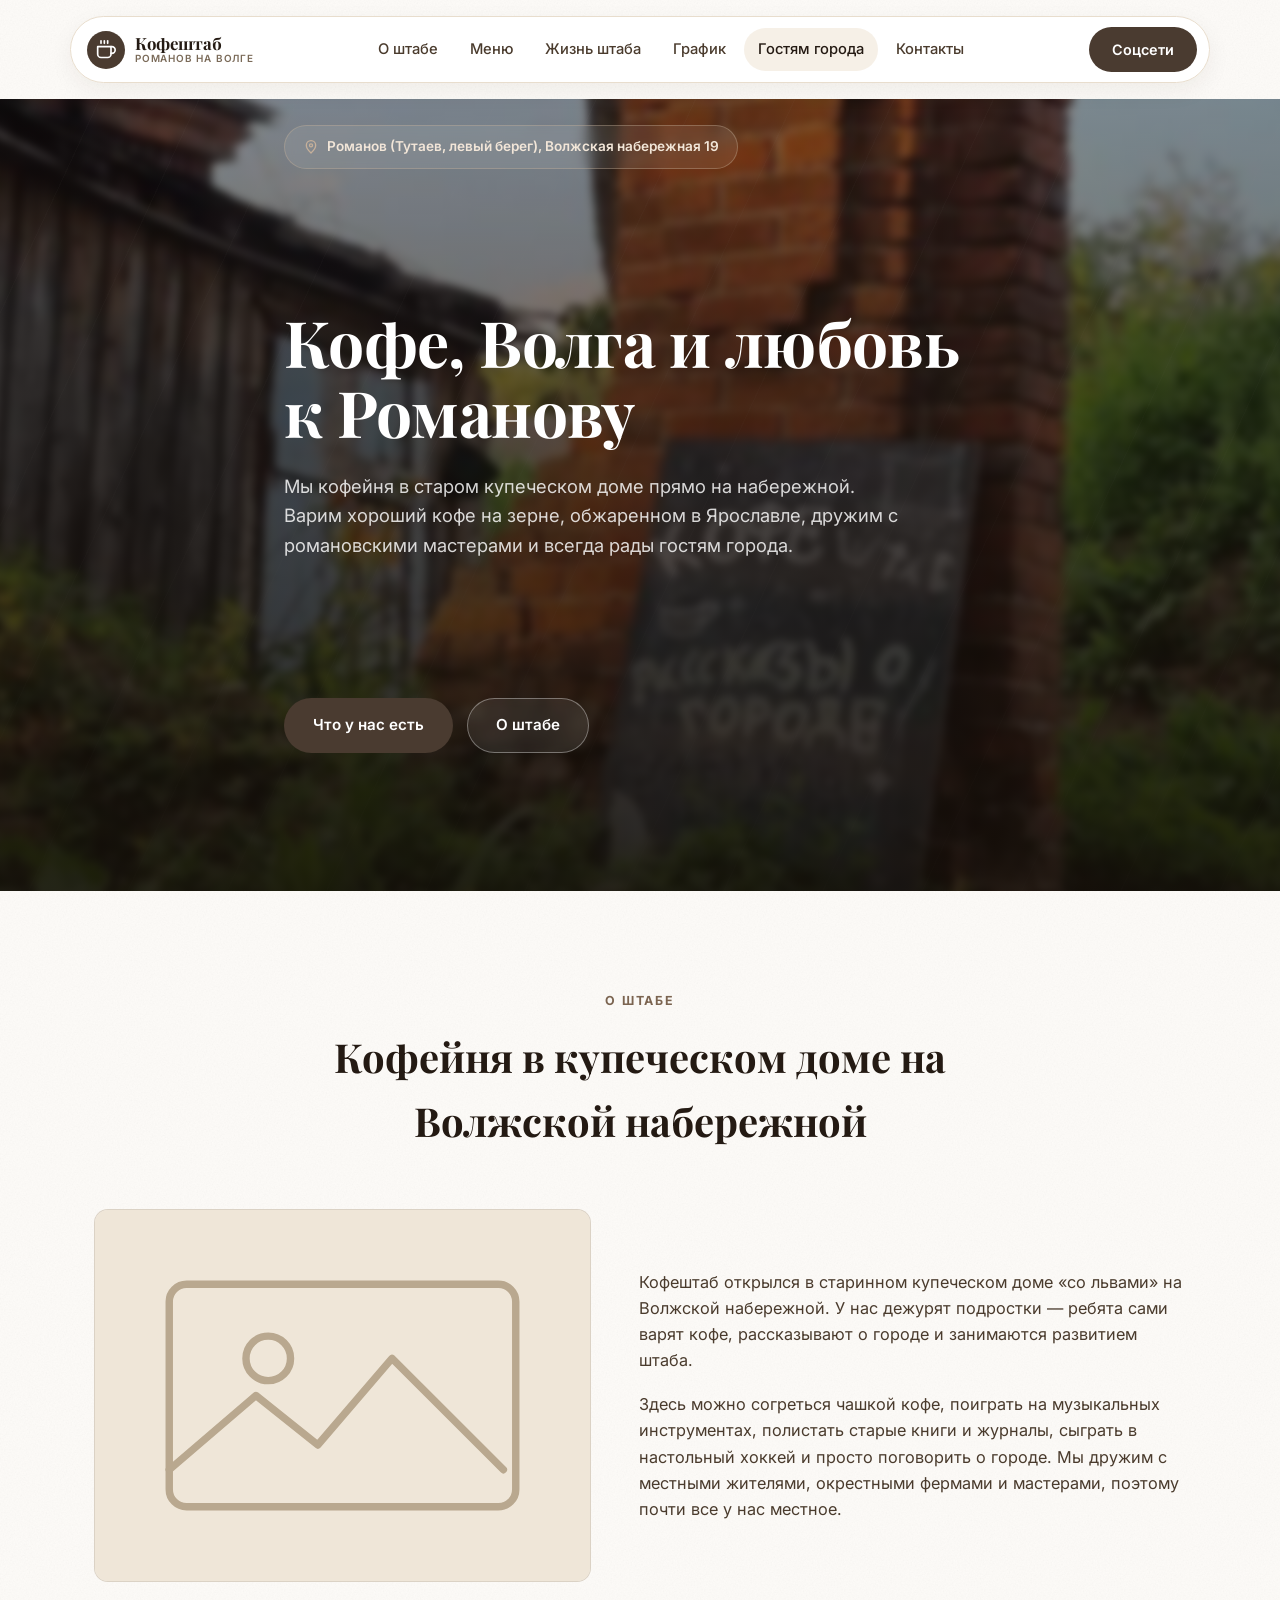
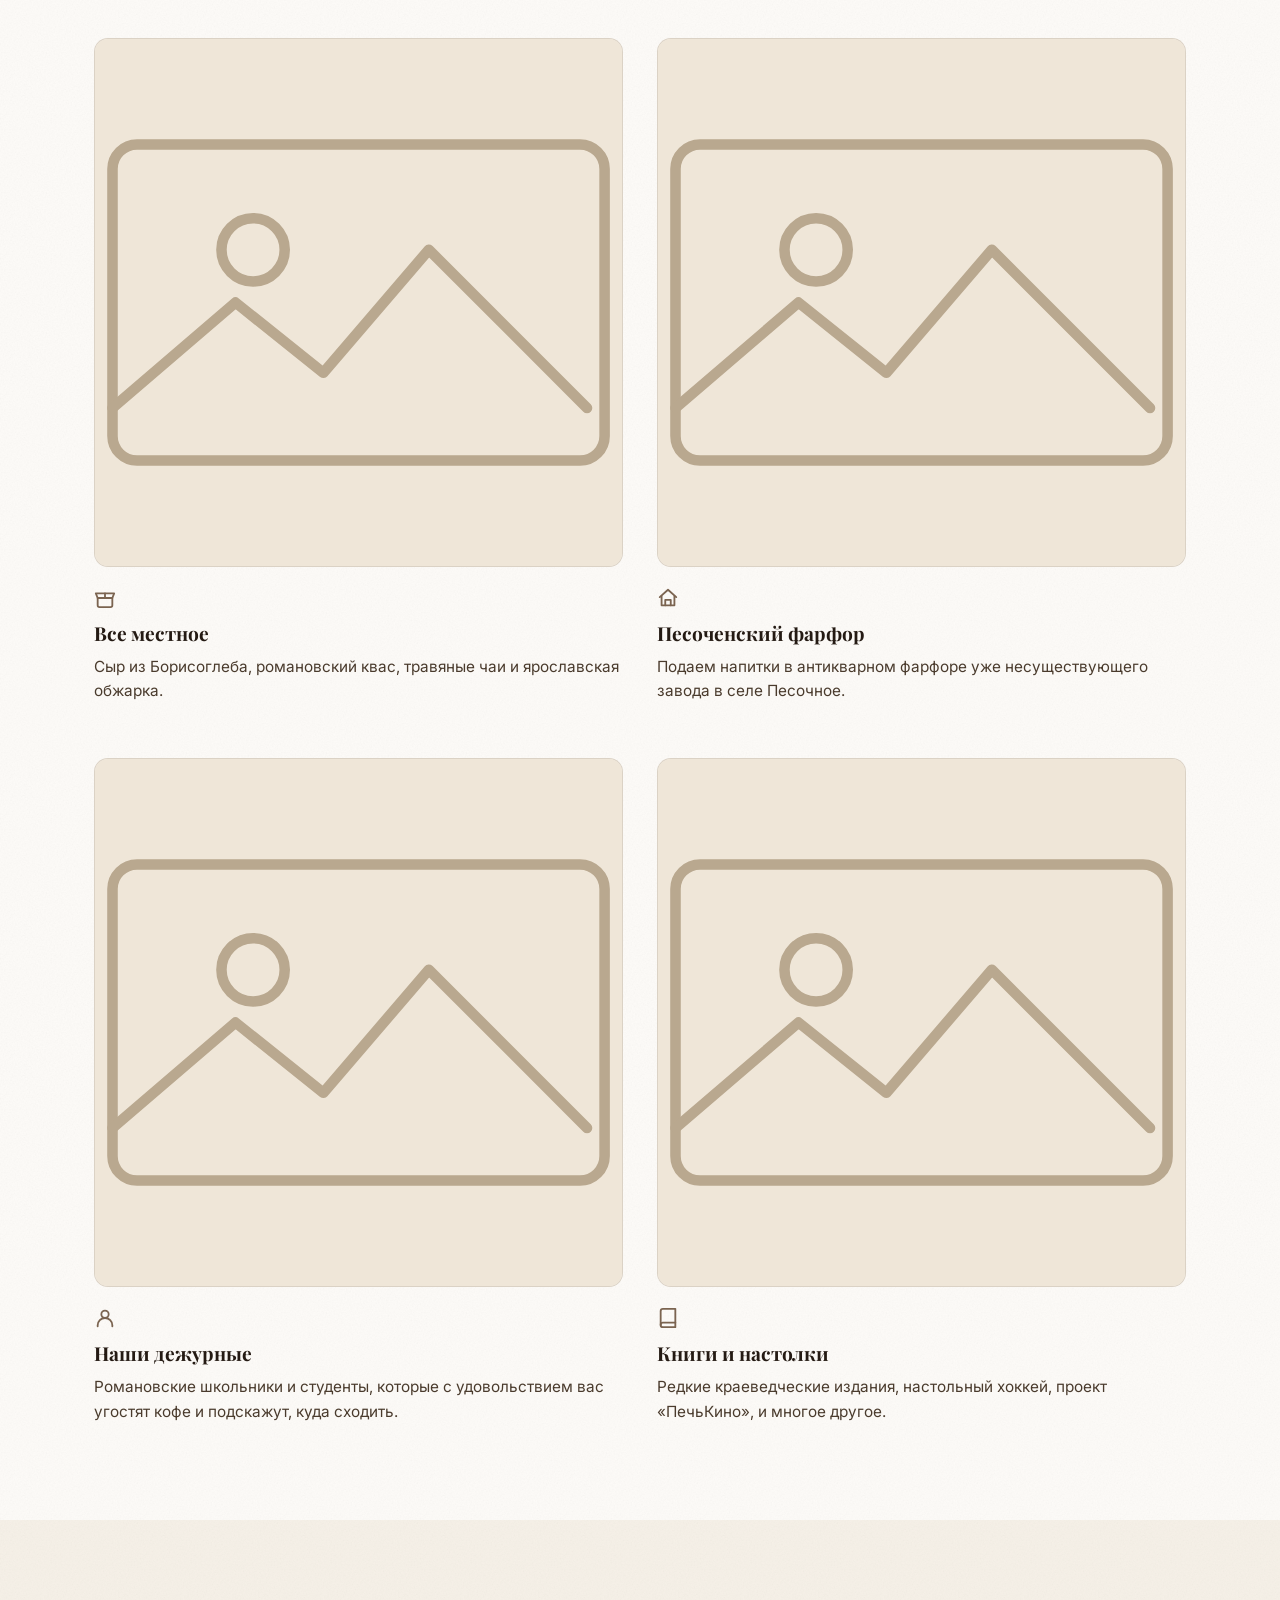
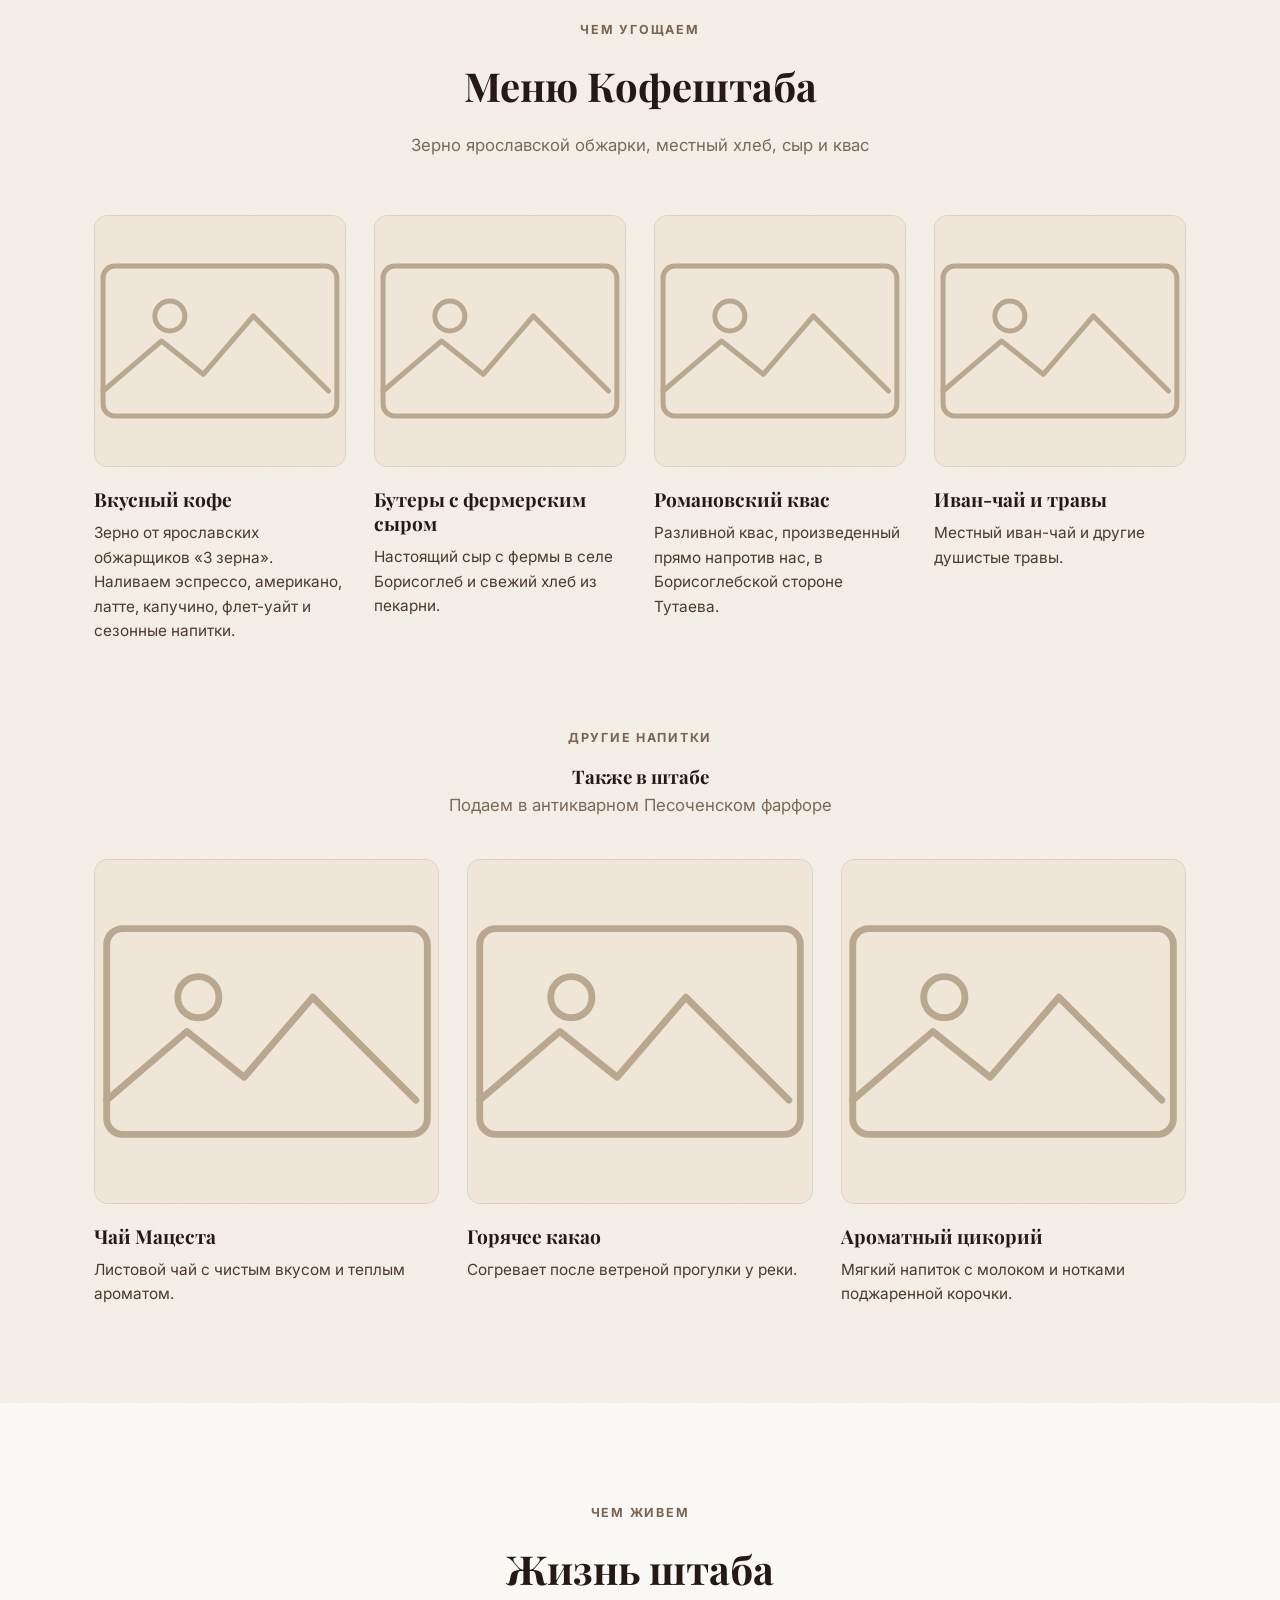
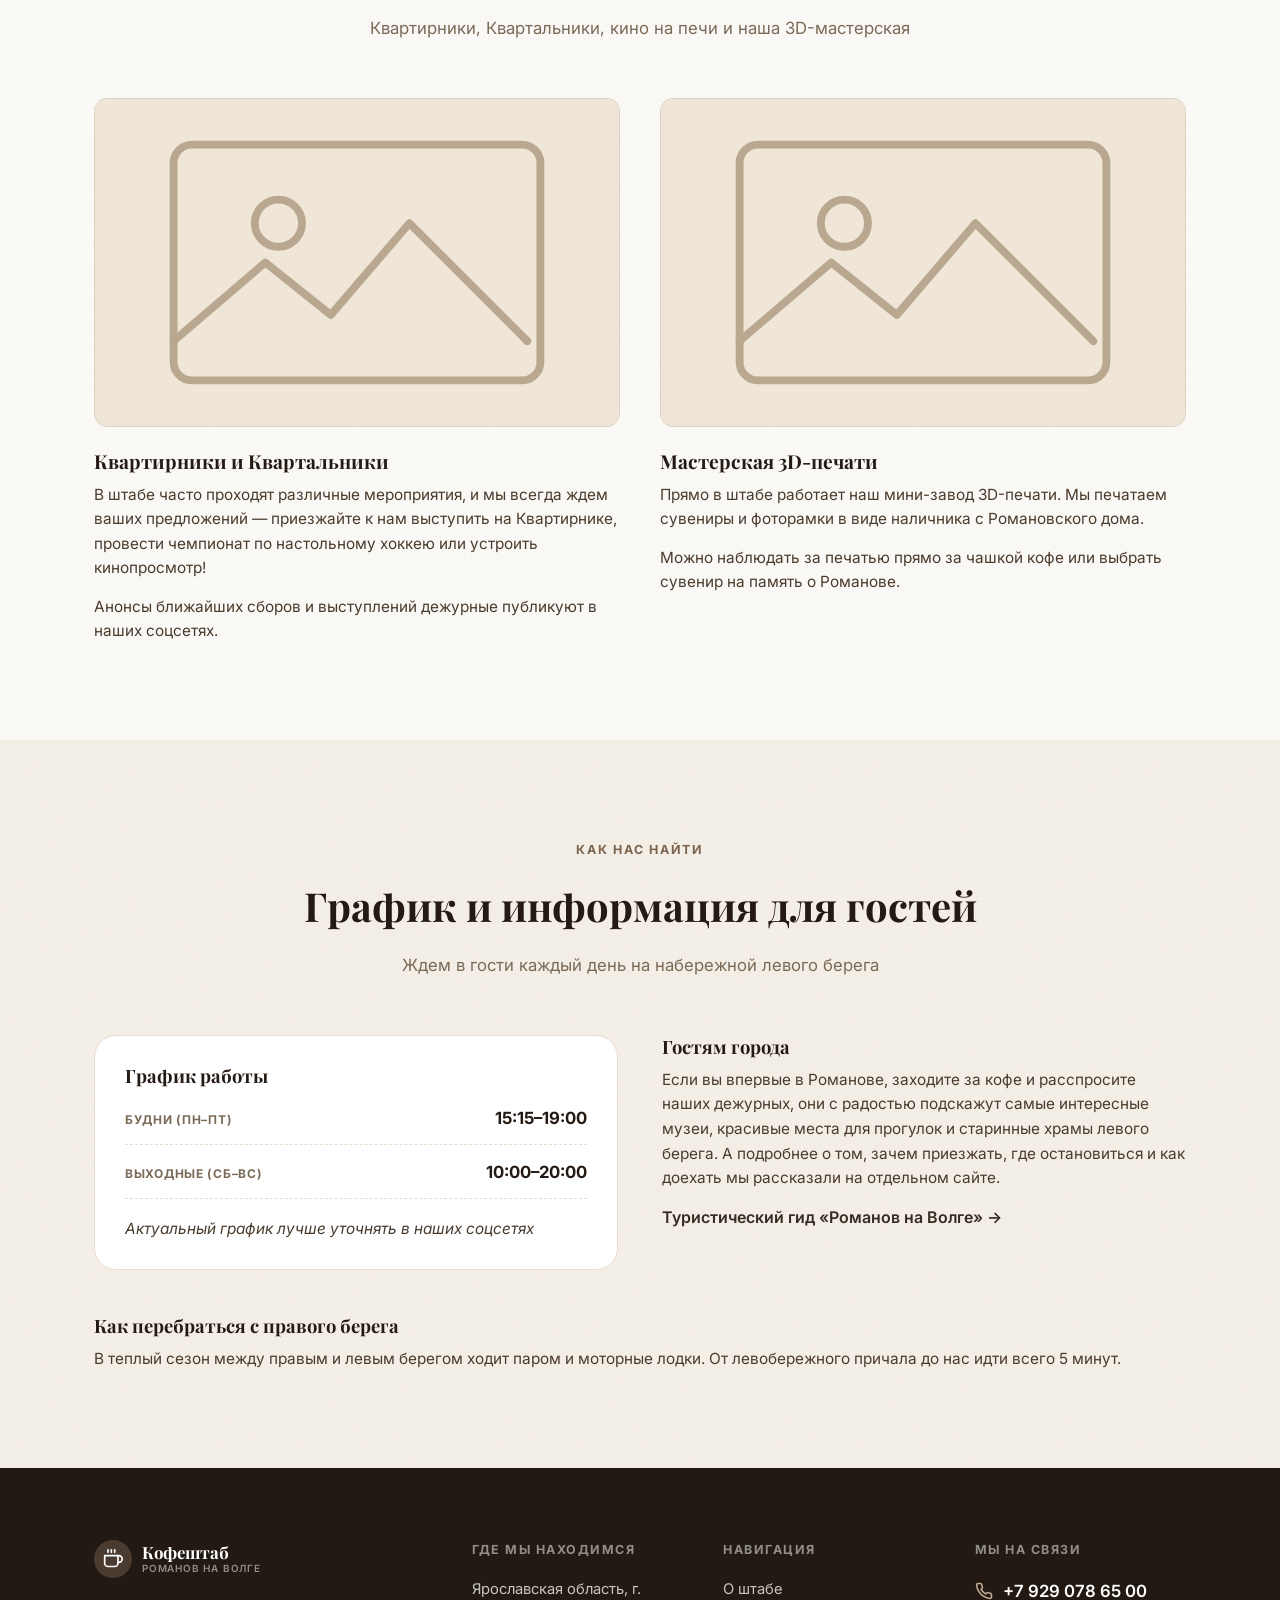
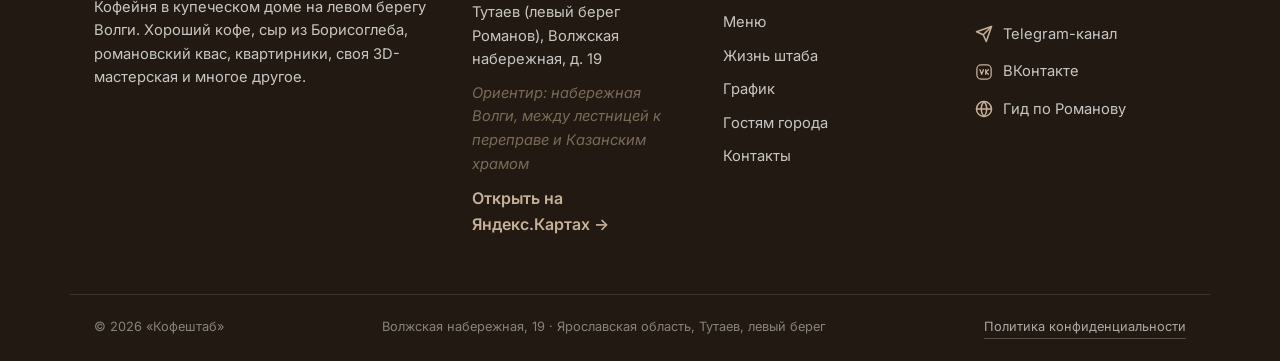
==== index.html @ 4eaafa1d "Smooth the mobile header, make it truly disappear, land Контакты at the bottom Header stepping: the " ====
<!DOCTYPE html>
<html lang="ru">
<head>
<meta charset="UTF-8">
<meta name="viewport" content="width=device-width, initial-scale=1.0">
<title>Кофештаб — кофейня в Тутаеве (Романов), Волжская набережная</title>
<meta name="description" content="Кофейня в купеческом доме на Волжской набережной, Романов (Тутаев, левый берег). Хороший кофе, местные продукты, книги, настолки и своя 3D-мастерская.">
<meta name="theme-color" content="#fdfbf8">

<!-- All absolute URLs below point at the current production host. Change them
     together if the site moves to a custom domain — and register that domain's
     /admin/ as a GitLab redirect URI first (see CLAUDE.md). -->
<link rel="canonical" href="https://coffeeshtob-site-cc.haknisvouzizn.workers.dev/">

<!-- Icons. favicon.svg covers modern browsers at any size; favicon.ico carries
     16/32/48/64/128/256 for older ones and for crawlers that still fetch
     /favicon.ico by convention. -->
<link rel="icon" href="/favicon.ico" sizes="any">
<link rel="icon" href="/favicon.svg" type="image/svg+xml">
<link rel="apple-touch-icon" href="/apple-touch-icon.png">
<link rel="manifest" href="/site.webmanifest">

<meta property="og:type" content="website">
<meta property="og:site_name" content="Кофештаб «Романов на Волге»">
<meta property="og:locale" content="ru_RU">
<meta property="og:title" content="Кофештаб — кофейня в Тутаеве (Романов)">
<meta property="og:description" content="Кофейня в купеческом доме на Волжской набережной, Романов (Тутаев, левый берег). Хороший кофе, местные продукты, книги, настолки и своя 3D-мастерская.">
<meta property="og:url" content="https://coffeeshtob-site-cc.haknisvouzizn.workers.dev/">
<meta property="og:image" content="https://coffeeshtob-site-cc.haknisvouzizn.workers.dev/og-image.jpg">
<meta property="og:image:width" content="1200">
<meta property="og:image:height" content="630">
<meta property="og:image:alt" content="Кофештаб — кофейня в купеческом доме на Волжской набережной">
<meta name="twitter:card" content="summary_large_image">
<meta name="twitter:title" content="Кофештаб — кофейня в Тутаеве (Романов)">
<meta name="twitter:description" content="Кофейня в купеческом доме на Волжской набережной, Романов (Тутаев, левый берег). Хороший кофе, местные продукты, книги, настолки и своя 3D-мастерская.">
<meta name="twitter:image" content="https://coffeeshtob-site-cc.haknisvouzizn.workers.dev/og-image.jpg">

<link rel="preconnect" href="https://fonts.googleapis.com">
<link rel="preconnect" href="https://fonts.gstatic.com" crossorigin>
<link href="https://fonts.googleapis.com/css2?family=Playfair+Display:wght@600;700;800&family=Inter:wght@400;500;600;700&display=swap" rel="stylesheet">
<link rel="stylesheet" href="style.css">
<!-- Structured data. Only facts that are actually on the page — no invented
     geo coordinates, no made-up price range. Opening hours mirror #schedule;
     change both together or the rich result will contradict the page. -->
<script type="application/ld+json">
{
  "@context": "https://schema.org",
  "@type": "CafeOrCoffeeShop",
  "name": "Кофештаб «Романов на Волге»",
  "description": "Кофейня в купеческом доме на Волжской набережной, Романов (Тутаев, левый берег). Хороший кофе, местные продукты, книги, настолки и своя 3D-мастерская.",
  "url": "https://coffeeshtob-site-cc.haknisvouzizn.workers.dev/",
  "image": "https://coffeeshtob-site-cc.haknisvouzizn.workers.dev/og-image.jpg",
  "telephone": "+79290786500",
  "address": {
    "@type": "PostalAddress",
    "streetAddress": "Волжская набережная, 19",
    "addressLocality": "Тутаев",
    "addressRegion": "Ярославская область",
    "addressCountry": "RU"
  },
  "openingHoursSpecification": [
    {
      "@type": "OpeningHoursSpecification",
      "dayOfWeek": ["Monday","Tuesday","Wednesday","Thursday","Friday"],
      "opens": "15:15",
      "closes": "19:00"
    },
    {
      "@type": "OpeningHoursSpecification",
      "dayOfWeek": ["Saturday","Sunday"],
      "opens": "10:00",
      "closes": "20:00"
    }
  ],
  "sameAs": [
    "https://t.me/coffeeshtob",
    "https://vk.com/coffeeshtob"
  ]
}
</script>
</head>
<body>

<header class="site-header" id="top">
  <div class="header-inner">
    <a class="brand" href="#top" aria-label="Кофештаб — на главную">
      <span class="brand-icon" aria-hidden="true">
        <svg viewBox="0 0 24 24" width="20" height="20" fill="none" stroke="currentColor" stroke-width="2" stroke-linecap="round" stroke-linejoin="round">
          <path d="M18 8h1a4 4 0 0 1 0 8h-1"></path>
          <path d="M2 8h16v9a4 4 0 0 1-4 4H6a4 4 0 0 1-4-4V8z"></path>
          <line x1="6" y1="1" x2="6" y2="4"></line>
          <line x1="10" y1="1" x2="10" y2="4"></line>
          <line x1="14" y1="1" x2="14" y2="4"></line>
        </svg>
      </span>
      <span class="brand-text">
        <strong>Кофештаб</strong>
        <small>РОМАНОВ НА ВОЛГЕ</small>
      </span>
    </a>

    <nav class="main-nav" id="main-nav">
      <a href="#about">О штабе</a>
      <a href="#menu">Меню</a>
      <a href="#life">Жизнь штаба</a>
      <a href="#schedule">График</a>
      <a href="#guests">Гостям города</a>
      <a href="#contacts">Контакты</a>
    </nav>

    <a class="btn btn-accent nav-social-btn" id="socialBtn" href="#social"
       aria-haspopup="dialog" aria-expanded="false" aria-controls="socialPop">Соцсети</a>

    <div class="social-pop" id="socialPop" role="dialog" aria-label="Мы на связи" hidden>
      <a href="https://t.me/coffeeshtob" target="_blank" rel="noopener">
        <svg viewBox="0 0 24 24" width="18" height="18" fill="none" stroke="currentColor" stroke-width="2" stroke-linecap="round" stroke-linejoin="round" aria-hidden="true"><path d="M22 2 11 13"></path><path d="M22 2 15 22l-4-9-9-4 20-7z"></path></svg>
        Telegram-канал
      </a>
      <a href="https://vk.com/coffeeshtob" target="_blank" rel="noopener">
        <svg viewBox="0 0 24 24" width="18" height="18" fill="none" stroke="currentColor" stroke-width="1.7" stroke-linecap="round" stroke-linejoin="round" aria-hidden="true"><rect x="2.5" y="2.5" width="19" height="19" rx="5.5"></rect><path d="M6.6 8.9l2.3 6.2 2.3-6.2"></path><path d="M14.3 8.9v6.2"></path><path d="M17.9 8.9l-3.6 3.1 3.6 3.1"></path></svg>
        ВКонтакте
      </a>
      <a href="https://romanovnavolge.ru/" target="_blank" rel="noopener">
        <svg viewBox="0 0 24 24" width="18" height="18" fill="none" stroke="currentColor" stroke-width="2" stroke-linecap="round" stroke-linejoin="round" aria-hidden="true"><circle cx="12" cy="12" r="10"></circle><path d="M2 12h20M12 2a15 15 0 0 1 0 20 15 15 0 0 1 0-20z"></path></svg>
        Гид по Романову
      </a>
    </div>

    <button class="nav-toggle" id="navToggle" aria-label="Меню"
            aria-expanded="false" aria-controls="main-nav">
      <span></span><span></span><span></span>
    </button>
  </div>
</header>

<main>

  <!-- HERO -->
  <section class="hero">
    <img class="hero-bg" data-cms-field="hero_image" src="images/placeholder.svg" alt="" loading="eager" decoding="async">
    <div class="hero-overlay"></div>
    <div class="hero-top">
      <p class="badge">
        <svg viewBox="0 0 24 24" width="16" height="16" fill="none" stroke="currentColor" stroke-width="2" stroke-linecap="round" stroke-linejoin="round" aria-hidden="true">
          <path d="M12 21s-7-6.2-7-11.5A7 7 0 0 1 19 9.5C19 14.8 12 21 12 21z"></path>
          <circle cx="12" cy="9.5" r="2.3"></circle>
        </svg>
        Романов (Тутаев, левый берег), Волжская набережная 19
      </p>
    </div>

    <div class="hero-inner">
      <h1 data-cms-field="hero_title">Кофе, Волга и любовь к Романову</h1>
      <p class="hero-lead" data-cms-field="hero_lead">Мы кофейня в старом купеческом доме прямо на набережной. Варим хороший кофе на зерне, обжаренном в Ярославле, дружим с романовскими мастерами и всегда рады гостям города.</p>
      <div class="hero-actions">
        <a href="#menu" class="btn btn-accent">Что у нас есть</a>
        <a href="#about" class="btn btn-ghost">О штабе</a>
      </div>
    </div>
  </section>

  <!-- ABOUT -->
  <section class="section" id="about">
    <div class="container">
      <div class="section-head">
        <span class="eyebrow">О ШТАБЕ</span>
        <h2 data-cms-field="about_title">Кофейня в купеческом доме на Волжской набережной</h2>
      </div>

      <div class="about-grid">
        <div class="img-frame img-frame--about">
          <img data-cms-field="about_image" src="images/placeholder.svg" alt="Фото: купеческий дом на Волжской набережной" loading="lazy" decoding="async">
        </div>
        <div class="about-text" data-cms-field="about_text">
          <p>Кофештаб открылся в старинном купеческом доме «со львами» на Волжской набережной. У нас дежурят подростки — ребята сами варят кофе, рассказывают о городе и занимаются развитием штаба.</p>
          <p>Здесь можно согреться чашкой кофе, поиграть на музыкальных инструментах, полистать старые книги и журналы, сыграть в настольный хоккей и просто поговорить о городе. Мы дружим с местными жителями, окрестными фермами и мастерами, поэтому почти все у нас местное.</p>
        </div>
      </div>

      <div class="feature-grid">
        <article class="feature-card">
          <div class="img-frame img-frame--square">
            <img src="images/placeholder.svg" alt="Фото: местные продукты — сыр, квас, чай" loading="lazy" decoding="async">
          </div>
          <span class="feature-icon" aria-hidden="true">
            <svg viewBox="0 0 24 24" width="22" height="22" fill="none" stroke="currentColor" stroke-width="2" stroke-linecap="round" stroke-linejoin="round"><path d="M20 12v8a2 2 0 0 1-2 2H6a2 2 0 0 1-2-2v-8"></path><path d="M2 7h20l-2 5H4L2 7z"></path><path d="M12 12V7"></path></svg>
          </span>
          <h3>Все местное</h3>
          <p>Сыр из Борисоглеба, романовский квас, травяные чаи и ярославская обжарка.</p>
        </article>

        <article class="feature-card">
          <div class="img-frame img-frame--square">
            <img src="images/placeholder.svg" alt="Фото: антикварный песоченский фарфор" loading="lazy" decoding="async">
          </div>
          <span class="feature-icon" aria-hidden="true">
            <svg viewBox="0 0 24 24" width="22" height="22" fill="none" stroke="currentColor" stroke-width="2" stroke-linecap="round" stroke-linejoin="round"><path d="M3 11l9-8 9 8"></path><path d="M5 10v10h14V10"></path><path d="M9 20v-6h6v6"></path></svg>
          </span>
          <h3>Песоченский фарфор</h3>
          <p>Подаем напитки в антикварном фарфоре уже несуществующего завода в селе Песочное.</p>
        </article>

        <article class="feature-card">
          <div class="img-frame img-frame--square">
            <img src="images/placeholder.svg" alt="Фото: дежурные варят кофе" loading="lazy" decoding="async">
          </div>
          <span class="feature-icon" aria-hidden="true">
            <svg viewBox="0 0 24 24" width="22" height="22" fill="none" stroke="currentColor" stroke-width="2" stroke-linecap="round" stroke-linejoin="round"><circle cx="12" cy="8" r="4"></circle><path d="M4 21v-1a8 8 0 0 1 16 0v1"></path></svg>
          </span>
          <h3>Наши дежурные</h3>
          <p>Романовские школьники и студенты, которые с удовольствием вас угостят кофе и подскажут, куда сходить.</p>
        </article>

        <article class="feature-card">
          <div class="img-frame img-frame--square">
            <img src="images/placeholder.svg" alt="Фото: книги и настольный хоккей" loading="lazy" decoding="async">
          </div>
          <span class="feature-icon" aria-hidden="true">
            <svg viewBox="0 0 24 24" width="22" height="22" fill="none" stroke="currentColor" stroke-width="2" stroke-linecap="round" stroke-linejoin="round"><path d="M4 19.5A2.5 2.5 0 0 1 6.5 17H20"></path><path d="M6.5 2H20v20H6.5A2.5 2.5 0 0 1 4 19.5v-15A2.5 2.5 0 0 1 6.5 2z"></path></svg>
          </span>
          <h3>Книги и настолки</h3>
          <p>Редкие краеведческие издания, настольный хоккей, проект «ПечьКино», и многое другое.</p>
        </article>
      </div>
    </div>
  </section>

  <!-- MENU -->
  <section class="section section-alt" id="menu">
    <div class="container">
      <div class="section-head">
        <span class="eyebrow">ЧЕМ УГОЩАЕМ</span>
        <h2>Меню Кофештаба</h2>
        <p class="section-sub">Зерно ярославской обжарки, местный хлеб, сыр и квас</p>
      </div>

      <div class="menu-grid">
        <article class="menu-card">
          <div class="img-frame img-frame--square">
            <img src="images/placeholder.svg" alt="Фото: эспрессо и капучино" loading="lazy" decoding="async">
          </div>
          <h3>Вкусный кофе</h3>
          <p>Зерно от ярославских обжарщиков «3 зерна». Наливаем эспрессо, американо, латте, капучино, флет-уайт и сезонные напитки.</p>
        </article>
        <article class="menu-card">
          <div class="img-frame img-frame--square">
            <img src="images/placeholder.svg" alt="Фото: бутерброд с фермерским сыром" loading="lazy" decoding="async">
          </div>
          <h3>Бутеры с фермерским сыром</h3>
          <p>Настоящий сыр с фермы в селе Борисоглеб и свежий хлеб из пекарни.</p>
        </article>
        <article class="menu-card">
          <div class="img-frame img-frame--square">
            <img src="images/placeholder.svg" alt="Фото: романовский квас" loading="lazy" decoding="async">
          </div>
          <h3>Романовский квас</h3>
          <p>Разливной квас, произведенный прямо напротив нас, в Борисоглебской стороне Тутаева.</p>
        </article>
        <article class="menu-card">
          <div class="img-frame img-frame--square">
            <img src="images/placeholder.svg" alt="Фото: иван-чай и травяной сбор" loading="lazy" decoding="async">
          </div>
          <h3>Иван-чай и травы</h3>
          <p>Местный иван-чай и другие душистые травы.</p>
        </article>
      </div>

      <div class="subsection">
        <div class="section-head section-head-sm">
          <span class="eyebrow">ДРУГИЕ НАПИТКИ</span>
          <h3>Также в штабе</h3>
          <p class="section-sub">Подаем в антикварном Песоченском фарфоре</p>
        </div>

        <div class="menu-grid menu-grid-3">
          <article class="menu-card">
            <div class="img-frame img-frame--square">
              <img src="images/placeholder.svg" alt="Фото: чай Мацеста в фарфоровой чашке" loading="lazy" decoding="async">
            </div>
            <h3>Чай Мацеста</h3>
            <p>Листовой чай с чистым вкусом и теплым ароматом.</p>
          </article>
          <article class="menu-card">
            <div class="img-frame img-frame--square">
              <img src="images/placeholder.svg" alt="Фото: горячее какао" loading="lazy" decoding="async">
            </div>
            <h3>Горячее какао</h3>
            <p>Согревает после ветреной прогулки у реки.</p>
          </article>
          <article class="menu-card">
            <div class="img-frame img-frame--square">
              <img src="images/placeholder.svg" alt="Фото: цикорий с молоком" loading="lazy" decoding="async">
            </div>
            <h3>Ароматный цикорий</h3>
            <p>Мягкий напиток с молоком и нотками поджаренной корочки.</p>
          </article>
        </div>
      </div>
    </div>
  </section>

  <!-- LIFE -->
  <section class="section" id="life">
    <div class="container">
      <div class="section-head">
        <span class="eyebrow">ЧЕМ ЖИВЕМ</span>
        <h2>Жизнь штаба</h2>
        <p class="section-sub">Квартирники, Квартальники, кино на печи и наша 3D-мастерская</p>
      </div>

      <div class="life-grid">
        <article class="life-card">
          <div class="img-frame img-frame--wide">
            <img src="images/placeholder.svg" alt="Фото: квартирник в штабе" loading="lazy" decoding="async">
          </div>
          <h3>Квартирники и Квартальники</h3>
          <p>В штабе часто проходят различные мероприятия, и мы всегда ждем ваших предложений — приезжайте к нам выступить на Квартирнике, провести чемпионат по настольному хоккею или устроить кинопросмотр!</p>
          <p>Анонсы ближайших сборов и выступлений дежурные публикуют в наших соцсетях.</p>
        </article>

        <article class="life-card">
          <div class="img-frame img-frame--wide">
            <img src="images/placeholder.svg" alt="Фото: 3D-печать сувениров" loading="lazy" decoding="async">
          </div>
          <h3>Мастерская 3D-печати</h3>
          <p>Прямо в штабе работает наш мини-завод 3D-печати. Мы печатаем сувениры и фоторамки в виде наличника с Романовского дома.</p>
          <p>Можно наблюдать за печатью прямо за чашкой кофе или выбрать сувенир на память о Романове.</p>
        </article>
      </div>
    </div>
  </section>

  <!-- SCHEDULE / GUESTS -->
  <section class="section section-alt" id="schedule">
    <div class="container">
      <div class="section-head">
        <span class="eyebrow">КАК НАС НАЙТИ</span>
        <h2>График и информация для гостей</h2>
        <p class="section-sub">Ждем в гости каждый день на набережной левого берега</p>
      </div>

      <div class="info-grid">
        <article class="info-card info-card--panel">
          <h3>График работы</h3>
          <dl class="schedule-list">
            <div>
              <dt>БУДНИ (ПН–ПТ)</dt>
              <dd>15:15–19:00</dd>
            </div>
            <div>
              <dt>ВЫХОДНЫЕ (СБ–ВС)</dt>
              <dd>10:00–20:00</dd>
            </div>
          </dl>
          <p class="note">Актуальный график лучше уточнять в наших соцсетях</p>
        </article>

        <article class="info-card" id="guests">
          <h3>Гостям города</h3>
          <p>Если вы впервые в Романове, заходите за кофе и расспросите наших дежурных, они с радостью подскажут самые интересные музеи, красивые места для прогулок и старинные храмы левого берега. А подробнее о том, зачем приезжать, где остановиться и как доехать мы рассказали на отдельном сайте.</p>
          <a class="link-arrow" href="https://romanovnavolge.ru/" target="_blank" rel="noopener">Туристический гид «Романов на Волге» →</a>
        </article>

        <article class="info-card info-card--wide">
          <h3>Как перебраться с правого берега</h3>
          <p>В теплый сезон между правым и левым берегом ходит паром и моторные лодки. От левобережного причала до нас идти всего 5 минут.</p>
        </article>
      </div>
    </div>
  </section>

</main>

<footer class="site-footer">
  <div class="container footer-grid">

    <div class="footer-col footer-brand">
      <a class="brand brand-footer" href="#top">
        <span class="brand-icon" aria-hidden="true">
          <svg viewBox="0 0 24 24" width="20" height="20" fill="none" stroke="currentColor" stroke-width="2" stroke-linecap="round" stroke-linejoin="round">
            <path d="M18 8h1a4 4 0 0 1 0 8h-1"></path>
            <path d="M2 8h16v9a4 4 0 0 1-4 4H6a4 4 0 0 1-4-4V8z"></path>
            <line x1="6" y1="1" x2="6" y2="4"></line>
            <line x1="10" y1="1" x2="10" y2="4"></line>
            <line x1="14" y1="1" x2="14" y2="4"></line>
          </svg>
        </span>
        <span class="brand-text">
          <strong>Кофештаб</strong>
          <small>РОМАНОВ НА ВОЛГЕ</small>
        </span>
      </a>
      <p>Кофейня в купеческом доме на левом берегу Волги. Хороший кофе, сыр из Борисоглеба, романовский квас, квартирники, своя 3D-мастерская и многое другое.</p>
    </div>

    <div class="footer-col">
      <h4>ГДЕ МЫ НАХОДИМСЯ</h4>
      <p>Ярославская область, г. Тутаев (левый берег Романов), Волжская набережная, д. 19</p>
      <p class="note">Ориентир: набережная Волги, между лестницей к переправе и Казанским храмом</p>
      <a class="link-arrow" href="https://yandex.ru/maps/?text=%D0%A2%D1%83%D1%82%D0%B0%D0%B5%D0%B2%2C%20%D0%92%D0%BE%D0%BB%D0%B6%D1%81%D0%BA%D0%B0%D1%8F%20%D0%BD%D0%B0%D0%B1%D0%B5%D1%80%D0%B5%D0%B6%D0%BD%D0%B0%D1%8F%2C%2019" target="_blank" rel="noopener">Открыть на Яндекс.Картах →</a>
    </div>

    <div class="footer-col">
      <h4>НАВИГАЦИЯ</h4>
      <nav class="footer-nav">
        <a href="#about">О штабе</a>
        <a href="#menu">Меню</a>
        <a href="#life">Жизнь штаба</a>
        <a href="#schedule">График</a>
        <a href="#guests">Гостям города</a>
        <a href="#contacts">Контакты</a>
      </nav>
    </div>

    <div class="footer-col" id="social">
      <h4>МЫ НА СВЯЗИ</h4>
      <a class="footer-phone" href="tel:+79290786500">
        <svg viewBox="0 0 24 24" width="18" height="18" fill="none" stroke="currentColor" stroke-width="2" stroke-linecap="round" stroke-linejoin="round" aria-hidden="true"><path d="M22 16.9v3a2 2 0 0 1-2.2 2 19.8 19.8 0 0 1-8.6-3.1 19.5 19.5 0 0 1-6-6A19.8 19.8 0 0 1 2.1 4.2 2 2 0 0 1 4.1 2h3a2 2 0 0 1 2 1.7c.1 1 .4 1.9.7 2.8a2 2 0 0 1-.5 2.1L8.1 9.9a16 16 0 0 0 6 6l1.3-1.3a2 2 0 0 1 2.1-.4c.9.3 1.8.6 2.8.7a2 2 0 0 1 1.7 2z"></path></svg>
        +7 929 078 65 00
      </a>
      <div class="social-links">
        <a href="https://t.me/coffeeshtob" target="_blank" rel="noopener">
          <svg viewBox="0 0 24 24" width="18" height="18" fill="none" stroke="currentColor" stroke-width="2" stroke-linecap="round" stroke-linejoin="round" aria-hidden="true"><path d="M22 2 11 13"></path><path d="M22 2 15 22l-4-9-9-4 20-7z"></path></svg>
          Telegram-канал
        </a>
        <a href="https://vk.com/coffeeshtob" target="_blank" rel="noopener">
          <svg viewBox="0 0 24 24" width="18" height="18" fill="none" stroke="currentColor" stroke-width="1.7" stroke-linecap="round" stroke-linejoin="round" aria-hidden="true"><rect x="2.5" y="2.5" width="19" height="19" rx="5.5"></rect><path d="M6.6 8.9l2.3 6.2 2.3-6.2"></path><path d="M14.3 8.9v6.2"></path><path d="M17.9 8.9l-3.6 3.1 3.6 3.1"></path></svg>
          ВКонтакте
        </a>
        <a href="https://romanovnavolge.ru/" target="_blank" rel="noopener">
          <svg viewBox="0 0 24 24" width="18" height="18" fill="none" stroke="currentColor" stroke-width="2" stroke-linecap="round" stroke-linejoin="round" aria-hidden="true"><circle cx="12" cy="12" r="10"></circle><path d="M2 12h20M12 2a15 15 0 0 1 0 20 15 15 0 0 1 0-20z"></path></svg>
          Гид по Романову
        </a>
      </div>
    </div>

  </div>

  <div class="footer-bottom">
    <div class="container footer-bottom-inner">
      <span>© 2026 «Кофештаб»</span>
      <span class="dot">·</span>
      <span>Волжская набережная, 19 · Ярославская область, Тутаев, левый берег</span>
      <span class="dot">·</span>
      <a class="footer-legal-link" href="/privacy">Политика конфиденциальности</a>
    </div>
  </div>

  <!-- The «Контакты» anchor sits at the very end of the document, not on the
       <footer> element. Anchoring the footer aligned its *top*, which on a
       footer this tall left the contact details and social links below the
       fold — the link looked like it hadn't gone far enough. Pointing at a
       marker here means the browser scrolls its top into view, clamps to the
       maximum scroll, and lands at the actual bottom. Native anchor navigation
       does it, so it inherits the page's smooth scrolling and needs no JS. -->
  <div id="contacts" class="anchor-end" aria-hidden="true"></div>
</footer>

<button class="to-top" id="toTop" aria-label="Наверх">
  <svg viewBox="0 0 24 24" width="18" height="18" fill="none" stroke="currentColor" stroke-width="2" stroke-linecap="round" stroke-linejoin="round"><path d="M12 19V5M5 12l7-7 7 7"></path></svg>
</button>

<script src="render.js"></script>
<script src="script.js"></script>
</body>
</html>
---- style.css ----
/* Deployed via Cloudflare Workers static assets, built from GitLab on push. */
/* ===== Tokens ===== */
:root {
  /* Near-white base, autumn/coffee accents. Token names kept from the original
     palette; --cream is now near-white rather than literally cream. */
  --cream: #fdfbf8;      /* page background — near-white */
  --cream-alt: #f6f0e7;  /* alternating sections — soft cream */
  --paper: #ffffff;      /* cards — true white, lifts off the page */
  --ink: #241a13;        /* espresso */
  --ink-soft: #4a3b2d;
  --muted: #7a6a58;
  --border: #e8ddcd;
  --accent: #4a3b30;      /* roasted coffee — primary. Deliberately low
                             saturation (~21%): the previous browns read as
                             orange because they were saturated at this
                             lightness, not because of the hue. */
  --accent-dark: #372b23; /* hover */
  --accent-mid: #7b6450;  /* light brown — accents on light backgrounds
                             (4.9:1 on --cream-alt, the tightest pairing) */
  --accent-light: #c6b09a;/* pale brown — the browns above are too dark to
                             read on --dark, so use this on dark surfaces
                             (8.23:1 on --dark) */
  --dark: #221a12;
  --dark-soft: #33261b;

  /* Grain, ~7.5% alpha baked into the SVG. Used as an extra background
     layer (never an overlay) so it can't paint over cards. */
  --grain: url("data:image/svg+xml,%3Csvg xmlns='http://www.w3.org/2000/svg' width='140' height='140'%3E%3Cfilter id='g'%3E%3CfeTurbulence type='fractalNoise' baseFrequency='0.65' numOctaves='4' stitchTiles='stitch'/%3E%3CfeColorMatrix type='saturate' values='0'/%3E%3C/filter%3E%3Crect width='140' height='140' filter='url(%23g)' opacity='0.075'/%3E%3C/svg%3E");

  --font-serif: "Playfair Display", Georgia, "Times New Roman", serif;
  --font-sans: "Inter", -apple-system, BlinkMacSystemFont, "Segoe UI", sans-serif;

  --radius-full: 999px;
  --radius-lg: 22px;
  --radius-md: 14px;
  --container: 1140px;

  --header-h: 100px; /* measured and overwritten by script.js */
}

/* ===== Reset ===== */
* { box-sizing: border-box; }
html {
  scroll-behavior: smooth;
  /* Keeps anchor targets clear of the sticky header. --header-h is measured
     live in script.js; the fallback in :root covers the no-JS case. */
  scroll-padding-top: calc(var(--header-h) + 14px);
}
/* Safeguard against the absolutely-positioned hero background causing
   horizontal scroll on mobile. It must be `clip`, not `hidden`: `overflow-x:
   hidden` forces the used value of overflow-y to `auto`, which turns html/body
   into scroll containers and silently kills `position: sticky` on the header.
   `clip` clips without creating a scroll container. The `hidden` line below is
   the fallback for Safari < 16, which lacks `clip` (there the header simply
   stops sticking — nothing breaks visually). */
html, body { overflow-x: hidden; }
@supports (overflow-x: clip) {
  html, body { overflow-x: clip; }
}
body {
  margin: 0;
  background-color: var(--cream);
  background-image: var(--grain);
  color: var(--ink);
  font-family: var(--font-sans);
  line-height: 1.6;
  -webkit-font-smoothing: antialiased;
}
/* The stylesheet previously set no focus styles at all, so the browser drew
   its own dark ring — which is what appears as black lines boxing an element
   in after a mouse click. Suppress it for pointer interaction only, and give
   keyboard users a deliberate, on-brand ring instead (removing it outright
   would leave keyboard navigation with no visible position at all). */
:focus:not(:focus-visible) { outline: none; }
:focus-visible {
  outline: 2px solid var(--accent-mid);
  outline-offset: 3px;
  border-radius: 4px;
}
/* On the dark hero and footer the mid brown is too low-contrast to read. */
.hero :focus-visible,
.site-footer :focus-visible { outline-color: var(--accent-light); }

img { max-width: 100%; display: block; }
a { color: inherit; text-decoration: none; }
ul, dl { margin: 0; padding: 0; list-style: none; }
h1, h2, h3, h4 { font-family: var(--font-serif); margin: 0; color: var(--ink); font-weight: 700; }
p { margin: 0; }

.container {
  max-width: var(--container);
  margin: 0 auto;
  padding: 0 24px;
}

/* ===== Buttons ===== */
.btn {
  display: inline-flex;
  align-items: center;
  justify-content: center;
  gap: 8px;
  padding: 14px 28px;
  border-radius: var(--radius-full);
  font-weight: 600;
  font-size: 0.95rem;
  white-space: nowrap;
  border: 1px solid transparent;
  transition: transform 0.15s ease, background 0.2s ease, color 0.2s ease, border-color 0.2s ease;
}
.btn:hover { transform: translateY(-1px); }
.btn-accent {
  background: var(--accent);
  color: #fff;
}
.btn-accent:hover { background: var(--accent-dark); }
.btn-ghost {
  background: rgba(255, 255, 255, 0.08);
  color: #fff;
  border-color: rgba(255, 255, 255, 0.35);
  backdrop-filter: blur(4px);
}
.btn-ghost:hover { background: rgba(255, 255, 255, 0.18); }

/* ===== Header ===== */
.site-header {
  position: sticky;
  top: 0;
  z-index: 100;
  padding: 16px 20px;
  transition: transform 0.28s ease;
}
/* Slid away while scrolling down; script.js removes this on any upward scroll
   and whenever the page is near the top. The extra 12px clears the pill's
   drop shadow so no sliver stays visible. */
.site-header.is-hidden {
  transform: translateY(calc(-100% - 12px));
}
/* Below 860px the header is moved by an inline transform driven straight from
   the scroll position (see script.js), so it travels with the page rather than
   animating on a timer. A transition here would fight every frame of that and
   put the lag straight back, so there deliberately isn't one. will-change keeps
   the bar on its own compositor layer, which also stops in-app webviews
   repainting it a frame late as you scroll. */
@media (max-width: 860px) {
  .site-header {
    transition: none;
    will-change: transform;
  }
}
.header-inner {
  position: relative; /* anchors .social-pop */
  max-width: var(--container);
  margin: 0 auto;
  display: flex;
  align-items: center;
  gap: 24px;
  background: rgba(255, 255, 255, 0.92);
  border: 1px solid var(--border);
  border-radius: var(--radius-full);
  padding: 10px 12px 10px 16px;
  box-shadow: 0 8px 24px rgba(43, 33, 25, 0.06);
  backdrop-filter: blur(10px);
  transition: box-shadow 0.2s ease;
}
.site-header.is-scrolled .header-inner {
  box-shadow: 0 10px 30px rgba(43, 33, 25, 0.12);
}

.brand {
  display: flex;
  align-items: center;
  gap: 10px;
  flex-shrink: 0;
}
.brand-icon {
  display: inline-flex;
  align-items: center;
  justify-content: center;
  width: 38px;
  height: 38px;
  border-radius: 50%;
  background: var(--accent);
  color: #fff;
  flex-shrink: 0;
}
.brand-text { display: flex; flex-direction: column; line-height: 1.15; }
.brand-text strong { font-family: var(--font-serif); font-size: 1.05rem; color: var(--ink); }
.brand-text small { font-size: 0.62rem; letter-spacing: 0.08em; color: var(--muted); font-weight: 600; }

.main-nav {
  display: flex;
  align-items: center;
  gap: 4px;
  margin: 0 auto;
  flex-wrap: nowrap;
}
.main-nav a {
  padding: 10px 14px;
  border-radius: var(--radius-full);
  font-size: 0.92rem;
  font-weight: 500;
  color: var(--ink-soft);
  white-space: nowrap;
  transition: background 0.2s ease, color 0.2s ease;
}
.main-nav a:hover { background: var(--cream-alt); color: var(--ink); }
.main-nav a.is-active { background: var(--cream-alt); color: var(--ink); }

.nav-social-btn { padding: 10px 22px; font-size: 0.9rem; flex-shrink: 0; }

/* Three plain lines — no circle, no border. Shown only below 860px. */
.nav-toggle {
  display: none;
  flex-direction: column;
  justify-content: center;
  gap: 5px;
  width: 34px;
  height: 34px;
  padding: 0;
  border: 0;
  background: transparent;
  cursor: pointer;
  flex-shrink: 0;
}
.nav-toggle span {
  display: block;
  width: 22px;
  height: 2px;
  margin: 0 auto;
  background: var(--ink);
  border-radius: 2px;
  transition: transform 0.2s ease, opacity 0.2s ease;
}
.nav-toggle.is-open span:nth-child(1) { transform: translateY(7px) rotate(45deg); }
.nav-toggle.is-open span:nth-child(2) { opacity: 0; }
.nav-toggle.is-open span:nth-child(3) { transform: translateY(-7px) rotate(-45deg); }

/* ===== Соцсети popover ===== */
.social-pop {
  position: absolute;
  top: calc(100% + 12px);
  right: 8px;
  z-index: 120;
  min-width: 232px;
  max-width: calc(100vw - 40px);
  padding: 10px;
  background: var(--paper);
  border: 1px solid var(--border);
  border-radius: var(--radius-md);
  box-shadow: 0 14px 34px rgba(43, 33, 25, 0.16);
  animation: pop-in 0.16s ease-out;
}
.social-pop[hidden] { display: none; }
/* caret pointing back up at the button */
.social-pop::before {
  content: "";
  position: absolute;
  top: -7px;
  right: 34px;
  width: 12px;
  height: 12px;
  background: var(--paper);
  border-left: 1px solid var(--border);
  border-top: 1px solid var(--border);
  transform: rotate(45deg);
}
.social-pop a {
  display: flex;
  align-items: center;
  gap: 10px;
  padding: 11px 13px;
  border-radius: 10px;
  font-size: 0.92rem;
  font-weight: 500;
  color: var(--ink-soft);
  transition: background 0.18s ease, color 0.18s ease;
}
.social-pop a:hover,
.social-pop a:focus-visible {
  background: var(--cream-alt);
  color: var(--ink);
}
.social-pop a svg { flex-shrink: 0; color: var(--accent); }
@keyframes pop-in {
  from { opacity: 0; transform: translateY(-6px); }
  to   { opacity: 1; transform: translateY(0); }
}

/* ===== Hero ===== */
.hero {
  position: relative;
  min-height: 88vh;
  display: flex;
  flex-direction: column;
  align-items: center;
  padding: 26px 0 80px;
  background:
    radial-gradient(ellipse at top right, rgba(201, 168, 136, 0.16), transparent 55%),
    radial-gradient(ellipse at 10% 90%, rgba(90, 64, 50, 0.34), transparent 60%),
    linear-gradient(180deg, #2b2016 0%, #1d1510 60%, #150e09 100%);
  overflow: hidden;
}
.hero::after {
  content: "";
  position: absolute;
  inset: 0;
  background-image:
    repeating-linear-gradient(115deg, rgba(255,255,255,0.03) 0px, rgba(255,255,255,0.03) 1px, transparent 1px, transparent 90px);
  pointer-events: none;
}
.hero-overlay {
  position: absolute;
  inset: 0;
  z-index: 1;
  /* Darker than a photo alone would need, because the hero image is supplied
     through the CMS — it could be a bright snowy embankment or a dim interior,
     and the white headline has to stay readable over either. */
  background: linear-gradient(180deg, rgba(26, 18, 11, 0.46) 0%, rgba(21, 14, 9, 0.84) 100%);
  pointer-events: none;
}
.hero-inner {
  position: relative;
  z-index: 2;
  max-width: 760px;
  width: 100%;
  /* `auto` on all sides centres the headline block in the space left over
     below .hero-top, keeping it optically centred as before. */
  margin: auto;
  padding: 0 24px;
  color: #fff;
}

/* Address row, sitting directly under the sticky header. Mirrors
   .hero-inner's box so the badge lines up with the h1's left edge. */
.hero-top {
  position: relative;
  z-index: 2;
  width: 100%;
  max-width: 760px;
  margin: 0 auto;
  padding: 0 24px;
}
.badge {
  display: inline-flex;
  align-items: center;
  gap: 8px;
  padding: 10px 18px;
  border-radius: var(--radius-full);
  background: rgba(255, 255, 255, 0.08);
  border: 1px solid rgba(198, 176, 154, 0.38); /* --accent-light, softened */
  font-size: 0.85rem;
  font-weight: 600;
  color: #f2e6d8;
  backdrop-filter: blur(6px);
}
.badge svg { flex-shrink: 0; color: var(--accent-light); }

.hero h1 {
  font-size: clamp(2.4rem, 6vw, 4rem);
  line-height: 1.1;
  color: #fff;
  margin-bottom: 24px;
  letter-spacing: -0.01em;
}
.hero-lead {
  font-size: 1.15rem;
  color: rgba(255, 255, 255, 0.82);
  max-width: 620px;
  margin-bottom: 36px;
}
.hero-actions {
  display: flex;
  gap: 14px;
  flex-wrap: wrap;
}

/* Desktop only: sit the hero buttons midway between the lead text and the
   bottom of the hero, instead of tucked right under the copy.

   Done with auto margins rather than a fixed offset. .hero-inner grows to fill
   the hero (flex: 1), then the three `auto` margins below — above the heading,
   above the buttons, below the buttons — split the leftover space into equal
   thirds. Equal thirds is exactly the condition for the buttons to be centred
   between the lead and the hero's bottom edge, and it re-solves itself at any
   viewport height, so nothing needs retuning when the 88vh hero changes size.
   Below 861px the hero is content-height and this whole idea is moot. */
@media (min-width: 861px) {
  /* The auto margins divide the *content* box, so the hero's bottom padding
     would sit outside the calculation and push the buttons half that padding
     too high. Fold it into the free space instead; the bottom third keeps the
     buttons clear of the edge. */
  .hero { padding-bottom: 0; }
  .hero-inner {
    flex: 1;
    display: flex;
    flex-direction: column;
    margin: 0 auto; /* height now fills, so no vertical auto-centring */
  }
  .hero-inner h1 { margin-top: auto; }
  .hero-inner .hero-lead { margin-bottom: 0; }
  .hero-inner .hero-actions {
    margin-top: auto;
    margin-bottom: auto;
    flex: 0 0 auto; /* don't let it stretch to fill the free space */
  }
}

/* ===== Sections ===== */
.section {
  padding: 96px 0;
}
.section-alt {
  background-color: var(--cream-alt);
  background-image: var(--grain);
}

.section-head {
  max-width: 680px;
  margin: 0 auto 56px;
  text-align: center;
}
.section-head-sm { margin-bottom: 40px; }
.eyebrow {
  display: inline-block;
  font-size: 0.78rem;
  font-weight: 700;
  letter-spacing: 0.14em;
  color: var(--accent-mid);
  margin-bottom: 14px;
}
.section h2 {
  font-size: clamp(1.8rem, 3.5vw, 2.5rem);
  margin-bottom: 14px;
}
.section-sub {
  font-size: 1.05rem;
  color: var(--muted);
}

.about-grid {
  display: grid;
  grid-template-columns: 1fr 1.1fr;
  gap: 48px;
  align-items: center;
  margin-bottom: 56px;
}
.about-text {
  display: flex;
  flex-direction: column;
  gap: 18px;
  color: var(--ink-soft);
  font-size: 1.02rem;
}

/* ===== Image placeholders ===== */
.img-frame {
  position: relative;
  overflow: hidden;
  border-radius: var(--radius-md);
  background: var(--cream-alt);
  border: 1px solid rgba(123, 100, 80, 0.22); /* --accent-mid, softened */
}
.img-frame img {
  width: 100%;
  height: 100%;
  object-fit: cover;
  display: block;
}
.img-frame--square { aspect-ratio: 1 / 1; margin-bottom: 20px; }
.img-frame--about { aspect-ratio: 4 / 3; }
.img-frame--wide { aspect-ratio: 16 / 10; margin-bottom: 22px; }

.hero-bg {
  position: absolute;
  inset: 0;
  width: 100%;
  height: 100%;
  object-fit: cover;
  z-index: 0;
  /* Softened and pushed back so the headline sits clearly in front of it. The
     scale matters: blur() feathers the edges of the element, which on a
     full-bleed image shows as a pale halo along the hero's borders. Scaling up
     slightly pushes that feathered edge out of frame. */
  filter: blur(4px);
  transform: scale(1.06);
}

/* ===== Grids / entries =====

   These used to be bordered white boxes on a near-white page — the "every
   piece of content in its own rounded rectangle" pattern. The photo, the
   heading and the spacing carry the grouping instead, so entries sit directly
   on the page and the eye follows the images rather than a grid of frames.
   Only one thing on the page is still boxed: the opening-hours panel, which
   earns it by being a table people scan for (see .info-card--panel).

   Without card padding the grids need their own air, so the gaps below are
   deliberately large — that whitespace IS the separation now. Reducing it
   brings back the crowded look the boxes were compensating for. */
.feature-grid {
  display: grid;
  grid-template-columns: repeat(2, 1fr);
  column-gap: 34px;
  row-gap: 54px;
}
.feature-card h3, .menu-card h3, .life-card h3, .info-card h3 {
  font-size: 1.2rem;
  line-height: 1.25;
  margin-bottom: 10px;
}
.info-card h3 { font-size: 1.15rem; }
.feature-card p, .menu-card p, .life-card p, .info-card p {
  color: var(--ink-soft);
  font-size: 0.96rem;
}

/* The icon kept its meaning but lost its chip: a 46px tinted circle behind a
   line icon is stock landing-page furniture, and with the boxes gone there is
   nothing for it to sit against. */
.feature-icon {
  display: inline-flex;
  color: var(--accent-mid);
  margin-bottom: 12px;
}

.menu-grid {
  display: grid;
  grid-template-columns: repeat(4, 1fr);
  column-gap: 28px;
  row-gap: 46px;
}
.menu-grid-3 { grid-template-columns: repeat(3, 1fr); }

.subsection { margin-top: 80px; }

.life-grid {
  display: grid;
  grid-template-columns: repeat(2, 1fr);
  column-gap: 40px;
  row-gap: 54px;
}
.life-card p + p { margin-top: 14px; }

/* Two cards on the first row, and the short «Как перебраться» card spanning
   the full width beneath them. Three-across stretched that card to match its
   much taller siblings, leaving it mostly empty; as a full-width band it sits
   to its own content height. The span collapses harmlessly to a single column
   at the 640px breakpoint. */
.info-grid {
  display: grid;
  grid-template-columns: 1fr 1fr;
  column-gap: 44px;
  row-gap: 44px;
  align-items: start;
}
.info-card--wide { grid-column: 1 / -1; }

/* The one panel left on the page. It keeps a box because it is the only
   tabular thing here — people scan for opening hours, and the frame is what
   makes it findable at a glance. Being the sole boxed element is the point:
   it reads as emphasis rather than as the page's default container. */
.info-card--panel {
  background: var(--paper);
  border: 1px solid var(--border);
  border-radius: var(--radius-lg);
  padding: 28px 30px;
}
.schedule-list {
  display: flex;
  flex-direction: column;
  gap: 14px;
  margin: 18px 0;
}
.schedule-list > div {
  display: flex;
  justify-content: space-between;
  align-items: baseline;
  gap: 12px;
  padding-bottom: 12px;
  border-bottom: 1px dashed var(--border);
}
.schedule-list dt {
  font-size: 0.75rem;
  font-weight: 700;
  letter-spacing: 0.06em;
  color: var(--muted);
}
.schedule-list dd {
  margin: 0;
  font-weight: 700;
  color: var(--ink);
  font-size: 1.05rem;
}
.note {
  font-size: 0.85rem;
  color: var(--muted);
  font-style: italic;
}
.info-card p + .note,
.info-card p + .link-arrow { margin-top: 14px; }
.link-arrow {
  display: inline-block;
  max-width: 100%;
  font-weight: 600;
  color: var(--accent-dark);
  border-bottom: 1px solid transparent;
  transition: border-color 0.2s ease;
  /* Long labels («Туристический гид «Романов на Волге» →») must wrap inside
     the card rather than run past its edge on narrow screens. */
  white-space: normal;
  overflow-wrap: break-word;
}
.link-arrow:hover { border-color: var(--accent-dark); }

/* ===== Footer ===== */
.site-footer {
  background: var(--dark);
  color: rgba(255, 255, 255, 0.75);
  padding-top: 72px;
}
.footer-grid {
  display: grid;
  grid-template-columns: 1.6fr 1fr 1fr 1fr;
  gap: 40px;
  padding-bottom: 56px;
  border-bottom: 1px solid rgba(255, 255, 255, 0.1);
}
.footer-col h4 {
  font-family: var(--font-sans);
  font-size: 0.78rem;
  font-weight: 700;
  letter-spacing: 0.12em;
  color: rgba(255, 255, 255, 0.5);
  margin-bottom: 18px;
}
.footer-col p {
  margin-bottom: 10px;
  font-size: 0.92rem;
  line-height: 1.6;
  overflow-wrap: break-word; /* the full street address must not overflow */
}
.footer-brand .brand-footer { margin-bottom: 18px; }
.footer-brand .brand-text strong { color: #fff; }
.footer-brand .brand-text small { color: rgba(255, 255, 255, 0.5); }
.footer-nav { display: flex; flex-direction: column; gap: 10px; }
.footer-nav a { font-size: 0.92rem; transition: color 0.2s ease; }
.footer-nav a:hover { color: #fff; }
.social-links { display: flex; flex-direction: column; gap: 14px; }
.social-links a {
  display: flex;
  align-items: center;
  gap: 10px;
  font-size: 0.92rem;
  transition: color 0.2s ease;
}
.social-links a:hover { color: #fff; }
.social-links svg { color: var(--accent-light); flex-shrink: 0; }
.footer-col .link-arrow { color: var(--accent-light); }
.footer-col .link-arrow:hover { border-color: var(--accent-light); }

.footer-phone {
  display: inline-flex;
  align-items: center;
  gap: 10px;
  margin-bottom: 18px;
  font-size: 1.05rem;
  font-weight: 600;
  color: #fff;
  white-space: nowrap;
  transition: color 0.2s ease;
}
.footer-phone svg { color: var(--accent-light); flex-shrink: 0; }
.footer-phone:hover { color: var(--accent-light); }

/* Zero-height marker carrying the #contacts anchor; see index.html. It must
   not add height, or it would put a gap under the footer. */
.anchor-end {
  height: 0;
  overflow: hidden;
}

.footer-bottom { padding: 22px 0; }
.footer-bottom-inner {
  display: flex;
  flex-wrap: wrap;
  gap: 6px 10px;
  justify-content: space-between;
  font-size: 0.8rem;
  color: rgba(255, 255, 255, 0.45);
}
.dot { display: none; }
.footer-legal-link {
  color: rgba(255, 255, 255, 0.62);
  border-bottom: 1px solid rgba(255, 255, 255, 0.22);
  transition: color 0.2s ease, border-color 0.2s ease;
}
.footer-legal-link:hover { color: #fff; border-color: rgba(255, 255, 255, 0.5); }

/* ===== Legal pages (privacy.html) ===== */
.legal { padding: 56px 0 88px; }
.legal-inner {
  max-width: 720px;
  margin: 0 auto;
  padding: 0 24px;
}
.legal h1 {
  font-size: clamp(1.9rem, 4.5vw, 2.6rem);
  line-height: 1.15;
  margin: 10px 0 14px;
}
.legal h2 {
  font-size: 1.3rem;
  margin: 40px 0 12px;
}
.legal h3 {
  font-size: 1.05rem;
  margin: 26px 0 8px;
}
.legal p {
  color: var(--ink-soft);
  margin-bottom: 14px;
  overflow-wrap: break-word;
}
.legal-updated { color: var(--muted); font-size: 0.9rem; margin-bottom: 28px; }
.legal-callout {
  background: var(--cream-alt);
  border: 1px solid var(--border);
  border-left: 3px solid var(--accent-mid);
  border-radius: var(--radius-md);
  padding: 20px 22px;
  margin-bottom: 8px;
}
.legal-callout p { margin: 0; }
.legal-link {
  color: var(--accent-dark);
  font-weight: 600;
  border-bottom: 1px solid var(--accent-mid);
}
/* 404 page: the section links, laid out as a simple wrapped list. Shares the
   .legal container so the two non-marketing pages stay visually consistent. */
.notfound-nav {
  display: flex;
  flex-wrap: wrap;
  gap: 10px 12px;
  margin: 18px 0 8px;
}
.notfound-nav a {
  padding: 9px 16px;
  border: 1px solid var(--border);
  border-radius: var(--radius-full);
  font-size: 0.92rem;
  font-weight: 500;
  color: var(--ink-soft);
  background: var(--paper);
  transition: border-color 0.2s ease, color 0.2s ease;
}
.notfound-nav a:hover {
  border-color: var(--accent-mid);
  color: var(--ink);
}

.legal-back { margin-top: 40px; }
.legal-footer { padding-top: 0; }

@media (max-width: 640px) {
  .legal { padding: 36px 0 64px; }
  .legal-inner { padding: 0 20px; }
  .legal-callout { padding: 16px 18px; }
}

/* ===== Back to top ===== */
.to-top {
  position: fixed;
  right: 24px;
  bottom: 24px;
  width: 46px;
  height: 46px;
  border-radius: 50%;
  border: none;
  background: var(--accent);
  color: #fff;
  display: flex;
  align-items: center;
  justify-content: center;
  cursor: pointer;
  box-shadow: 0 10px 24px rgba(43, 33, 25, 0.25);
  opacity: 0;
  visibility: hidden;
  transform: translateY(10px);
  transition: opacity 0.2s ease, transform 0.2s ease, visibility 0.2s ease, background 0.2s ease;
  z-index: 90;
}
.to-top.is-visible { opacity: 1; visibility: visible; transform: translateY(0); }
.to-top:hover { background: var(--accent-dark); }

/* ===== Reveal animation ===== */
.reveal {
  opacity: 0;
  transform: translateY(18px);
  transition: opacity 0.6s ease, transform 0.6s ease;
}
.reveal.is-visible { opacity: 1; transform: translateY(0); }

/* ===== Responsive ===== */
@media (max-width: 960px) {
  .about-grid { grid-template-columns: 1fr; gap: 28px; }
  .feature-grid { grid-template-columns: 1fr 1fr; }
  .menu-grid { grid-template-columns: 1fr 1fr; }
  .menu-grid-3 { grid-template-columns: 1fr 1fr; }
  /* .info-grid is already 1fr 1fr at every width — see its base rule. */
  .footer-grid { grid-template-columns: 1fr 1fr; }
}

@media (max-width: 860px) {
  /* The links move into a dropdown panel opened by the ☰ toggle. The panel is
     absolutely positioned so opening it never changes the sticky header's
     height (which --header-h and the anchor offsets depend on). */
  .nav-toggle { display: flex; }

  .header-inner {
    justify-content: space-between;
    gap: 10px;
    padding: 8px 10px 8px 12px;
  }

  .main-nav {
    display: none;
    position: absolute;
    top: calc(100% + 12px);
    left: 8px;
    right: 8px;
    z-index: 120;
    margin: 0;
    flex-direction: column;
    align-items: stretch;
    gap: 2px;
    padding: 10px;
    background: var(--paper);
    border: 1px solid var(--border);
    border-radius: var(--radius-md);
    box-shadow: 0 14px 34px rgba(43, 33, 25, 0.16);
    animation: pop-in 0.16s ease-out;
  }
  .main-nav.is-open { display: flex; }
  .main-nav a {
    padding: 12px 14px;
    border-radius: 10px;
    font-size: 0.95rem;
    white-space: normal;
  }

  .social-pop { left: 8px; right: 8px; min-width: 0; max-width: none; }
  .social-pop::before { right: 46px; }

  /* Sticky header stays one compact row. */
  .site-header { padding: 10px 12px; }
  .brand-icon { width: 34px; height: 34px; }
  .brand-icon svg { width: 18px; height: 18px; }
  /* Соцсети sits hard right, immediately left of the ☰ toggle. */
  .nav-social-btn {
    margin-left: auto;
    padding: 9px 16px;
    font-size: 0.85rem;
  }
}

@media (max-width: 640px) {
  .container { padding: 0 18px; }
  .hero { min-height: auto; padding: 22px 0 56px; }
  .hero-inner { padding: 0 20px; margin-top: 34px; }
  .hero-top { padding: 0 20px; }
  .section { padding: 64px 0; }
  .section-head { margin-bottom: 40px; }
  .feature-grid,
  .menu-grid,
  .menu-grid-3,
  .life-grid,
  .info-grid,
  .footer-grid {
    grid-template-columns: 1fr;
  }
  .img-frame--square { max-width: 240px; margin-left: auto; margin-right: auto; }
  .subsection { margin-top: 56px; }
  .hero-actions { flex-direction: column; align-items: stretch; }
  .hero-actions .btn { width: 100%; }
  .schedule-list > div { flex-direction: column; gap: 4px; }
  .footer-bottom-inner { flex-direction: column; gap: 4px; }
  .to-top { right: 16px; bottom: 16px; width: 42px; height: 42px; }
}

@media (max-width: 480px) {
  .section { padding: 48px 0; }
  .section-head { margin-bottom: 32px; }
  .subsection { margin-top: 44px; }
  .info-card--panel { padding: 22px 24px; }
  .badge {
    font-size: 0.78rem;
    padding: 8px 14px;
    white-space: normal;
    text-align: left;
  }
  .hero-lead { font-size: 1rem; }
  .hero h1 { margin-bottom: 18px; }
  .brand-text small { display: none; }
  .footer-grid { gap: 32px; padding-bottom: 40px; }
  .site-footer { padding-top: 48px; }
}

/* ===== Reduced motion =====
   Honours the OS setting: kills smooth scrolling, the scroll-reveal transitions
   and the pop-in animation, and leaves revealed content permanently visible. */
@media (prefers-reduced-motion: reduce) {
  html { scroll-behavior: auto; }
  *, *::before, *::after {
    animation-duration: 0.01ms !important;
    animation-iteration-count: 1 !important;
    transition-duration: 0.01ms !important;
    scroll-behavior: auto !important;
  }
  .reveal { opacity: 1; transform: none; }
  .btn:hover, .to-top:hover { transform: none; }
}
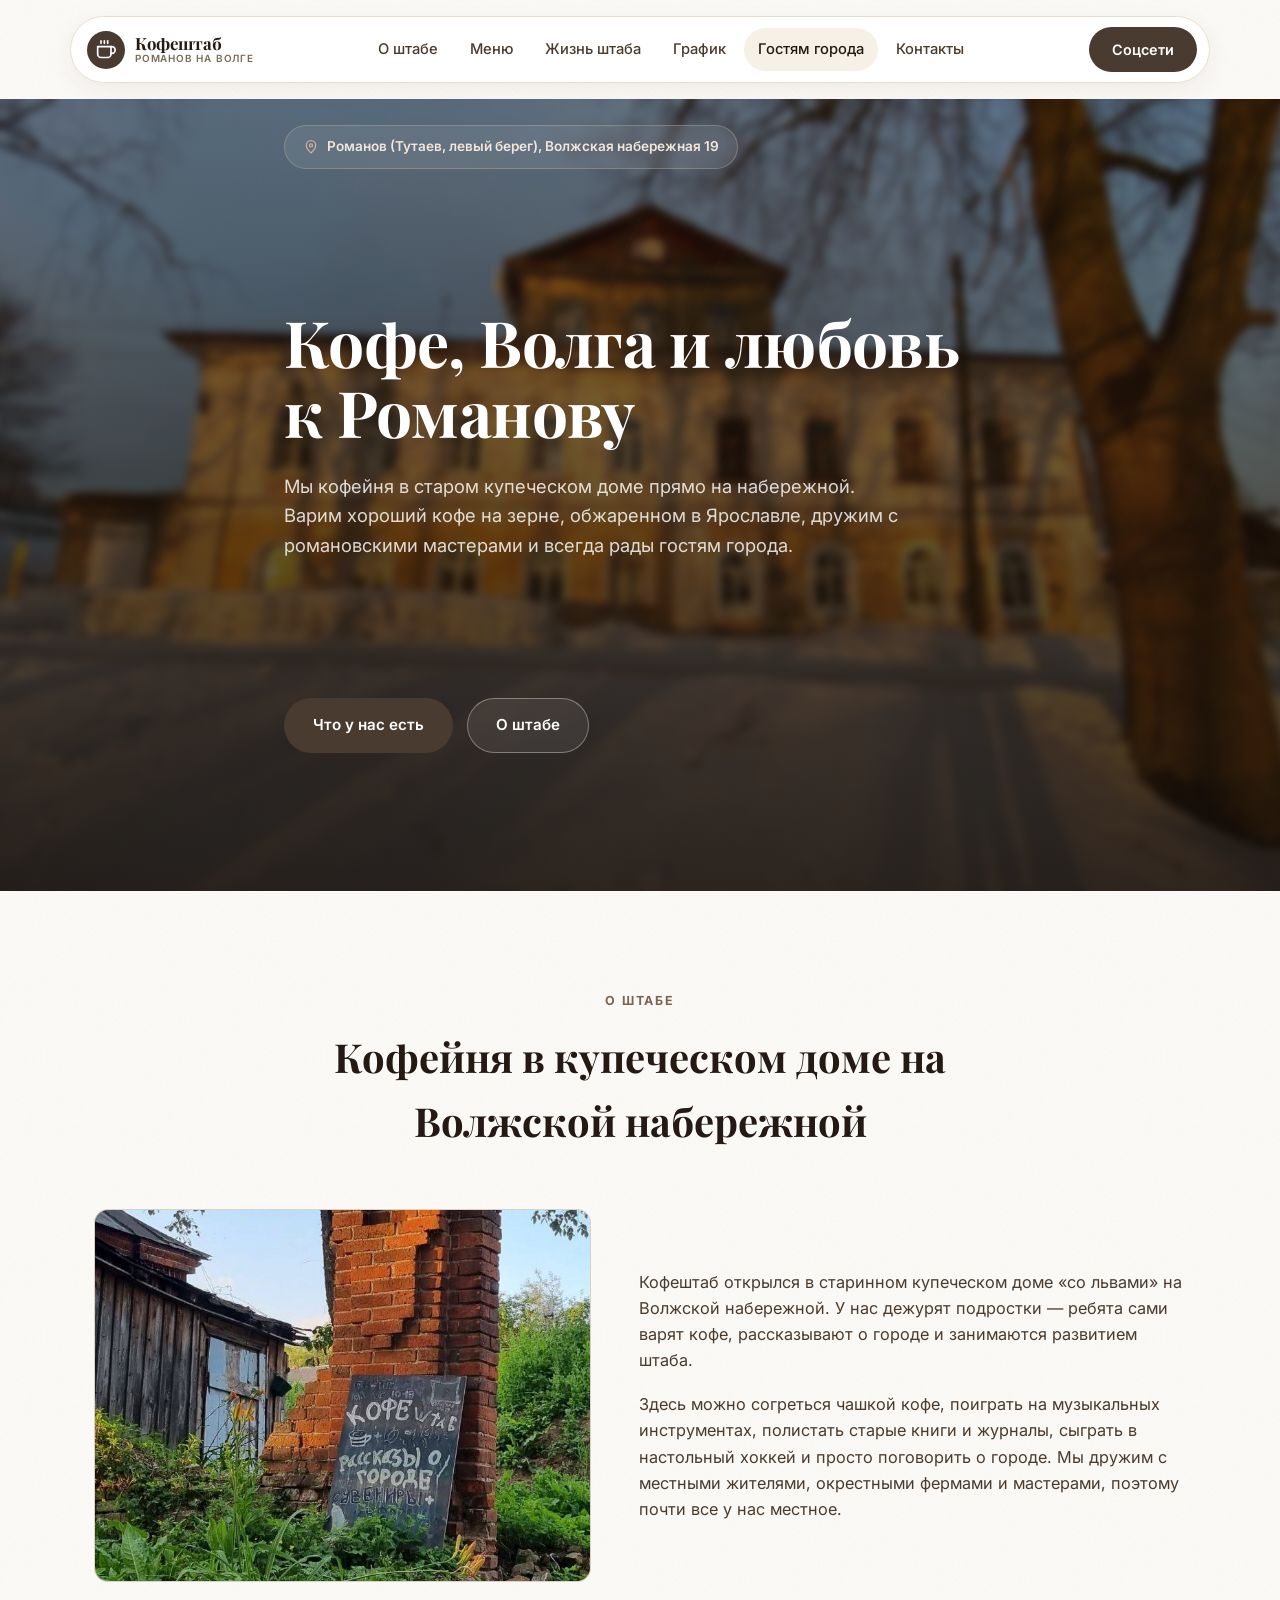
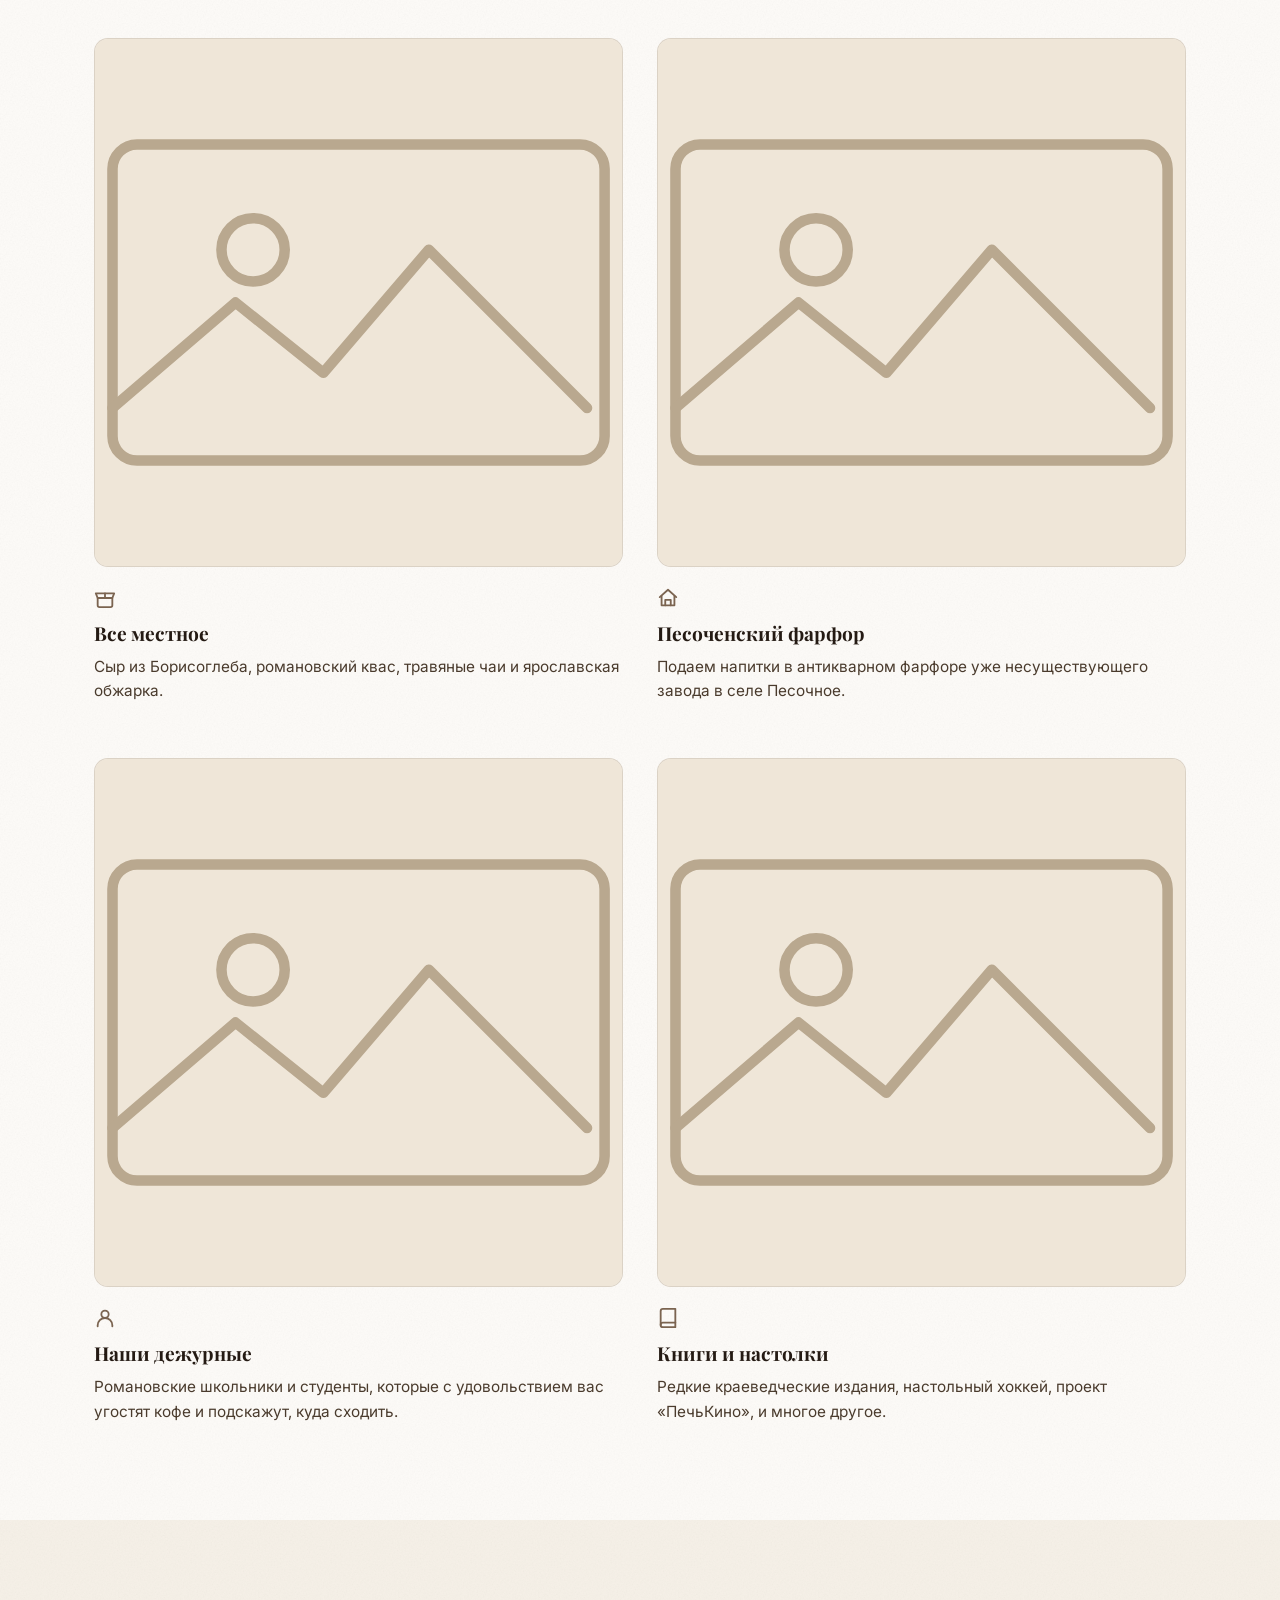
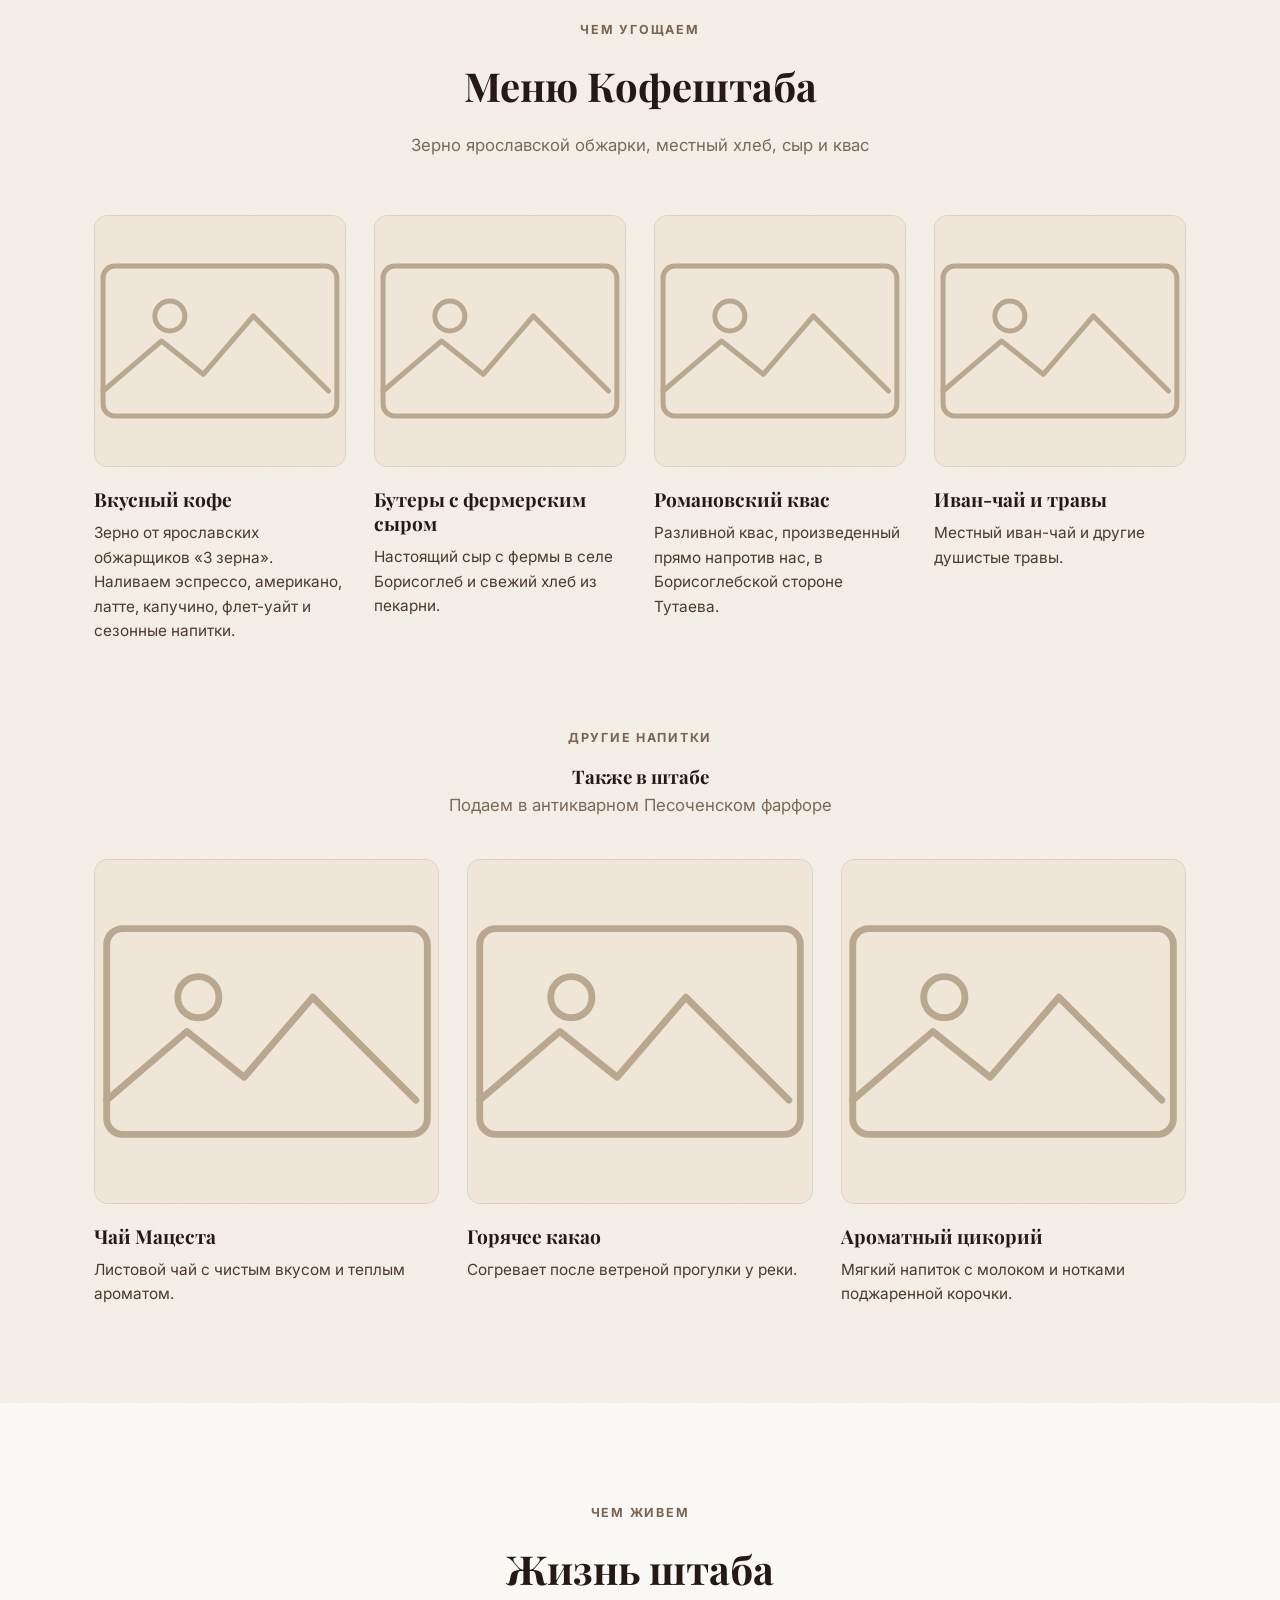
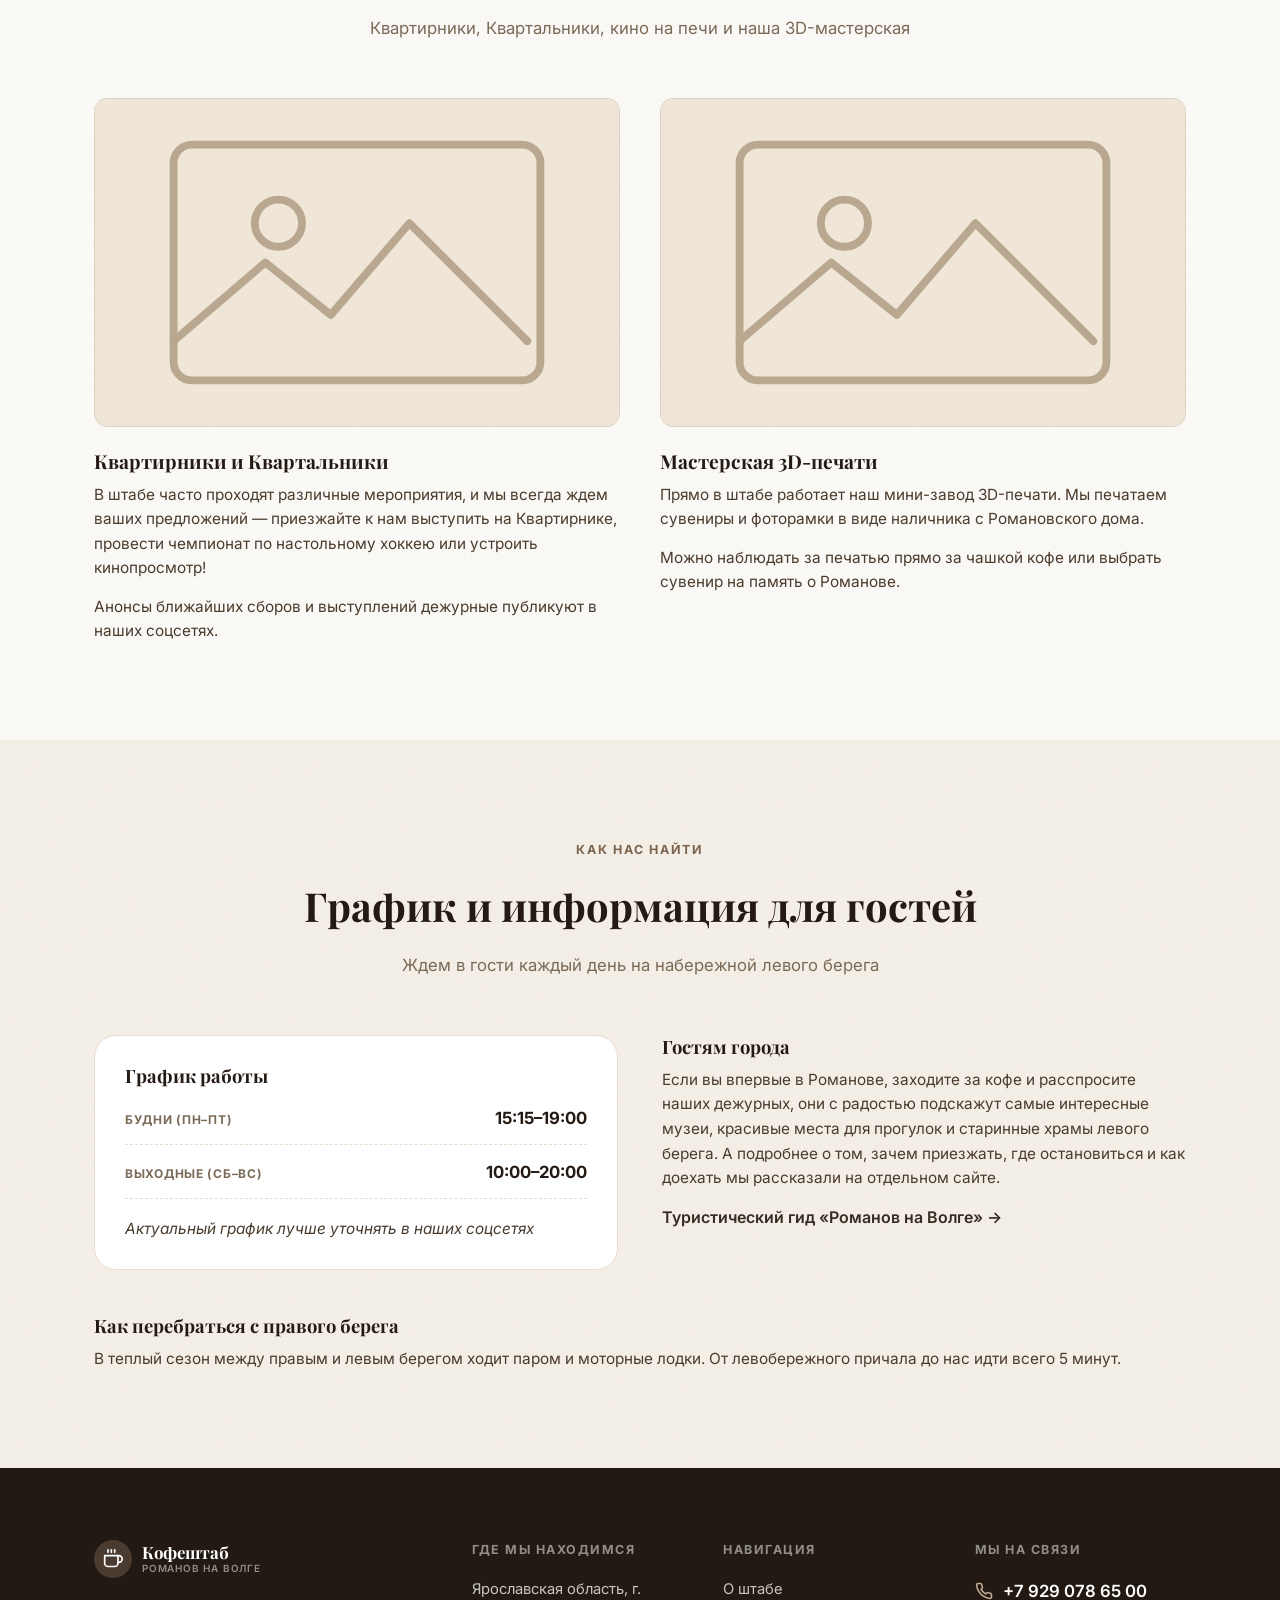
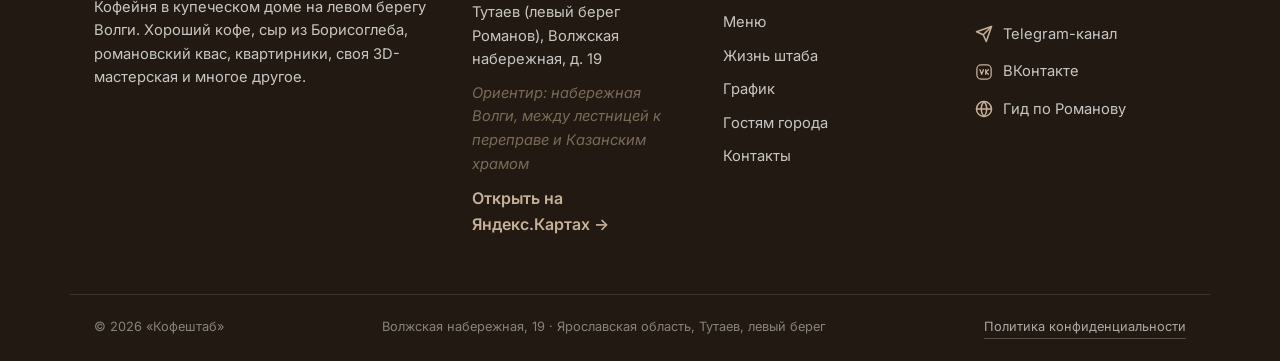
==== commit 94ca42e0: "Make the whole page CMS-editable, not just the hero and About Only 6 of ~40 pieces of content could " ====
--- a/index.html
+++ b/index.html
@@ -177,49 +177,49 @@
         </div>
       </div>
 
-      <div class="feature-grid">
+      <div class="feature-grid" data-cms-list="features">
         <article class="feature-card">
           <div class="img-frame img-frame--square">
-            <img src="images/placeholder.svg" alt="Фото: местные продукты — сыр, квас, чай" loading="lazy" decoding="async">
+            <img data-cms-item="image" src="images/placeholder.svg" alt="Фото: местные продукты — сыр, квас, чай" loading="lazy" decoding="async">
           </div>
           <span class="feature-icon" aria-hidden="true">
             <svg viewBox="0 0 24 24" width="22" height="22" fill="none" stroke="currentColor" stroke-width="2" stroke-linecap="round" stroke-linejoin="round"><path d="M20 12v8a2 2 0 0 1-2 2H6a2 2 0 0 1-2-2v-8"></path><path d="M2 7h20l-2 5H4L2 7z"></path><path d="M12 12V7"></path></svg>
           </span>
-          <h3>Все местное</h3>
-          <p>Сыр из Борисоглеба, романовский квас, травяные чаи и ярославская обжарка.</p>
+          <h3 data-cms-item="title">Все местное</h3>
+          <p data-cms-item="text">Сыр из Борисоглеба, романовский квас, травяные чаи и ярославская обжарка.</p>
         </article>
 
         <article class="feature-card">
           <div class="img-frame img-frame--square">
-            <img src="images/placeholder.svg" alt="Фото: антикварный песоченский фарфор" loading="lazy" decoding="async">
+            <img data-cms-item="image" src="images/placeholder.svg" alt="Фото: антикварный песоченский фарфор" loading="lazy" decoding="async">
           </div>
           <span class="feature-icon" aria-hidden="true">
             <svg viewBox="0 0 24 24" width="22" height="22" fill="none" stroke="currentColor" stroke-width="2" stroke-linecap="round" stroke-linejoin="round"><path d="M3 11l9-8 9 8"></path><path d="M5 10v10h14V10"></path><path d="M9 20v-6h6v6"></path></svg>
           </span>
-          <h3>Песоченский фарфор</h3>
-          <p>Подаем напитки в антикварном фарфоре уже несуществующего завода в селе Песочное.</p>
+          <h3 data-cms-item="title">Песоченский фарфор</h3>
+          <p data-cms-item="text">Подаем напитки в антикварном фарфоре уже несуществующего завода в селе Песочное.</p>
         </article>
 
         <article class="feature-card">
           <div class="img-frame img-frame--square">
-            <img src="images/placeholder.svg" alt="Фото: дежурные варят кофе" loading="lazy" decoding="async">
+            <img data-cms-item="image" src="images/placeholder.svg" alt="Фото: дежурные варят кофе" loading="lazy" decoding="async">
           </div>
           <span class="feature-icon" aria-hidden="true">
             <svg viewBox="0 0 24 24" width="22" height="22" fill="none" stroke="currentColor" stroke-width="2" stroke-linecap="round" stroke-linejoin="round"><circle cx="12" cy="8" r="4"></circle><path d="M4 21v-1a8 8 0 0 1 16 0v1"></path></svg>
           </span>
-          <h3>Наши дежурные</h3>
-          <p>Романовские школьники и студенты, которые с удовольствием вас угостят кофе и подскажут, куда сходить.</p>
+          <h3 data-cms-item="title">Наши дежурные</h3>
+          <p data-cms-item="text">Романовские школьники и студенты, которые с удовольствием вас угостят кофе и подскажут, куда сходить.</p>
         </article>
 
         <article class="feature-card">
           <div class="img-frame img-frame--square">
-            <img src="images/placeholder.svg" alt="Фото: книги и настольный хоккей" loading="lazy" decoding="async">
+            <img data-cms-item="image" src="images/placeholder.svg" alt="Фото: книги и настольный хоккей" loading="lazy" decoding="async">
           </div>
           <span class="feature-icon" aria-hidden="true">
             <svg viewBox="0 0 24 24" width="22" height="22" fill="none" stroke="currentColor" stroke-width="2" stroke-linecap="round" stroke-linejoin="round"><path d="M4 19.5A2.5 2.5 0 0 1 6.5 17H20"></path><path d="M6.5 2H20v20H6.5A2.5 2.5 0 0 1 4 19.5v-15A2.5 2.5 0 0 1 6.5 2z"></path></svg>
           </span>
-          <h3>Книги и настолки</h3>
-          <p>Редкие краеведческие издания, настольный хоккей, проект «ПечьКино», и многое другое.</p>
+          <h3 data-cms-item="title">Книги и настолки</h3>
+          <p data-cms-item="text">Редкие краеведческие издания, настольный хоккей, проект «ПечьКино», и многое другое.</p>
         </article>
       </div>
     </div>
@@ -230,69 +230,69 @@
     <div class="container">
       <div class="section-head">
         <span class="eyebrow">ЧЕМ УГОЩАЕМ</span>
-        <h2>Меню Кофештаба</h2>
-        <p class="section-sub">Зерно ярославской обжарки, местный хлеб, сыр и квас</p>
-      </div>
-
-      <div class="menu-grid">
+        <h2 data-cms-field="menu_title">Меню Кофештаба</h2>
+        <p class="section-sub" data-cms-field="menu_sub">Зерно ярославской обжарки, местный хлеб, сыр и квас</p>
+      </div>
+
+      <div class="menu-grid" data-cms-list="menu_items">
         <article class="menu-card">
           <div class="img-frame img-frame--square">
-            <img src="images/placeholder.svg" alt="Фото: эспрессо и капучино" loading="lazy" decoding="async">
-          </div>
-          <h3>Вкусный кофе</h3>
-          <p>Зерно от ярославских обжарщиков «3 зерна». Наливаем эспрессо, американо, латте, капучино, флет-уайт и сезонные напитки.</p>
+            <img data-cms-item="image" src="images/placeholder.svg" alt="Фото: эспрессо и капучино" loading="lazy" decoding="async">
+          </div>
+          <h3 data-cms-item="title">Вкусный кофе</h3>
+          <p data-cms-item="text">Зерно от ярославских обжарщиков «3 зерна». Наливаем эспрессо, американо, латте, капучино, флет-уайт и сезонные напитки.</p>
         </article>
         <article class="menu-card">
           <div class="img-frame img-frame--square">
-            <img src="images/placeholder.svg" alt="Фото: бутерброд с фермерским сыром" loading="lazy" decoding="async">
-          </div>
-          <h3>Бутеры с фермерским сыром</h3>
-          <p>Настоящий сыр с фермы в селе Борисоглеб и свежий хлеб из пекарни.</p>
+            <img data-cms-item="image" src="images/placeholder.svg" alt="Фото: бутерброд с фермерским сыром" loading="lazy" decoding="async">
+          </div>
+          <h3 data-cms-item="title">Бутеры с фермерским сыром</h3>
+          <p data-cms-item="text">Настоящий сыр с фермы в селе Борисоглеб и свежий хлеб из пекарни.</p>
         </article>
         <article class="menu-card">
           <div class="img-frame img-frame--square">
-            <img src="images/placeholder.svg" alt="Фото: романовский квас" loading="lazy" decoding="async">
-          </div>
-          <h3>Романовский квас</h3>
-          <p>Разливной квас, произведенный прямо напротив нас, в Борисоглебской стороне Тутаева.</p>
+            <img data-cms-item="image" src="images/placeholder.svg" alt="Фото: романовский квас" loading="lazy" decoding="async">
+          </div>
+          <h3 data-cms-item="title">Романовский квас</h3>
+          <p data-cms-item="text">Разливной квас, произведенный прямо напротив нас, в Борисоглебской стороне Тутаева.</p>
         </article>
         <article class="menu-card">
           <div class="img-frame img-frame--square">
-            <img src="images/placeholder.svg" alt="Фото: иван-чай и травяной сбор" loading="lazy" decoding="async">
-          </div>
-          <h3>Иван-чай и травы</h3>
-          <p>Местный иван-чай и другие душистые травы.</p>
+            <img data-cms-item="image" src="images/placeholder.svg" alt="Фото: иван-чай и травяной сбор" loading="lazy" decoding="async">
+          </div>
+          <h3 data-cms-item="title">Иван-чай и травы</h3>
+          <p data-cms-item="text">Местный иван-чай и другие душистые травы.</p>
         </article>
       </div>
 
       <div class="subsection">
         <div class="section-head section-head-sm">
           <span class="eyebrow">ДРУГИЕ НАПИТКИ</span>
-          <h3>Также в штабе</h3>
-          <p class="section-sub">Подаем в антикварном Песоченском фарфоре</p>
+          <h3 data-cms-field="drinks_title">Также в штабе</h3>
+          <p class="section-sub" data-cms-field="drinks_sub">Подаем в антикварном Песоченском фарфоре</p>
         </div>
 
-        <div class="menu-grid menu-grid-3">
+        <div class="menu-grid menu-grid-3" data-cms-list="drinks_items">
           <article class="menu-card">
             <div class="img-frame img-frame--square">
-              <img src="images/placeholder.svg" alt="Фото: чай Мацеста в фарфоровой чашке" loading="lazy" decoding="async">
+              <img data-cms-item="image" src="images/placeholder.svg" alt="Фото: чай Мацеста в фарфоровой чашке" loading="lazy" decoding="async">
             </div>
-            <h3>Чай Мацеста</h3>
-            <p>Листовой чай с чистым вкусом и теплым ароматом.</p>
+            <h3 data-cms-item="title">Чай Мацеста</h3>
+            <p data-cms-item="text">Листовой чай с чистым вкусом и теплым ароматом.</p>
           </article>
           <article class="menu-card">
             <div class="img-frame img-frame--square">
-              <img src="images/placeholder.svg" alt="Фото: горячее какао" loading="lazy" decoding="async">
+              <img data-cms-item="image" src="images/placeholder.svg" alt="Фото: горячее какао" loading="lazy" decoding="async">
             </div>
-            <h3>Горячее какао</h3>
-            <p>Согревает после ветреной прогулки у реки.</p>
+            <h3 data-cms-item="title">Горячее какао</h3>
+            <p data-cms-item="text">Согревает после ветреной прогулки у реки.</p>
           </article>
           <article class="menu-card">
             <div class="img-frame img-frame--square">
-              <img src="images/placeholder.svg" alt="Фото: цикорий с молоком" loading="lazy" decoding="async">
+              <img data-cms-item="image" src="images/placeholder.svg" alt="Фото: цикорий с молоком" loading="lazy" decoding="async">
             </div>
-            <h3>Ароматный цикорий</h3>
-            <p>Мягкий напиток с молоком и нотками поджаренной корочки.</p>
+            <h3 data-cms-item="title">Ароматный цикорий</h3>
+            <p data-cms-item="text">Мягкий напиток с молоком и нотками поджаренной корочки.</p>
           </article>
         </div>
       </div>
@@ -304,26 +304,26 @@
     <div class="container">
       <div class="section-head">
         <span class="eyebrow">ЧЕМ ЖИВЕМ</span>
-        <h2>Жизнь штаба</h2>
-        <p class="section-sub">Квартирники, Квартальники, кино на печи и наша 3D-мастерская</p>
-      </div>
-
-      <div class="life-grid">
+        <h2 data-cms-field="life_title">Жизнь штаба</h2>
+        <p class="section-sub" data-cms-field="life_sub">Квартирники, Квартальники, кино на печи и наша 3D-мастерская</p>
+      </div>
+
+      <div class="life-grid" data-cms-list="life_items">
         <article class="life-card">
           <div class="img-frame img-frame--wide">
-            <img src="images/placeholder.svg" alt="Фото: квартирник в штабе" loading="lazy" decoding="async">
-          </div>
-          <h3>Квартирники и Квартальники</h3>
-          <p>В штабе часто проходят различные мероприятия, и мы всегда ждем ваших предложений — приезжайте к нам выступить на Квартирнике, провести чемпионат по настольному хоккею или устроить кинопросмотр!</p>
+            <img data-cms-item="image" src="images/placeholder.svg" alt="Фото: квартирник в штабе" loading="lazy" decoding="async">
+          </div>
+          <h3 data-cms-item="title">Квартирники и Квартальники</h3>
+          <p data-cms-item="text">В штабе часто проходят различные мероприятия, и мы всегда ждем ваших предложений — приезжайте к нам выступить на Квартирнике, провести чемпионат по настольному хоккею или устроить кинопросмотр!</p>
           <p>Анонсы ближайших сборов и выступлений дежурные публикуют в наших соцсетях.</p>
         </article>
 
         <article class="life-card">
           <div class="img-frame img-frame--wide">
-            <img src="images/placeholder.svg" alt="Фото: 3D-печать сувениров" loading="lazy" decoding="async">
-          </div>
-          <h3>Мастерская 3D-печати</h3>
-          <p>Прямо в штабе работает наш мини-завод 3D-печати. Мы печатаем сувениры и фоторамки в виде наличника с Романовского дома.</p>
+            <img data-cms-item="image" src="images/placeholder.svg" alt="Фото: 3D-печать сувениров" loading="lazy" decoding="async">
+          </div>
+          <h3 data-cms-item="title">Мастерская 3D-печати</h3>
+          <p data-cms-item="text">Прямо в штабе работает наш мини-завод 3D-печати. Мы печатаем сувениры и фоторамки в виде наличника с Романовского дома.</p>
           <p>Можно наблюдать за печатью прямо за чашкой кофе или выбрать сувенир на память о Романове.</p>
         </article>
       </div>
@@ -335,35 +335,35 @@
     <div class="container">
       <div class="section-head">
         <span class="eyebrow">КАК НАС НАЙТИ</span>
-        <h2>График и информация для гостей</h2>
-        <p class="section-sub">Ждем в гости каждый день на набережной левого берега</p>
+        <h2 data-cms-field="schedule_title">График и информация для гостей</h2>
+        <p class="section-sub" data-cms-field="schedule_sub">Ждем в гости каждый день на набережной левого берега</p>
       </div>
 
       <div class="info-grid">
         <article class="info-card info-card--panel">
-          <h3>График работы</h3>
-          <dl class="schedule-list">
+          <h3 data-cms-field="hours_title">График работы</h3>
+          <dl class="schedule-list" data-cms-list="hours">
             <div>
-              <dt>БУДНИ (ПН–ПТ)</dt>
-              <dd>15:15–19:00</dd>
+              <dt data-cms-item="label">БУДНИ (ПН–ПТ)</dt>
+              <dd data-cms-item="time">15:15–19:00</dd>
             </div>
             <div>
-              <dt>ВЫХОДНЫЕ (СБ–ВС)</dt>
-              <dd>10:00–20:00</dd>
+              <dt data-cms-item="label">ВЫХОДНЫЕ (СБ–ВС)</dt>
+              <dd data-cms-item="time">10:00–20:00</dd>
             </div>
           </dl>
-          <p class="note">Актуальный график лучше уточнять в наших соцсетях</p>
+          <p class="note" data-cms-field="hours_note">Актуальный график лучше уточнять в наших соцсетях</p>
         </article>
 
         <article class="info-card" id="guests">
-          <h3>Гостям города</h3>
-          <p>Если вы впервые в Романове, заходите за кофе и расспросите наших дежурных, они с радостью подскажут самые интересные музеи, красивые места для прогулок и старинные храмы левого берега. А подробнее о том, зачем приезжать, где остановиться и как доехать мы рассказали на отдельном сайте.</p>
+          <h3 data-cms-field="guests_title">Гостям города</h3>
+          <p data-cms-field="guests_text">Если вы впервые в Романове, заходите за кофе и расспросите наших дежурных, они с радостью подскажут самые интересные музеи, красивые места для прогулок и старинные храмы левого берега. А подробнее о том, зачем приезжать, где остановиться и как доехать мы рассказали на отдельном сайте.</p>
           <a class="link-arrow" href="https://romanovnavolge.ru/" target="_blank" rel="noopener">Туристический гид «Романов на Волге» →</a>
         </article>
 
         <article class="info-card info-card--wide">
-          <h3>Как перебраться с правого берега</h3>
-          <p>В теплый сезон между правым и левым берегом ходит паром и моторные лодки. От левобережного причала до нас идти всего 5 минут.</p>
+          <h3 data-cms-field="ferry_title">Как перебраться с правого берега</h3>
+          <p data-cms-field="ferry_text">В теплый сезон между правым и левым берегом ходит паром и моторные лодки. От левобережного причала до нас идти всего 5 минут.</p>
         </article>
       </div>
     </div>
@@ -390,13 +390,13 @@
           <small>РОМАНОВ НА ВОЛГЕ</small>
         </span>
       </a>
-      <p>Кофейня в купеческом доме на левом берегу Волги. Хороший кофе, сыр из Борисоглеба, романовский квас, квартирники, своя 3D-мастерская и многое другое.</p>
+      <p data-cms-field="footer_about">Кофейня в купеческом доме на левом берегу Волги. Хороший кофе, сыр из Борисоглеба, романовский квас, квартирники, своя 3D-мастерская и многое другое.</p>
     </div>
 
     <div class="footer-col">
       <h4>ГДЕ МЫ НАХОДИМСЯ</h4>
-      <p>Ярославская область, г. Тутаев (левый берег Романов), Волжская набережная, д. 19</p>
-      <p class="note">Ориентир: набережная Волги, между лестницей к переправе и Казанским храмом</p>
+      <p data-cms-field="address">Ярославская область, г. Тутаев (левый берег Романов), Волжская набережная, д. 19</p>
+      <p class="note" data-cms-field="address_note">Ориентир: набережная Волги, между лестницей к переправе и Казанским храмом</p>
       <a class="link-arrow" href="https://yandex.ru/maps/?text=%D0%A2%D1%83%D1%82%D0%B0%D0%B5%D0%B2%2C%20%D0%92%D0%BE%D0%BB%D0%B6%D1%81%D0%BA%D0%B0%D1%8F%20%D0%BD%D0%B0%D0%B1%D0%B5%D1%80%D0%B5%D0%B6%D0%BD%D0%B0%D1%8F%2C%2019" target="_blank" rel="noopener">Открыть на Яндекс.Картах →</a>
     </div>
 
@@ -416,7 +416,7 @@
       <h4>МЫ НА СВЯЗИ</h4>
       <a class="footer-phone" href="tel:+79290786500">
         <svg viewBox="0 0 24 24" width="18" height="18" fill="none" stroke="currentColor" stroke-width="2" stroke-linecap="round" stroke-linejoin="round" aria-hidden="true"><path d="M22 16.9v3a2 2 0 0 1-2.2 2 19.8 19.8 0 0 1-8.6-3.1 19.5 19.5 0 0 1-6-6A19.8 19.8 0 0 1 2.1 4.2 2 2 0 0 1 4.1 2h3a2 2 0 0 1 2 1.7c.1 1 .4 1.9.7 2.8a2 2 0 0 1-.5 2.1L8.1 9.9a16 16 0 0 0 6 6l1.3-1.3a2 2 0 0 1 2.1-.4c.9.3 1.8.6 2.8.7a2 2 0 0 1 1.7 2z"></path></svg>
-        +7 929 078 65 00
+        <span data-cms-field="phone">+7 929 078 65 00</span>
       </a>
       <div class="social-links">
         <a href="https://t.me/coffeeshtob" target="_blank" rel="noopener">
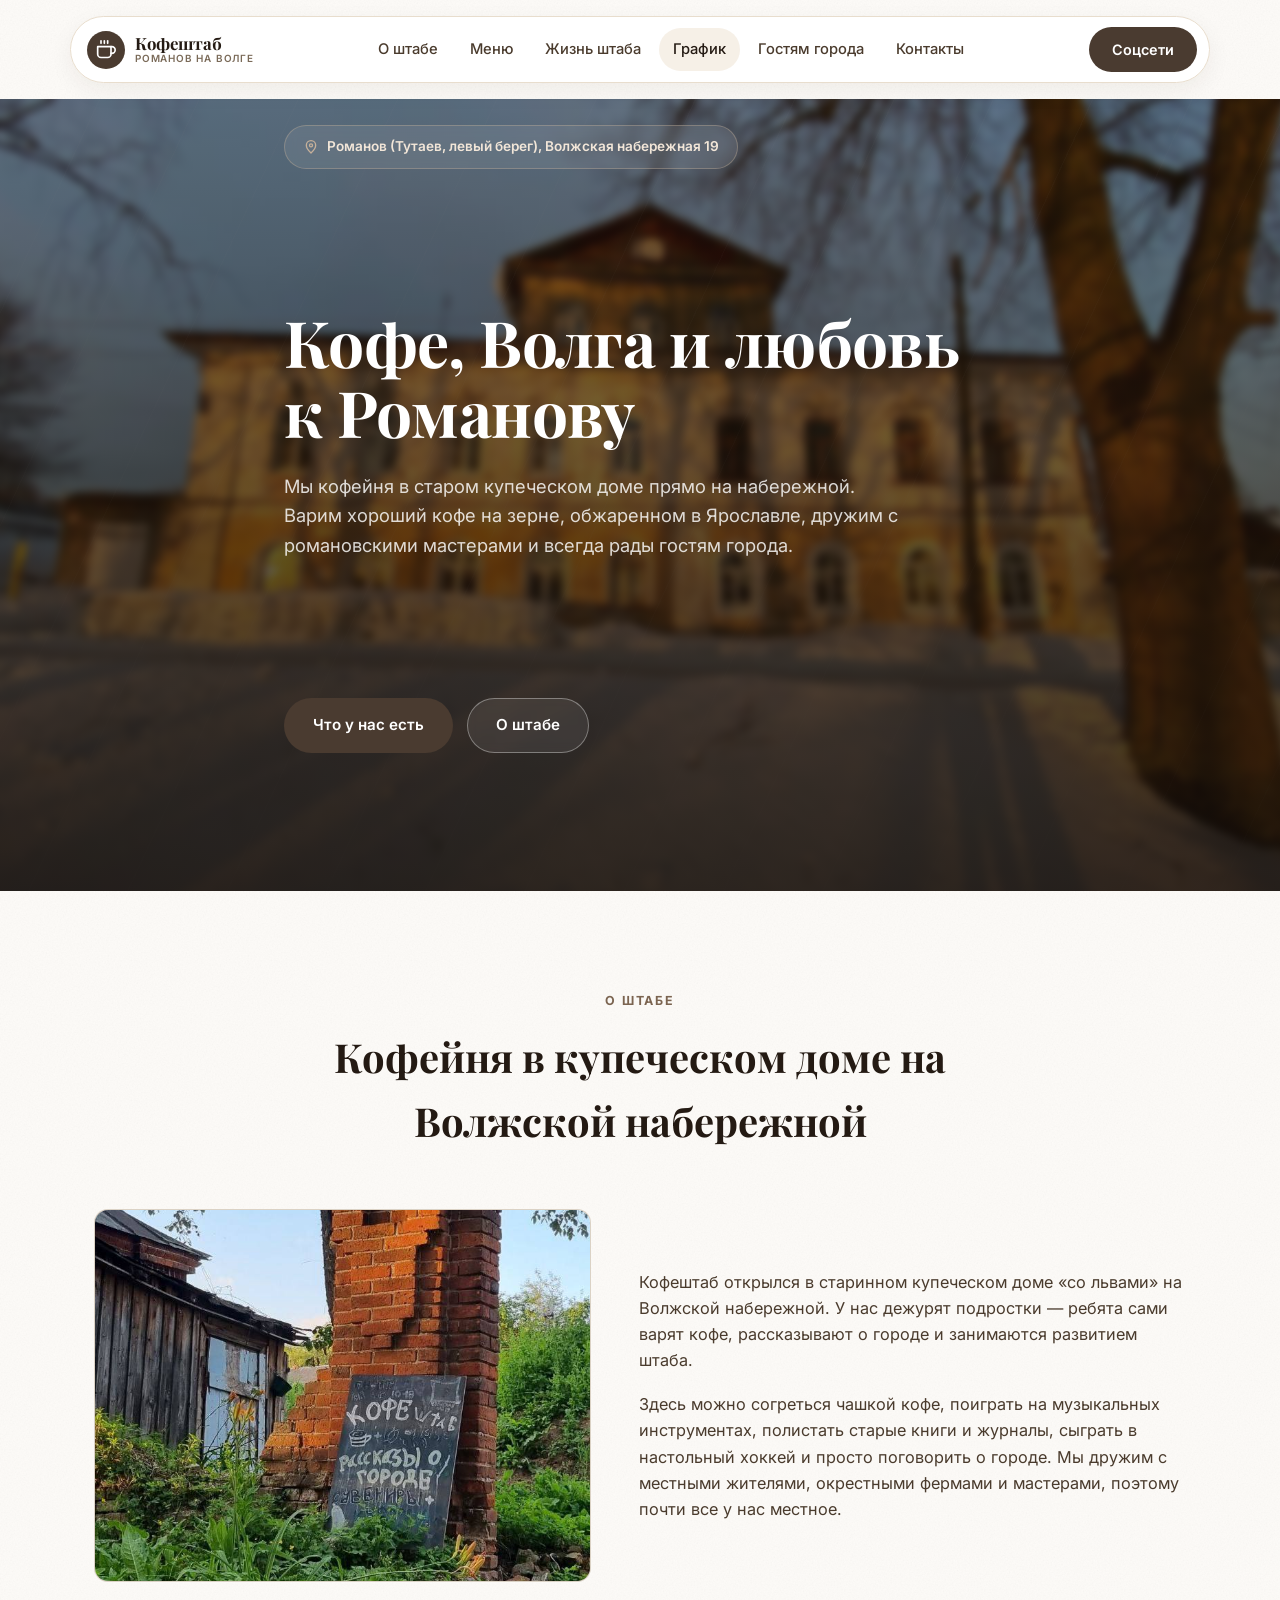
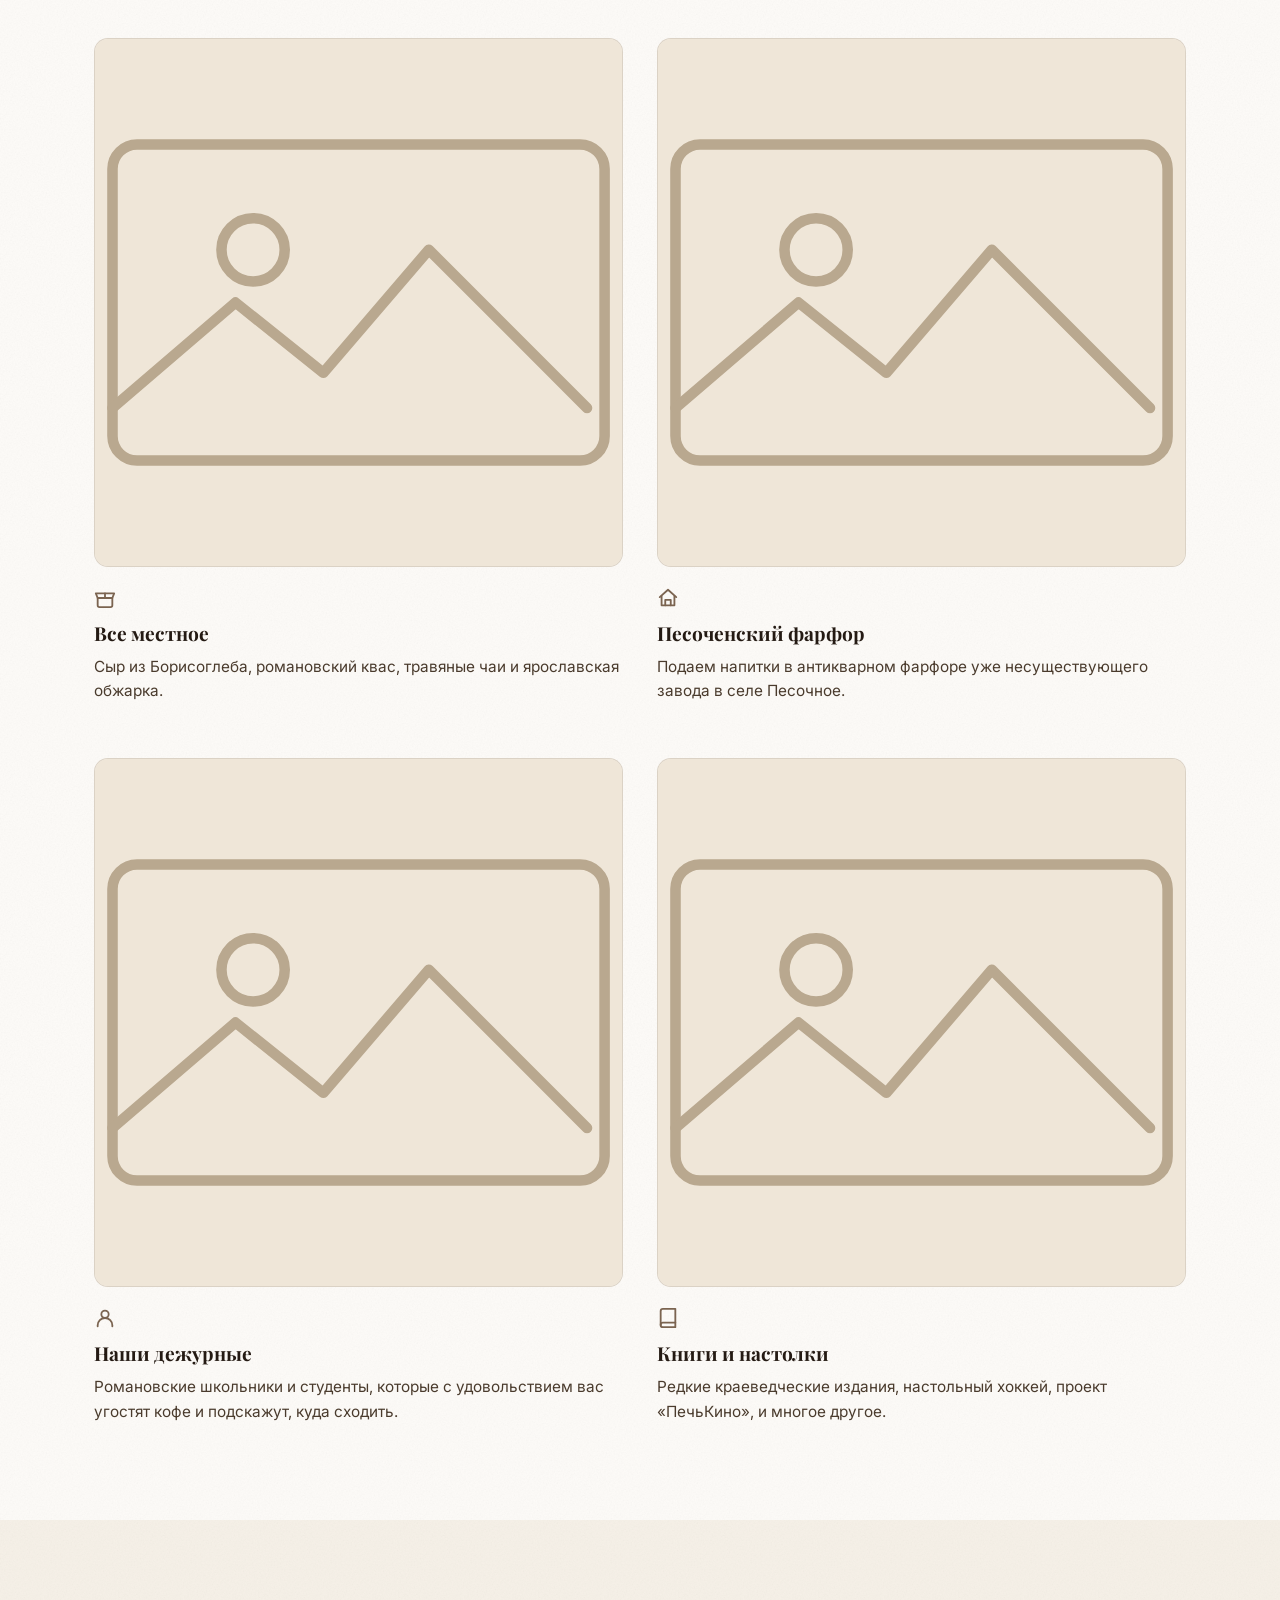
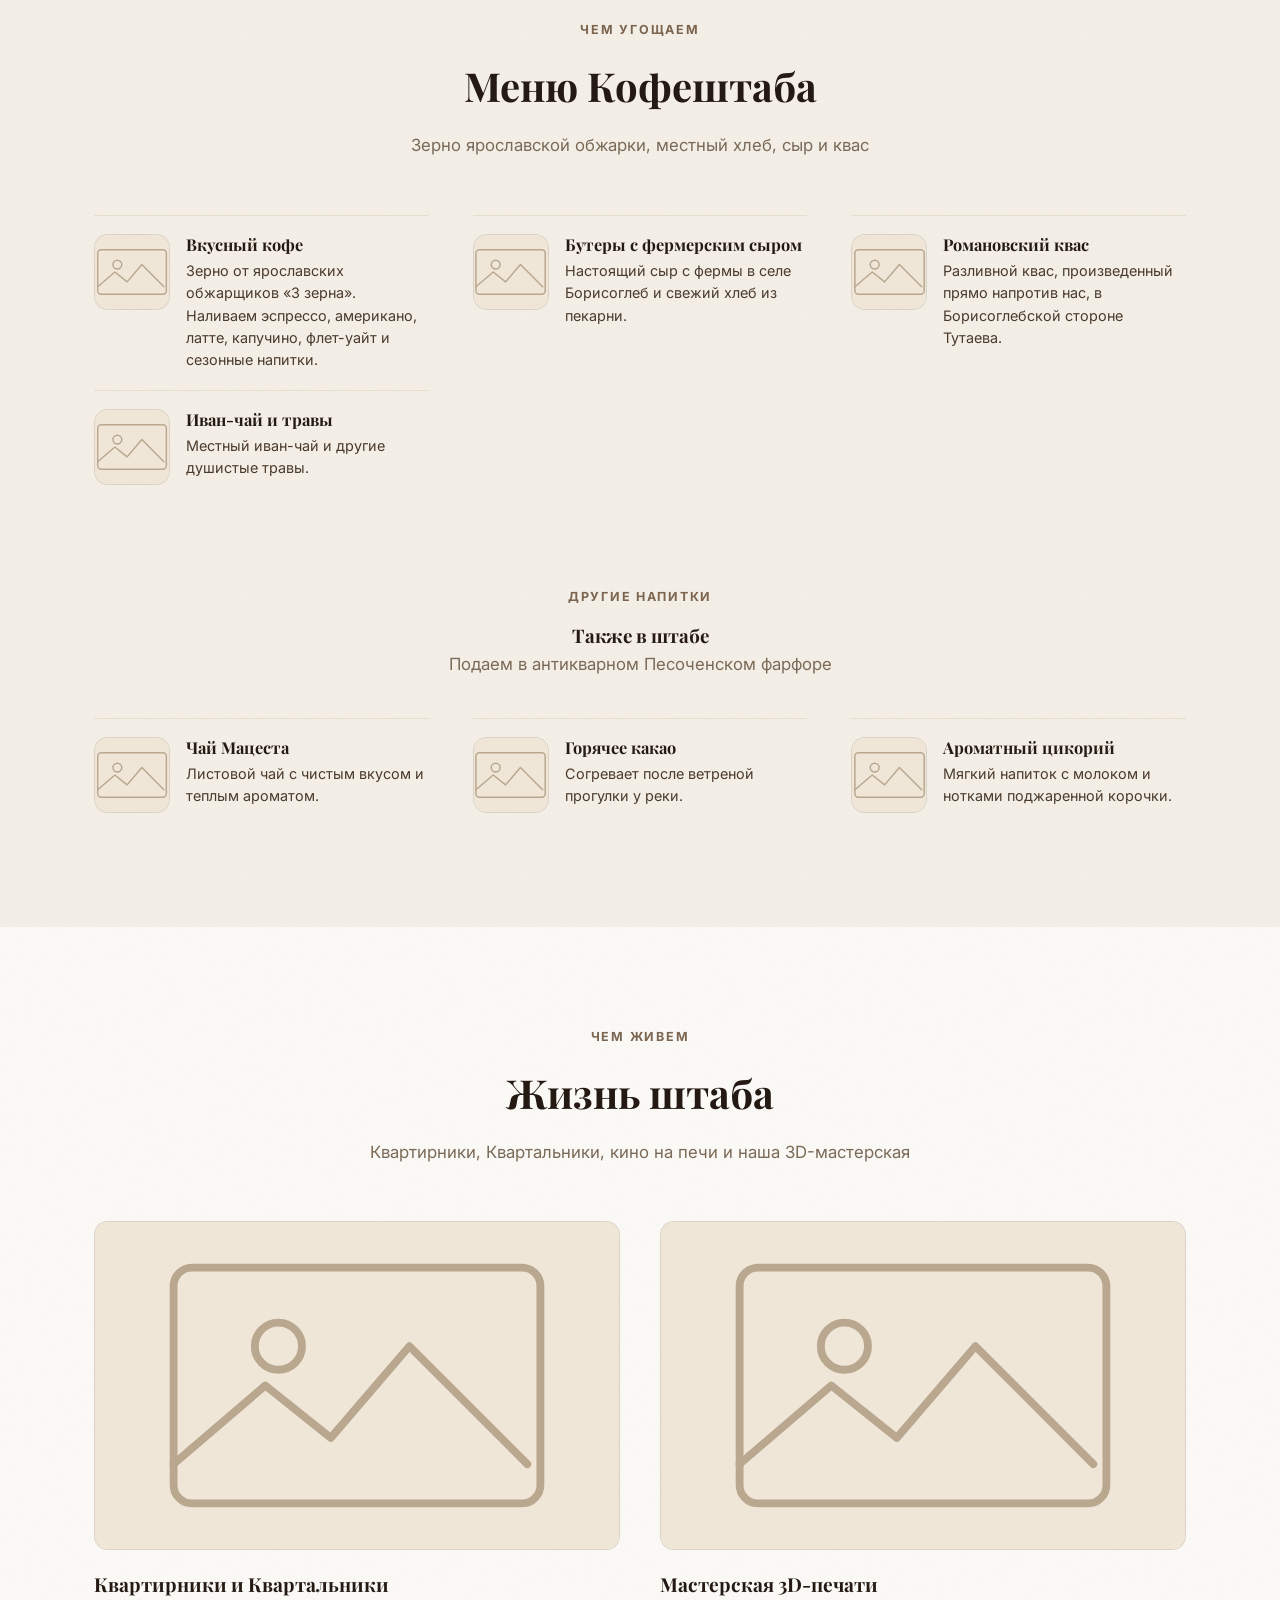
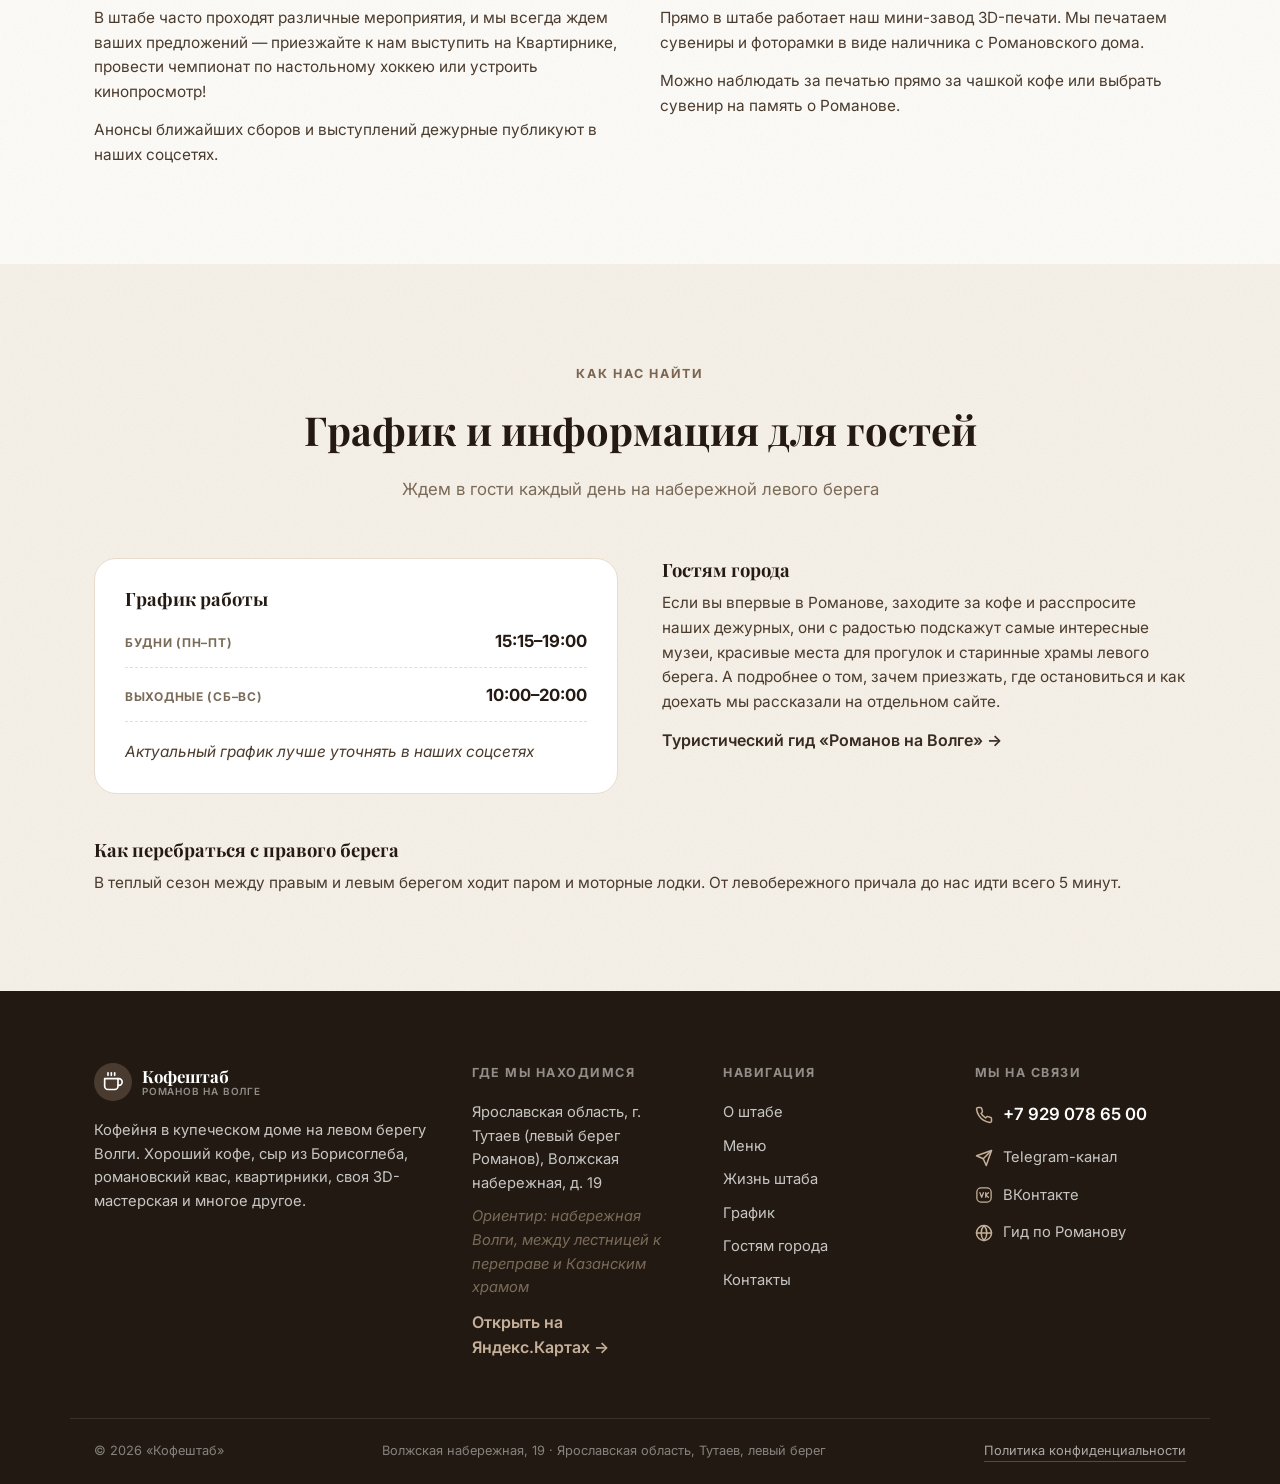
==== commit c2bb1d7c: "Rebuild the menu as an adaptive priced list Adds a price field to both menu lists and replaces the f" ====
--- a/index.html
+++ b/index.html
@@ -234,34 +234,54 @@
         <p class="section-sub" data-cms-field="menu_sub">Зерно ярославской обжарки, местный хлеб, сыр и квас</p>
       </div>
 
-      <div class="menu-grid" data-cms-list="menu_items">
-        <article class="menu-card">
-          <div class="img-frame img-frame--square">
+      <div class="menu-list" data-cms-list="menu_items">
+        <article class="menu-item">
+          <div class="menu-thumb">
             <img data-cms-item="image" src="images/placeholder.svg" alt="Фото: эспрессо и капучино" loading="lazy" decoding="async">
           </div>
-          <h3 data-cms-item="title">Вкусный кофе</h3>
-          <p data-cms-item="text">Зерно от ярославских обжарщиков «3 зерна». Наливаем эспрессо, американо, латте, капучино, флет-уайт и сезонные напитки.</p>
-        </article>
-        <article class="menu-card">
-          <div class="img-frame img-frame--square">
+          <div class="menu-body">
+            <div class="menu-head">
+              <h3 data-cms-item="title">Вкусный кофе</h3>
+              <span class="menu-price" data-cms-item="price"></span>
+            </div>
+            <p data-cms-item="text">Зерно от ярославских обжарщиков «3 зерна». Наливаем эспрессо, американо, латте, капучино, флет-уайт и сезонные напитки.</p>
+          </div>
+        </article>
+        <article class="menu-item">
+          <div class="menu-thumb">
             <img data-cms-item="image" src="images/placeholder.svg" alt="Фото: бутерброд с фермерским сыром" loading="lazy" decoding="async">
           </div>
-          <h3 data-cms-item="title">Бутеры с фермерским сыром</h3>
-          <p data-cms-item="text">Настоящий сыр с фермы в селе Борисоглеб и свежий хлеб из пекарни.</p>
-        </article>
-        <article class="menu-card">
-          <div class="img-frame img-frame--square">
+          <div class="menu-body">
+            <div class="menu-head">
+              <h3 data-cms-item="title">Бутеры с фермерским сыром</h3>
+              <span class="menu-price" data-cms-item="price"></span>
+            </div>
+            <p data-cms-item="text">Настоящий сыр с фермы в селе Борисоглеб и свежий хлеб из пекарни.</p>
+          </div>
+        </article>
+        <article class="menu-item">
+          <div class="menu-thumb">
             <img data-cms-item="image" src="images/placeholder.svg" alt="Фото: романовский квас" loading="lazy" decoding="async">
           </div>
-          <h3 data-cms-item="title">Романовский квас</h3>
-          <p data-cms-item="text">Разливной квас, произведенный прямо напротив нас, в Борисоглебской стороне Тутаева.</p>
-        </article>
-        <article class="menu-card">
-          <div class="img-frame img-frame--square">
+          <div class="menu-body">
+            <div class="menu-head">
+              <h3 data-cms-item="title">Романовский квас</h3>
+              <span class="menu-price" data-cms-item="price"></span>
+            </div>
+            <p data-cms-item="text">Разливной квас, произведенный прямо напротив нас, в Борисоглебской стороне Тутаева.</p>
+          </div>
+        </article>
+        <article class="menu-item">
+          <div class="menu-thumb">
             <img data-cms-item="image" src="images/placeholder.svg" alt="Фото: иван-чай и травяной сбор" loading="lazy" decoding="async">
           </div>
-          <h3 data-cms-item="title">Иван-чай и травы</h3>
-          <p data-cms-item="text">Местный иван-чай и другие душистые травы.</p>
+          <div class="menu-body">
+            <div class="menu-head">
+              <h3 data-cms-item="title">Иван-чай и травы</h3>
+              <span class="menu-price" data-cms-item="price"></span>
+            </div>
+            <p data-cms-item="text">Местный иван-чай и другие душистые травы.</p>
+          </div>
         </article>
       </div>
 
@@ -272,27 +292,42 @@
           <p class="section-sub" data-cms-field="drinks_sub">Подаем в антикварном Песоченском фарфоре</p>
         </div>
 
-        <div class="menu-grid menu-grid-3" data-cms-list="drinks_items">
-          <article class="menu-card">
-            <div class="img-frame img-frame--square">
+        <div class="menu-list" data-cms-list="drinks_items">
+          <article class="menu-item">
+            <div class="menu-thumb">
               <img data-cms-item="image" src="images/placeholder.svg" alt="Фото: чай Мацеста в фарфоровой чашке" loading="lazy" decoding="async">
             </div>
-            <h3 data-cms-item="title">Чай Мацеста</h3>
-            <p data-cms-item="text">Листовой чай с чистым вкусом и теплым ароматом.</p>
+            <div class="menu-body">
+              <div class="menu-head">
+                <h3 data-cms-item="title">Чай Мацеста</h3>
+                <span class="menu-price" data-cms-item="price"></span>
+              </div>
+              <p data-cms-item="text">Листовой чай с чистым вкусом и теплым ароматом.</p>
+            </div>
           </article>
-          <article class="menu-card">
-            <div class="img-frame img-frame--square">
+          <article class="menu-item">
+            <div class="menu-thumb">
               <img data-cms-item="image" src="images/placeholder.svg" alt="Фото: горячее какао" loading="lazy" decoding="async">
             </div>
-            <h3 data-cms-item="title">Горячее какао</h3>
-            <p data-cms-item="text">Согревает после ветреной прогулки у реки.</p>
+            <div class="menu-body">
+              <div class="menu-head">
+                <h3 data-cms-item="title">Горячее какао</h3>
+                <span class="menu-price" data-cms-item="price"></span>
+              </div>
+              <p data-cms-item="text">Согревает после ветреной прогулки у реки.</p>
+            </div>
           </article>
-          <article class="menu-card">
-            <div class="img-frame img-frame--square">
+          <article class="menu-item">
+            <div class="menu-thumb">
               <img data-cms-item="image" src="images/placeholder.svg" alt="Фото: цикорий с молоком" loading="lazy" decoding="async">
             </div>
-            <h3 data-cms-item="title">Ароматный цикорий</h3>
-            <p data-cms-item="text">Мягкий напиток с молоком и нотками поджаренной корочки.</p>
+            <div class="menu-body">
+              <div class="menu-head">
+                <h3 data-cms-item="title">Ароматный цикорий</h3>
+                <span class="menu-price" data-cms-item="price"></span>
+              </div>
+              <p data-cms-item="text">Мягкий напиток с молоком и нотками поджаренной корочки.</p>
+            </div>
           </article>
         </div>
       </div>
--- a/style.css
+++ b/style.css
@@ -503,13 +503,13 @@
   column-gap: 34px;
   row-gap: 54px;
 }
-.feature-card h3, .menu-card h3, .life-card h3, .info-card h3 {
+.feature-card h3, .life-card h3, .info-card h3 {
   font-size: 1.2rem;
   line-height: 1.25;
   margin-bottom: 10px;
 }
 .info-card h3 { font-size: 1.15rem; }
-.feature-card p, .menu-card p, .life-card p, .info-card p {
+.feature-card p, .life-card p, .info-card p {
   color: var(--ink-soft);
   font-size: 0.96rem;
 }
@@ -523,13 +523,69 @@
   margin-bottom: 12px;
 }
 
-.menu-grid {
+/* The menu is a list, not a photo grid.
+
+   A grid of big square photos looks fine at four items and falls apart past
+   that: fixed column counts leave orphans on the last row, and on a phone every
+   item costs a full screen of scrolling. Prices make it a menu proper, and a
+   menu reads as rows.
+
+   `auto-fill` + `minmax` means the column count follows the *available width*,
+   never a hardcoded number, so any quantity of items lays itself out — one
+   column on a phone, two or three on a wide screen, with a short last row
+   looking normal rather than broken. Nothing here needs changing when items are
+   added or removed in the CMS. */
+.menu-list {
   display: grid;
-  grid-template-columns: repeat(4, 1fr);
-  column-gap: 28px;
-  row-gap: 46px;
-}
-.menu-grid-3 { grid-template-columns: repeat(3, 1fr); }
+  grid-template-columns: repeat(auto-fill, minmax(272px, 1fr));
+  column-gap: 44px;
+  row-gap: 0;
+}
+
+.menu-item {
+  display: grid;
+  grid-template-columns: 76px 1fr;
+  gap: 16px;
+  align-items: start;
+  padding: 18px 0;
+  border-top: 1px solid var(--border);
+}
+
+.menu-thumb {
+  aspect-ratio: 1 / 1;
+  border-radius: var(--radius-md);
+  overflow: hidden;
+  background: var(--cream-alt);
+  border: 1px solid rgba(123, 100, 80, 0.22);
+}
+.menu-thumb img { width: 100%; height: 100%; object-fit: cover; display: block; }
+
+.menu-head {
+  display: flex;
+  align-items: baseline;
+  justify-content: space-between;
+  gap: 14px;
+}
+.menu-item h3 {
+  font-size: 1.02rem;
+  line-height: 1.3;
+  margin: 0;
+}
+/* Prices are optional — render.js hides the slot when an item has none, so an
+   unpriced item shows no empty gap. Tabular figures keep the column steady. */
+.menu-price {
+  font-weight: 700;
+  font-size: 0.98rem;
+  color: var(--ink);
+  white-space: nowrap;
+  font-variant-numeric: tabular-nums;
+}
+.menu-item p {
+  margin-top: 5px;
+  font-size: 0.9rem;
+  line-height: 1.55;
+  color: var(--ink-soft);
+}
 
 .subsection { margin-top: 80px; }
 
@@ -805,8 +861,6 @@
 @media (max-width: 960px) {
   .about-grid { grid-template-columns: 1fr; gap: 28px; }
   .feature-grid { grid-template-columns: 1fr 1fr; }
-  .menu-grid { grid-template-columns: 1fr 1fr; }
-  .menu-grid-3 { grid-template-columns: 1fr 1fr; }
   /* .info-grid is already 1fr 1fr at every width — see its base rule. */
   .footer-grid { grid-template-columns: 1fr 1fr; }
 }
@@ -872,8 +926,6 @@
   .section { padding: 64px 0; }
   .section-head { margin-bottom: 40px; }
   .feature-grid,
-  .menu-grid,
-  .menu-grid-3,
   .life-grid,
   .info-grid,
   .footer-grid {
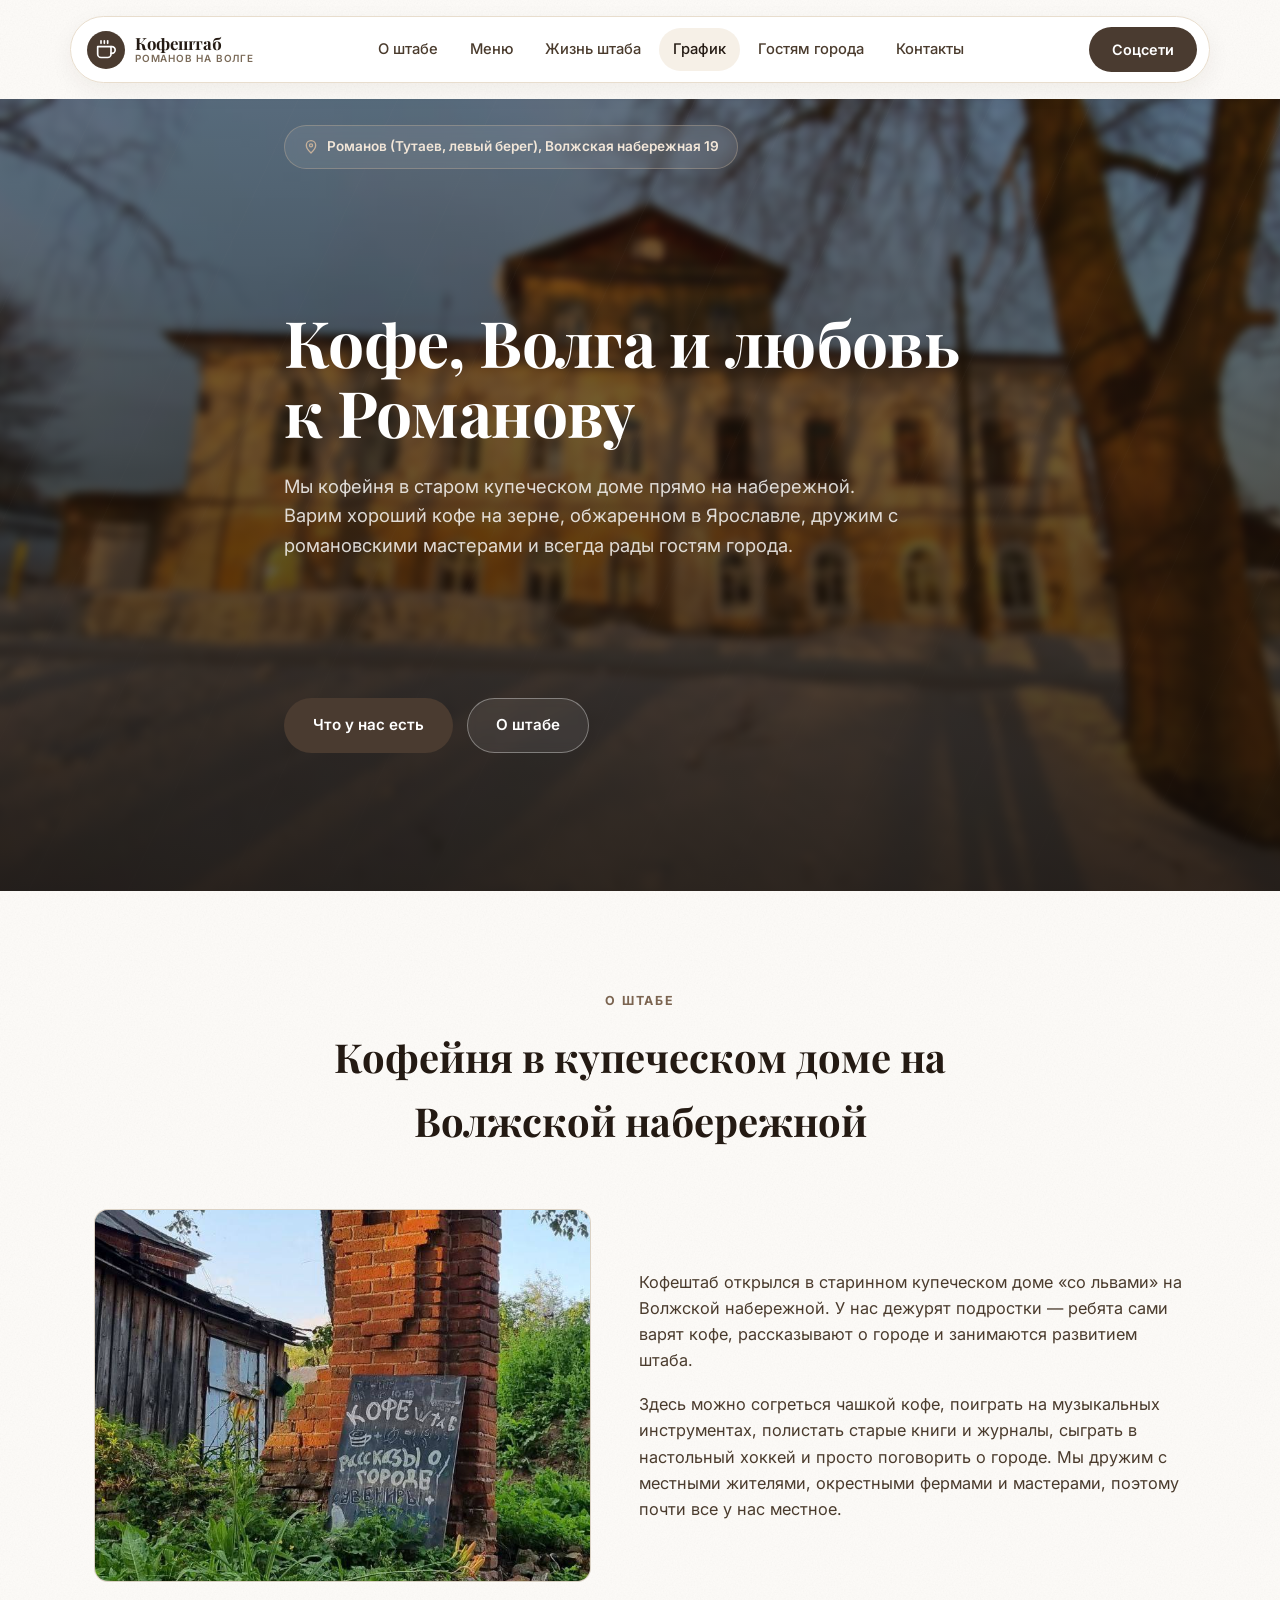
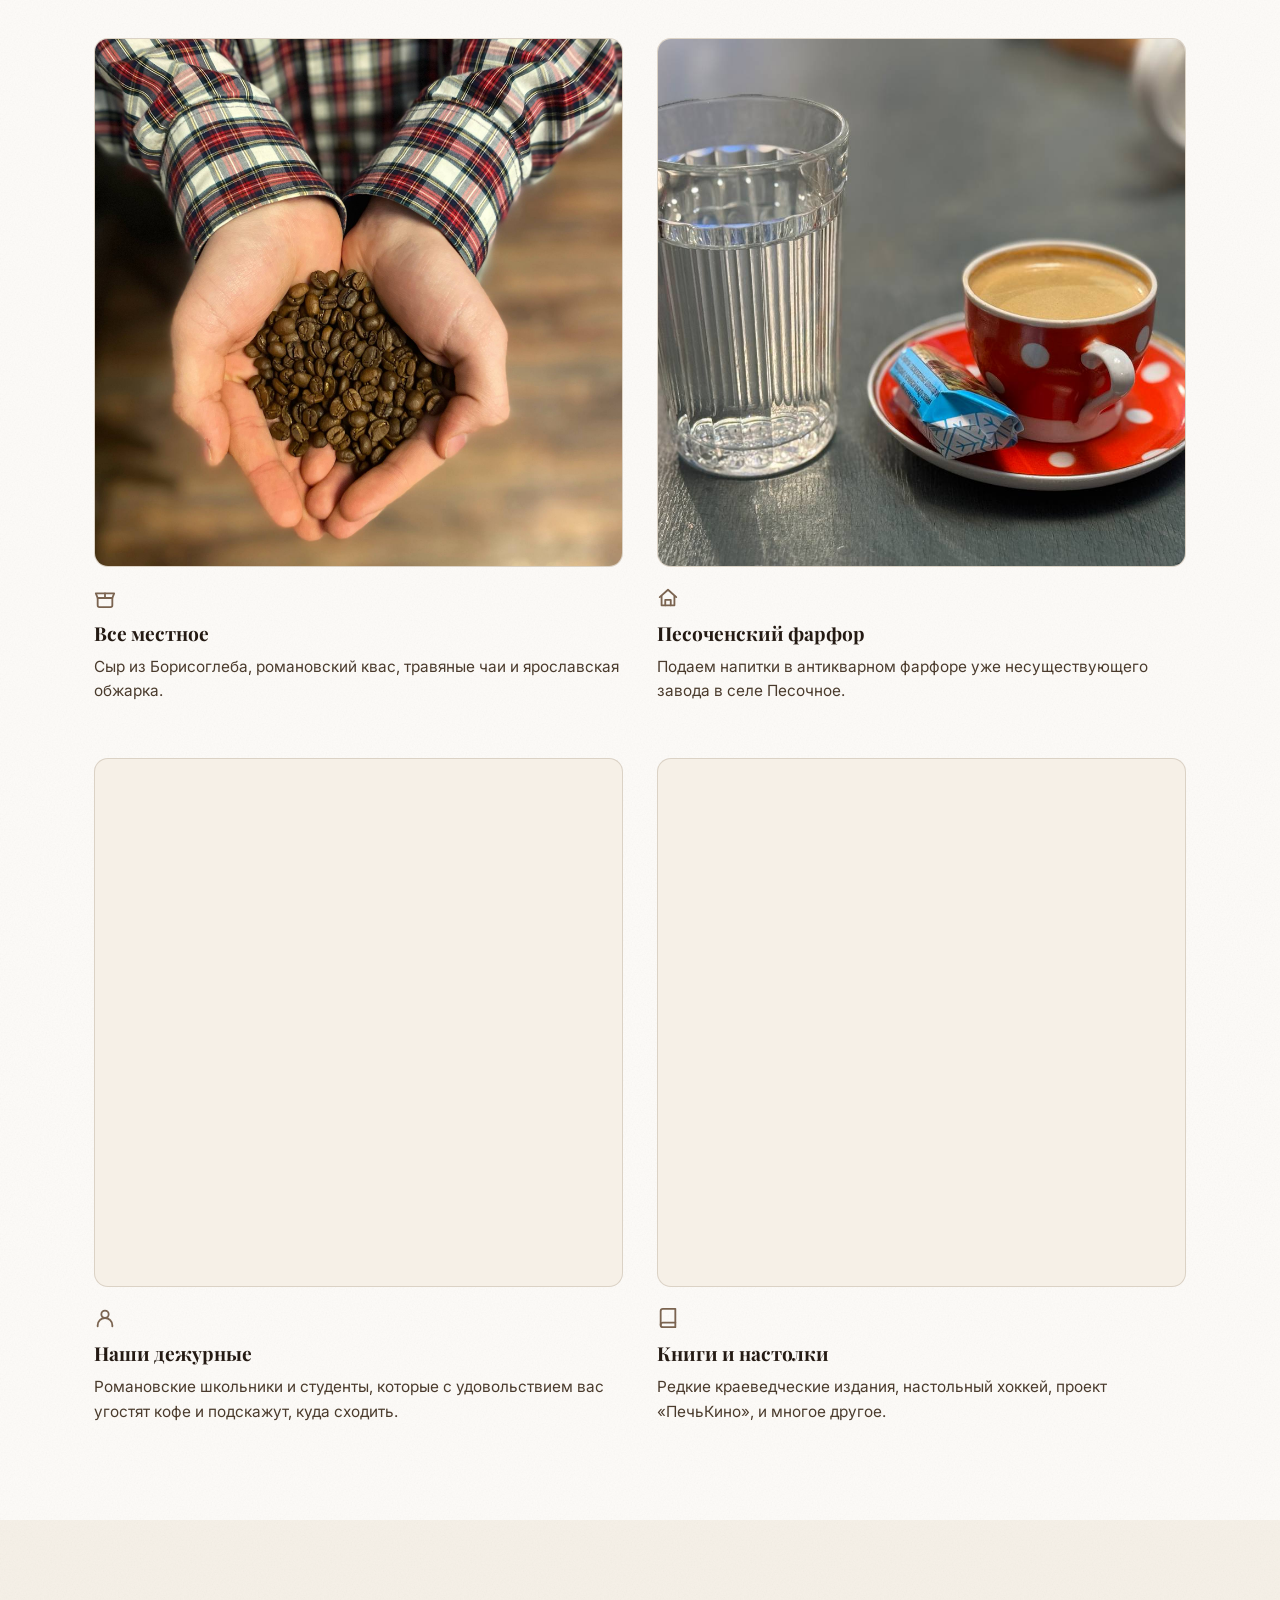
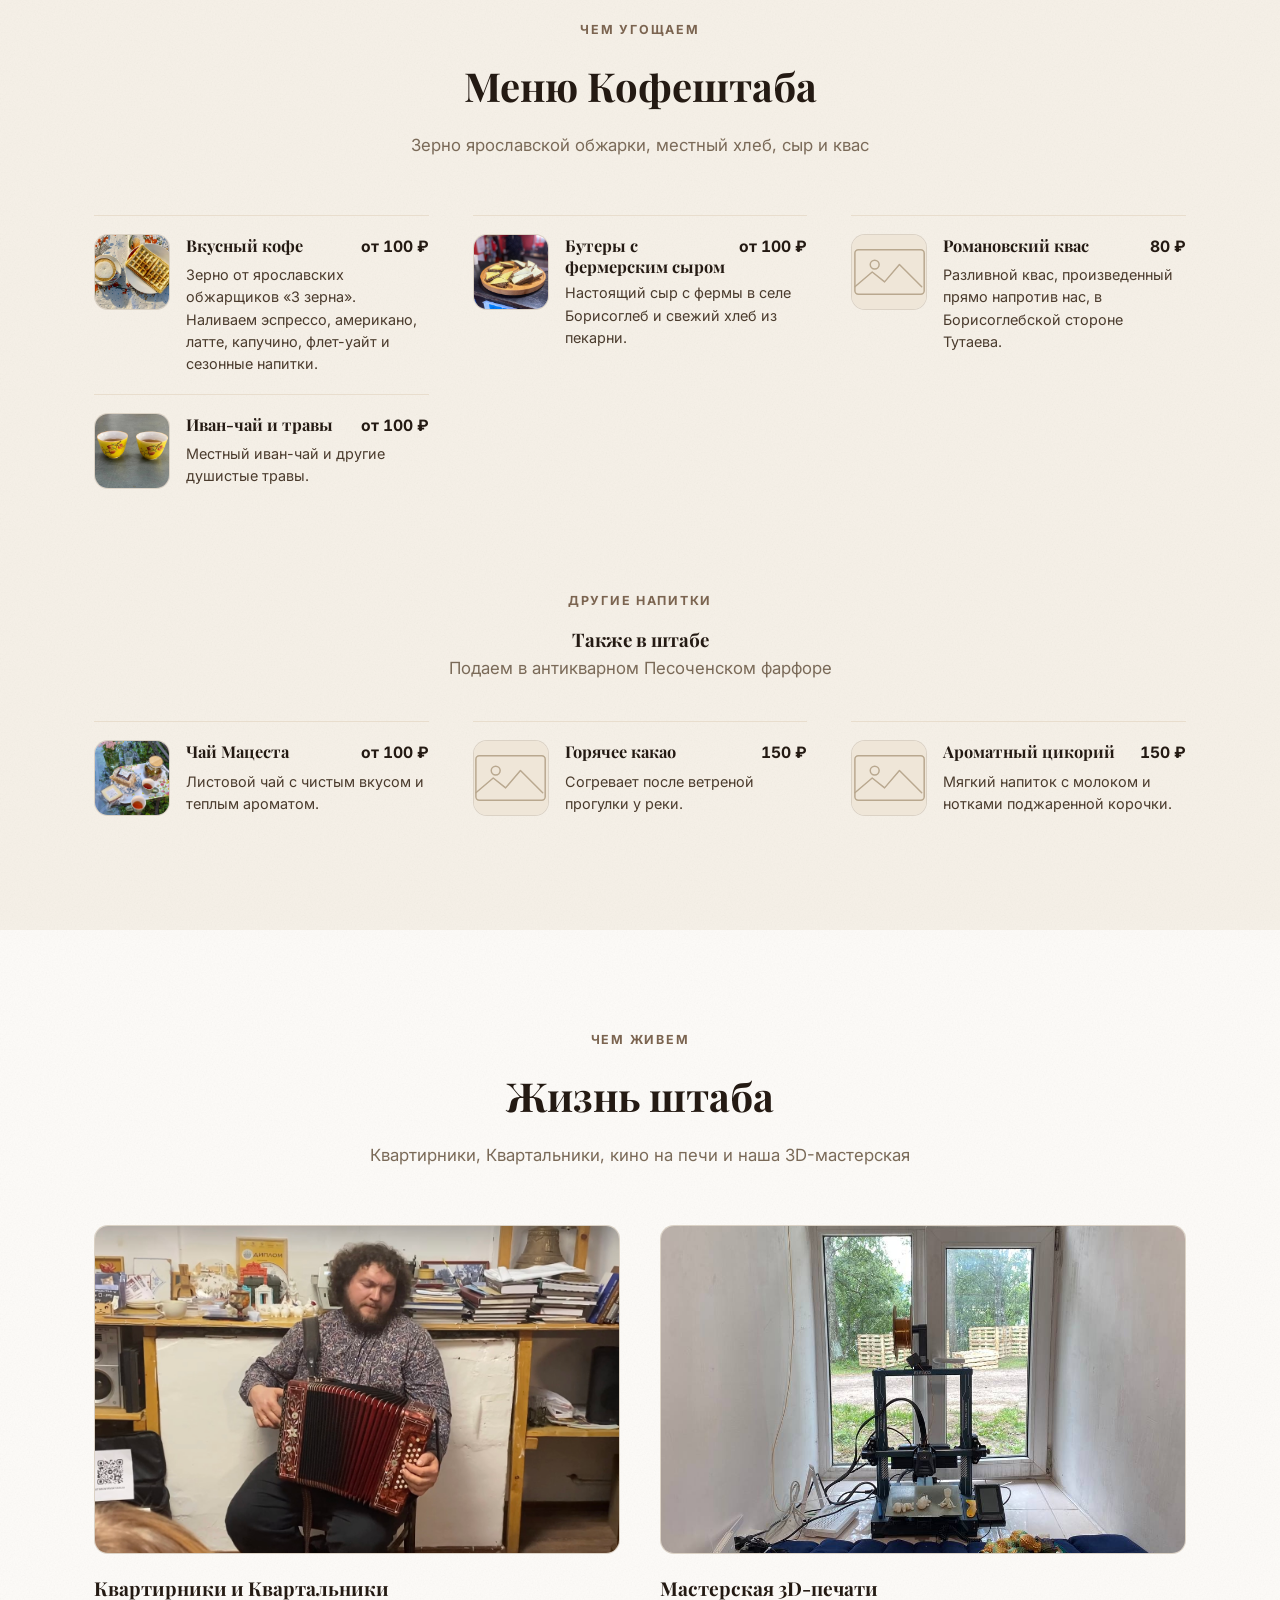
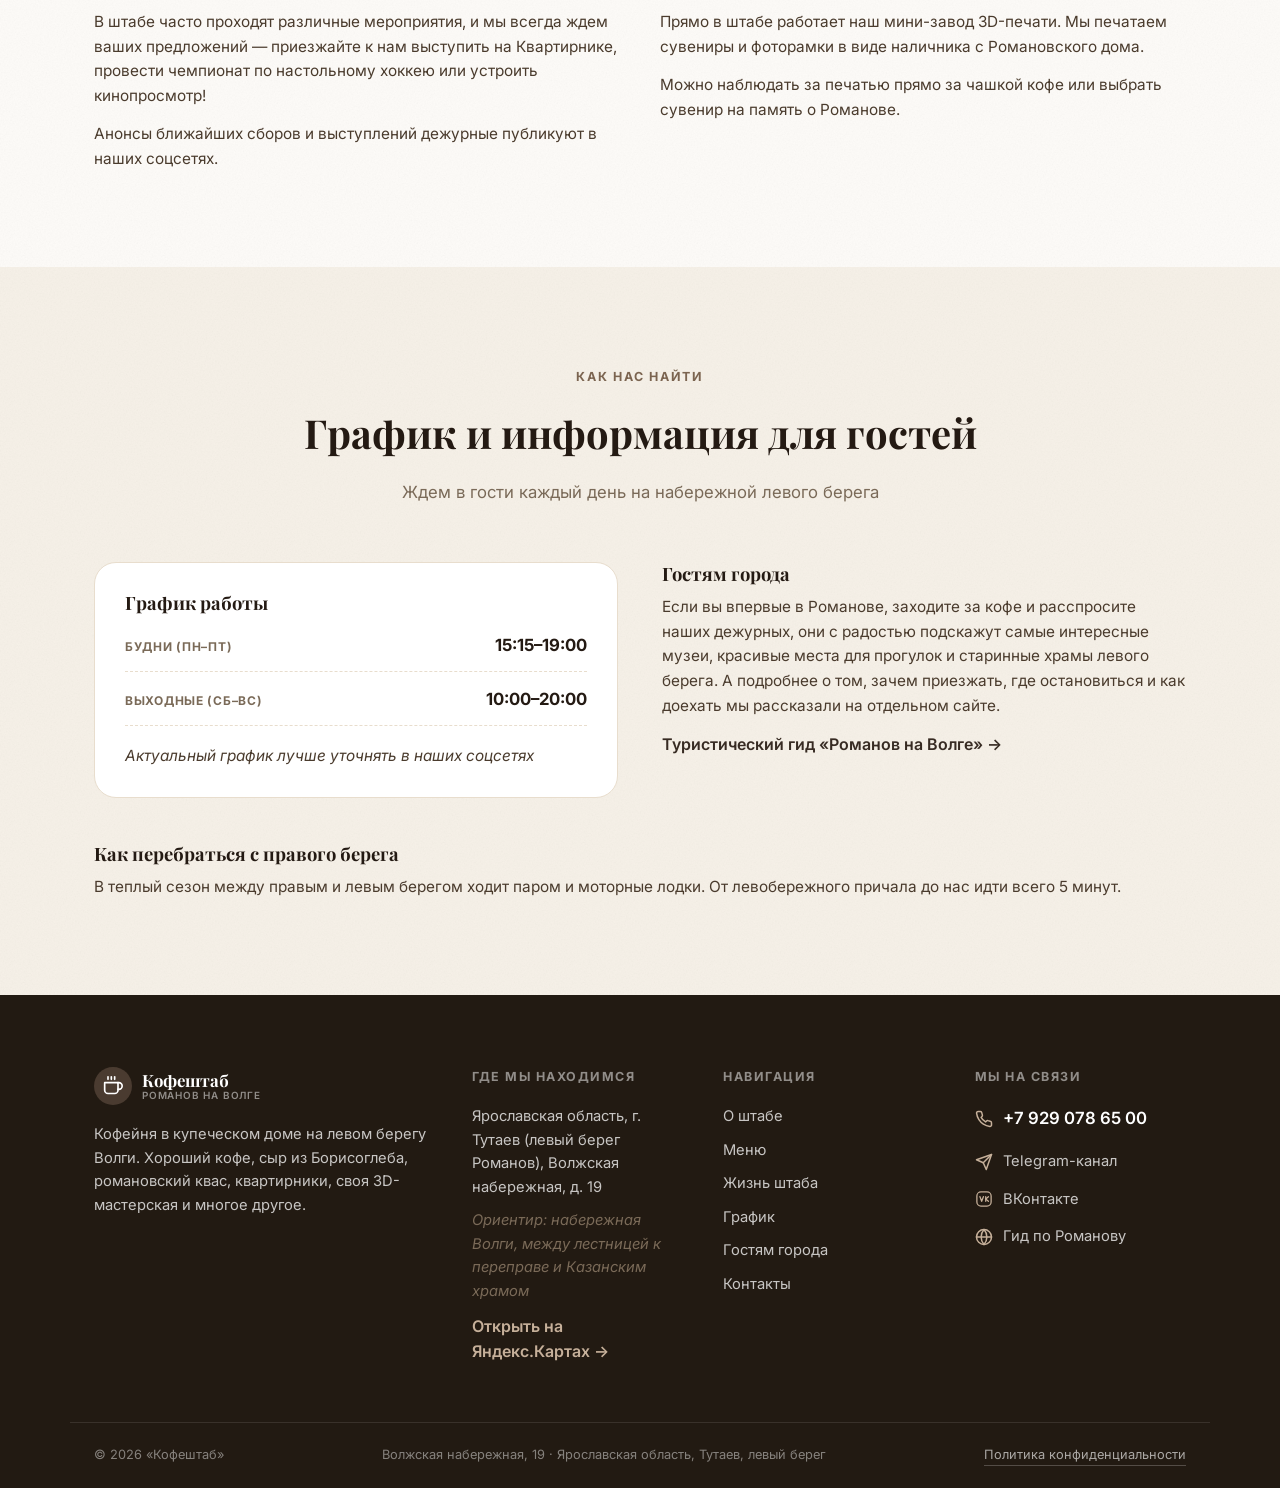
==== commit b8a7a4fb: "Point every absolute URL at coffeeshtob.ru All 14 references across five files move together: canoni" ====
--- a/index.html
+++ b/index.html
@@ -10,7 +10,7 @@
 <!-- All absolute URLs below point at the current production host. Change them
      together if the site moves to a custom domain — and register that domain's
      /admin/ as a GitLab redirect URI first (see CLAUDE.md). -->
-<link rel="canonical" href="https://coffeeshtob-site-cc.haknisvouzizn.workers.dev/">
+<link rel="canonical" href="https://coffeeshtob.ru/">
 
 <!-- Icons. favicon.svg covers modern browsers at any size; favicon.ico carries
      16/32/48/64/128/256 for older ones and for crawlers that still fetch
@@ -25,15 +25,15 @@
 <meta property="og:locale" content="ru_RU">
 <meta property="og:title" content="Кофештаб — кофейня в Тутаеве (Романов)">
 <meta property="og:description" content="Кофейня в купеческом доме на Волжской набережной, Романов (Тутаев, левый берег). Хороший кофе, местные продукты, книги, настолки и своя 3D-мастерская.">
-<meta property="og:url" content="https://coffeeshtob-site-cc.haknisvouzizn.workers.dev/">
-<meta property="og:image" content="https://coffeeshtob-site-cc.haknisvouzizn.workers.dev/og-image.jpg">
+<meta property="og:url" content="https://coffeeshtob.ru/">
+<meta property="og:image" content="https://coffeeshtob.ru/og-image.jpg">
 <meta property="og:image:width" content="1200">
 <meta property="og:image:height" content="630">
 <meta property="og:image:alt" content="Кофештаб — кофейня в купеческом доме на Волжской набережной">
 <meta name="twitter:card" content="summary_large_image">
 <meta name="twitter:title" content="Кофештаб — кофейня в Тутаеве (Романов)">
 <meta name="twitter:description" content="Кофейня в купеческом доме на Волжской набережной, Романов (Тутаев, левый берег). Хороший кофе, местные продукты, книги, настолки и своя 3D-мастерская.">
-<meta name="twitter:image" content="https://coffeeshtob-site-cc.haknisvouzizn.workers.dev/og-image.jpg">
+<meta name="twitter:image" content="https://coffeeshtob.ru/og-image.jpg">
 
 <link rel="preconnect" href="https://fonts.googleapis.com">
 <link rel="preconnect" href="https://fonts.gstatic.com" crossorigin>
@@ -48,8 +48,8 @@
   "@type": "CafeOrCoffeeShop",
   "name": "Кофештаб «Романов на Волге»",
   "description": "Кофейня в купеческом доме на Волжской набережной, Романов (Тутаев, левый берег). Хороший кофе, местные продукты, книги, настолки и своя 3D-мастерская.",
-  "url": "https://coffeeshtob-site-cc.haknisvouzizn.workers.dev/",
-  "image": "https://coffeeshtob-site-cc.haknisvouzizn.workers.dev/og-image.jpg",
+  "url": "https://coffeeshtob.ru/",
+  "image": "https://coffeeshtob.ru/og-image.jpg",
   "telephone": "+79290786500",
   "address": {
     "@type": "PostalAddress",
--- a/style.css
+++ b/style.css
@@ -920,8 +920,34 @@
 
 @media (max-width: 640px) {
   .container { padding: 0 18px; }
-  .hero { min-height: auto; padding: 22px 0 56px; }
-  .hero-inner { padding: 0 20px; margin-top: 34px; }
+  /* The hero fills the phone screen exactly, so #about is not peeking in at the
+     bottom when the site first opens. The header sits above the hero in flow,
+     so subtracting it lands the hero's bottom edge on the fold rather than
+     pushing it a header's height past it.
+
+     `dvh`, not `vh`: on mobile Safari and Chrome `100vh` is the *large* viewport
+     — the height with the address bar hidden — so a 100vh hero is taller than
+     the screen actually is while the bar is showing, and #about peeks in anyway.
+     `dvh` tracks the bar. The `vh` line above is the fallback for browsers
+     without `dvh`; it errs slightly tall, which is the harmless direction.
+
+     `min-height`, not `height`: a short landscape screen must still be able to
+     grow the hero rather than clip the copy. */
+  .hero {
+    min-height: calc(100vh - var(--header-h));
+    min-height: calc(100dvh - var(--header-h));
+    /* Near-symmetric top/bottom so `margin: auto` below centres the copy for
+       real. The old 56px bottom was sized for a content-height hero; at full
+       height it offsets the centring and leaves a visible gap under the
+       buttons. Slightly less at the bottom keeps the block a touch above true
+       centre, which is where it wants to sit optically. */
+    padding: 22px 0 32px;
+  }
+  /* Centre the copy in whatever the badge leaves, rather than pinning it near
+     the top — at full height that would strand it against the header with the
+     whole lower screen empty. `margin: auto` on a flex child does this and
+     re-solves at any screen height, so no fixed offset needs retuning. */
+  .hero-inner { padding: 0 20px; margin: auto; }
   .hero-top { padding: 0 20px; }
   .section { padding: 64px 0; }
   .section-head { margin-bottom: 40px; }
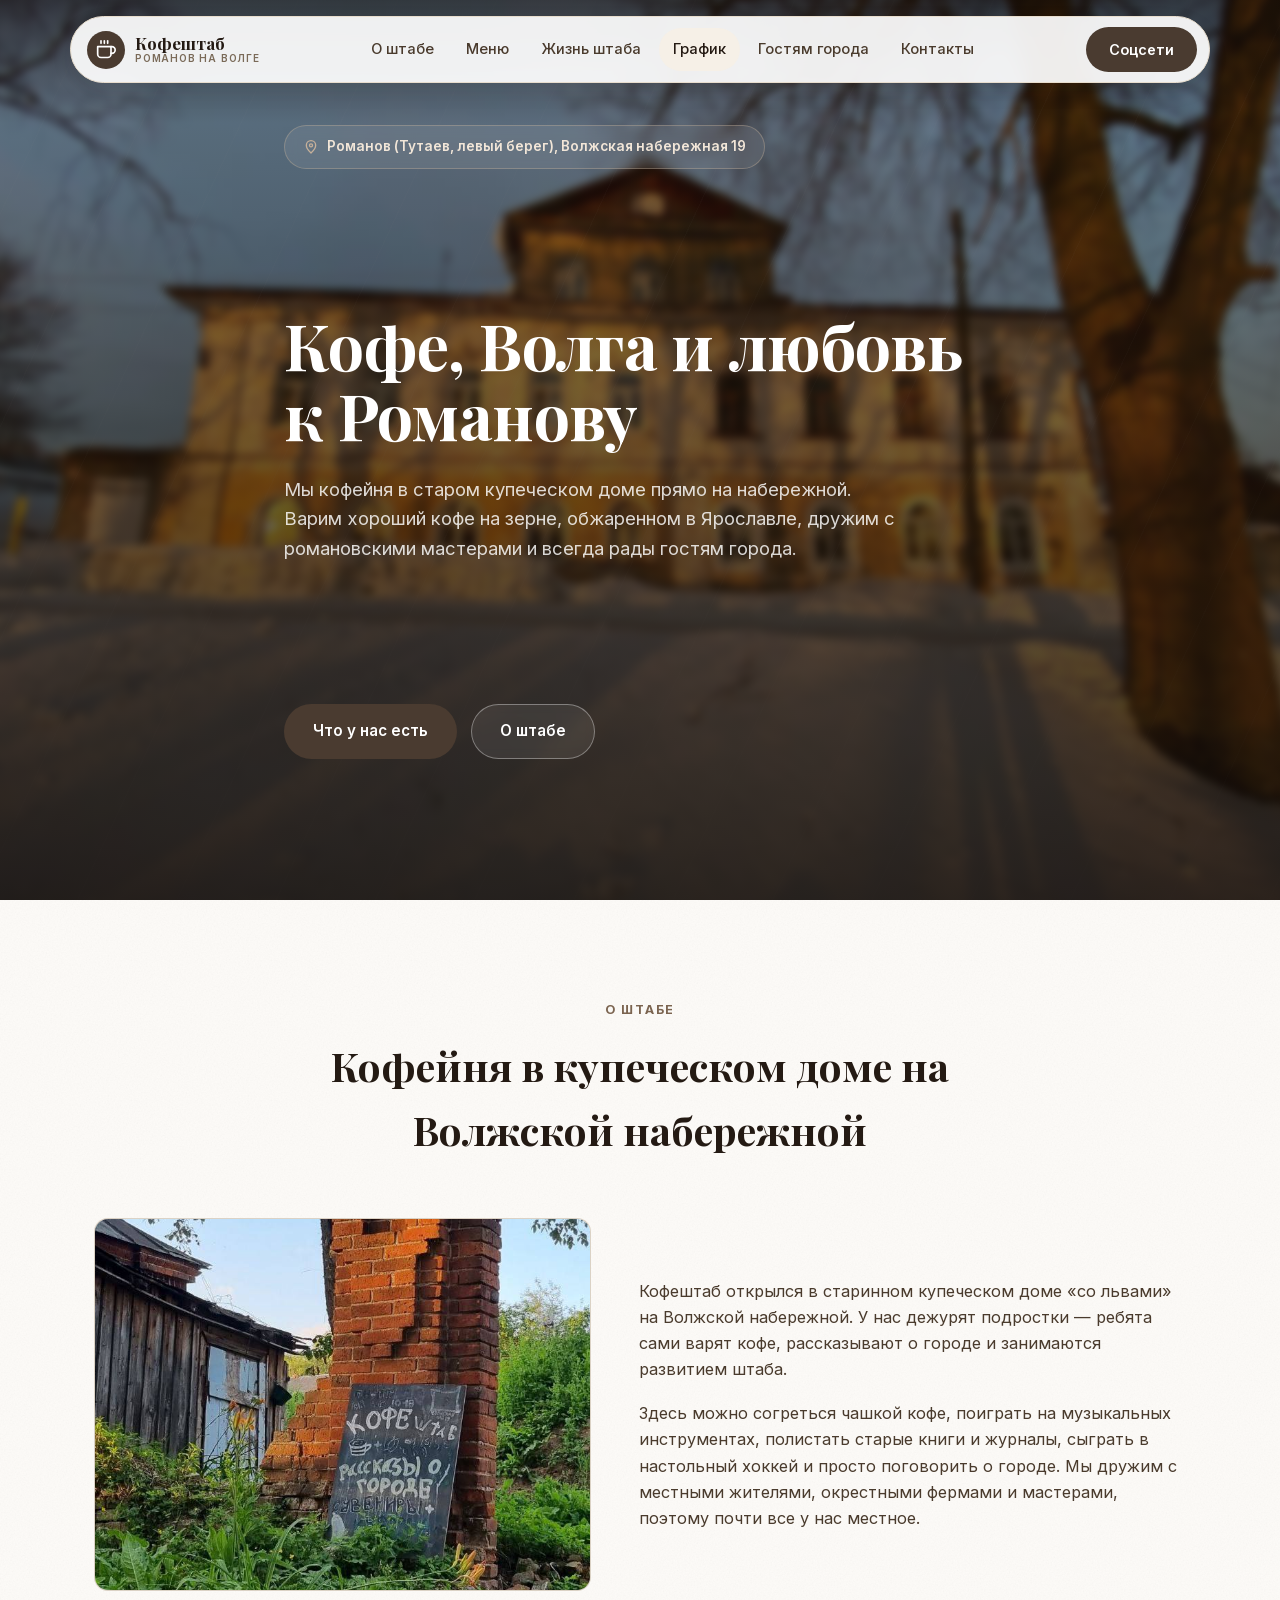
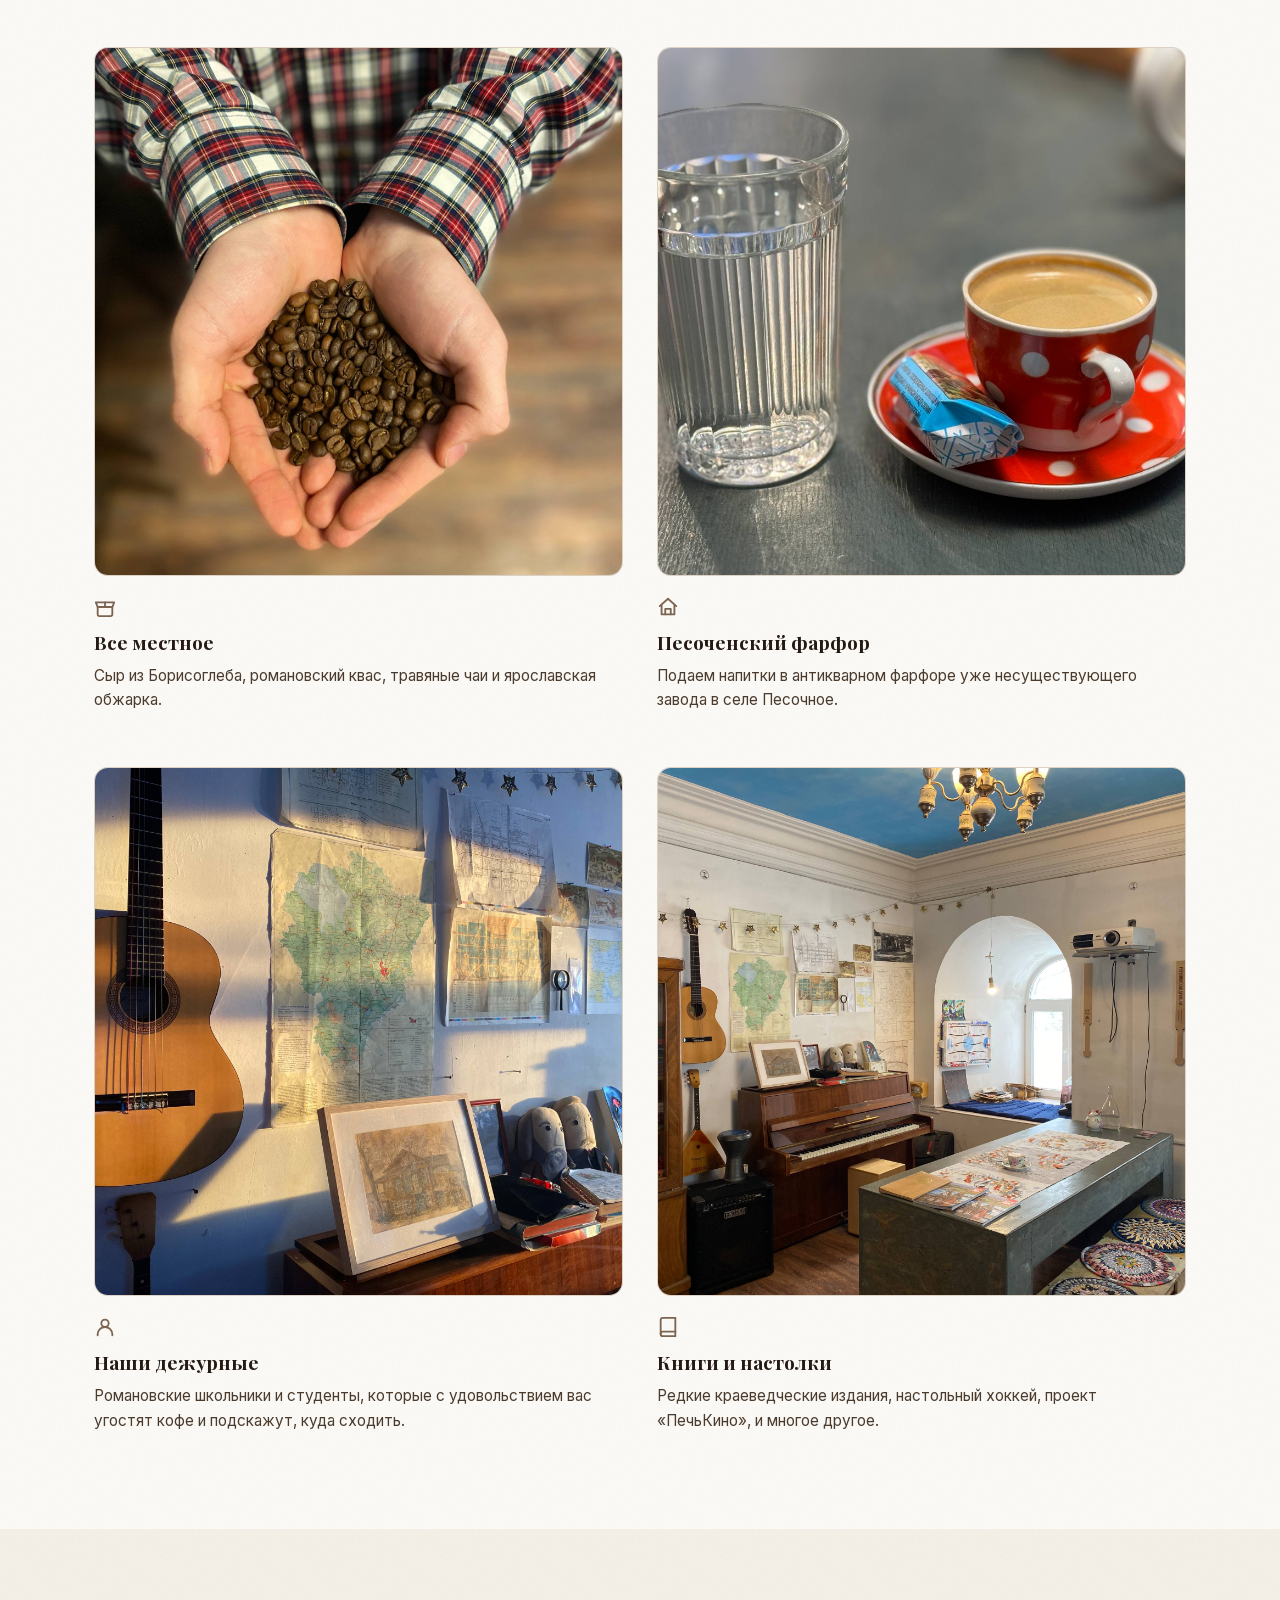
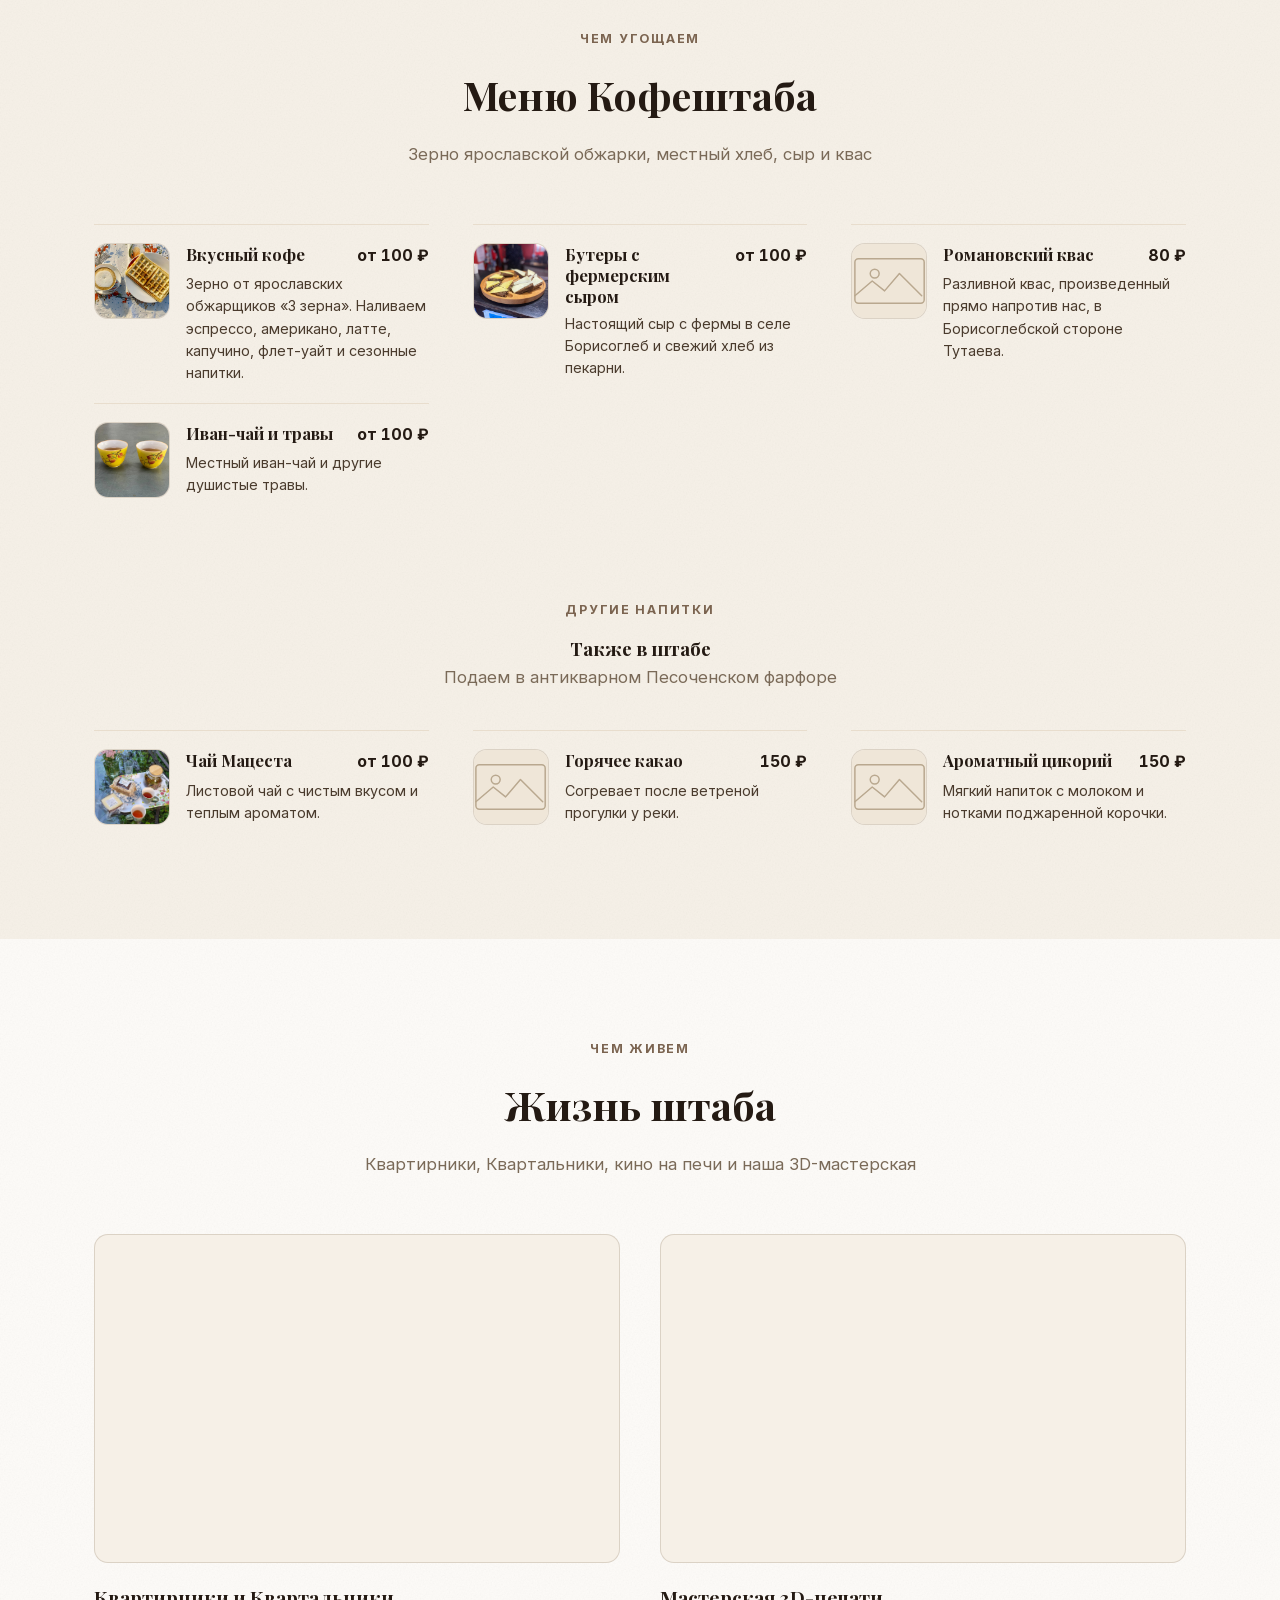
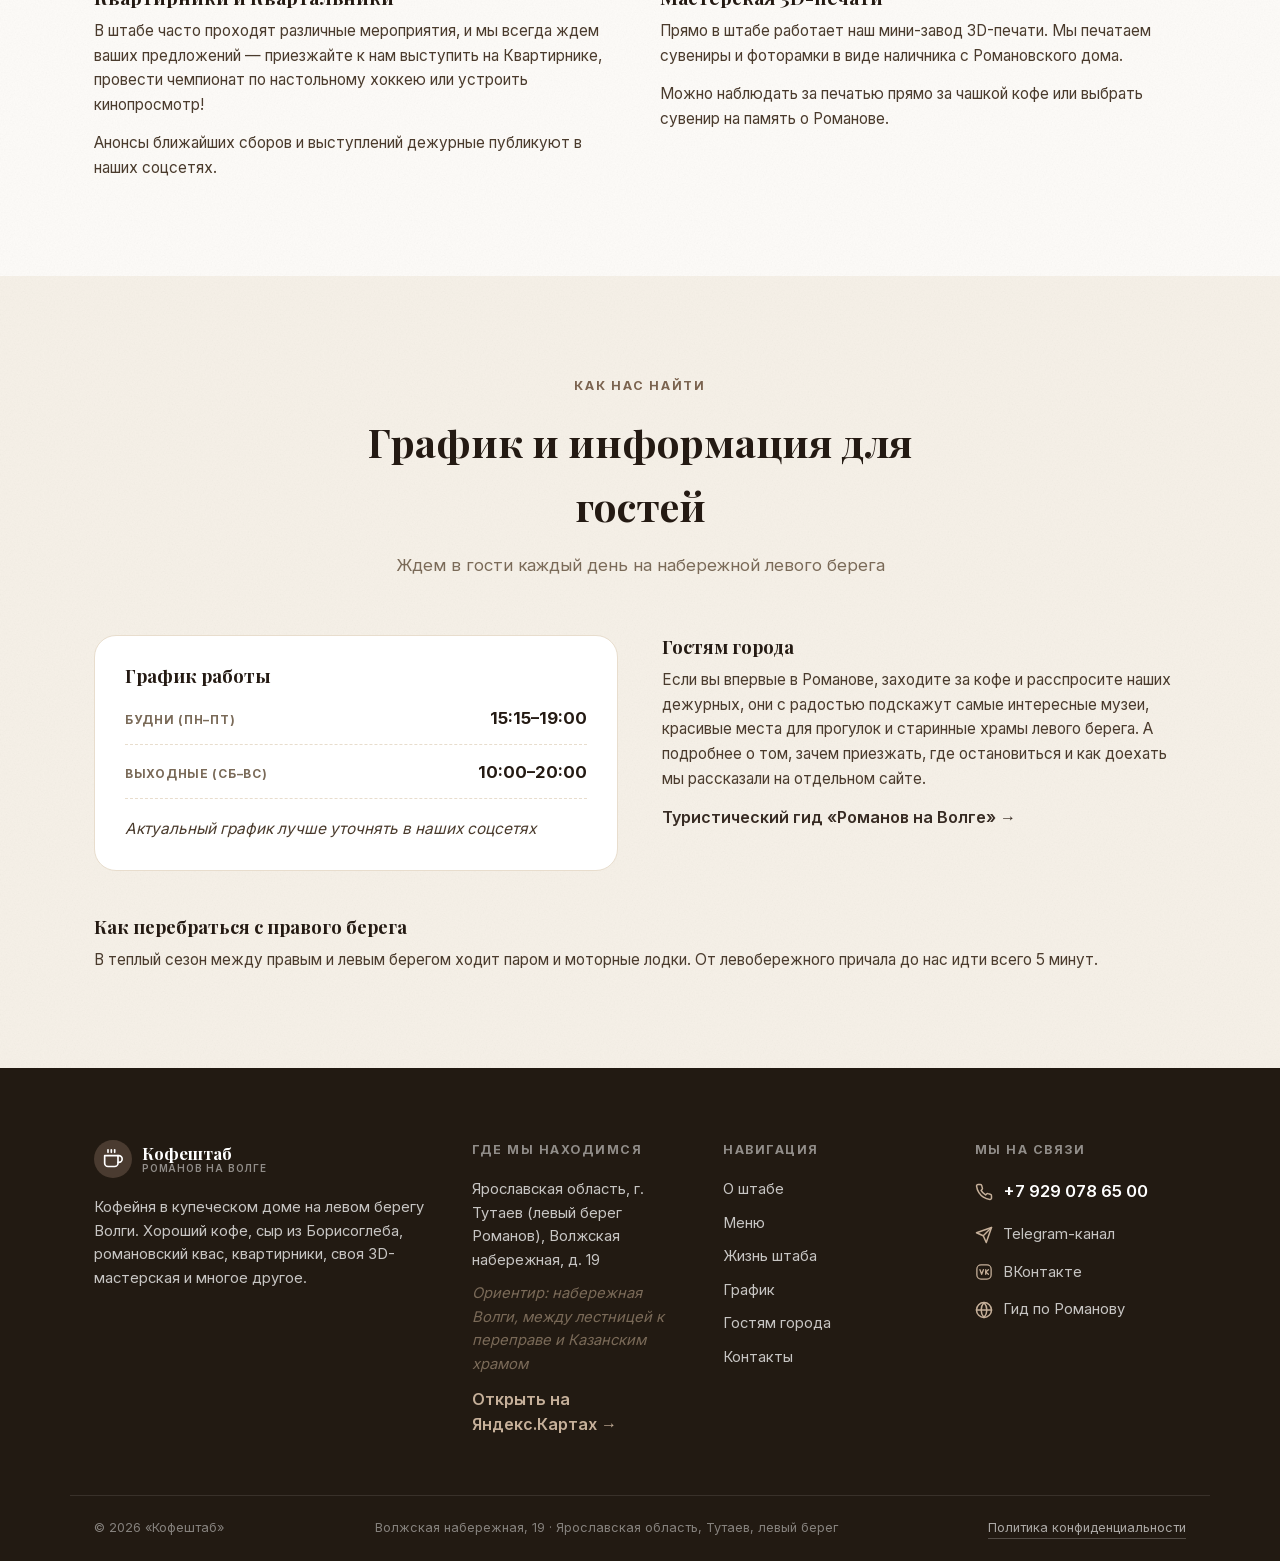
==== commit 7e2b8e86: "Self-host the fonts and Decap so the page makes no third-party requests The client reports the site " ====
--- a/index.html
+++ b/index.html
@@ -35,9 +35,6 @@
 <meta name="twitter:description" content="Кофейня в купеческом доме на Волжской набережной, Романов (Тутаев, левый берег). Хороший кофе, местные продукты, книги, настолки и своя 3D-мастерская.">
 <meta name="twitter:image" content="https://coffeeshtob.ru/og-image.jpg">
 
-<link rel="preconnect" href="https://fonts.googleapis.com">
-<link rel="preconnect" href="https://fonts.gstatic.com" crossorigin>
-<link href="https://fonts.googleapis.com/css2?family=Playfair+Display:wght@600;700;800&family=Inter:wght@400;500;600;700&display=swap" rel="stylesheet">
 <link rel="stylesheet" href="style.css">
 <!-- Structured data. Only facts that are actually on the page — no invented
      geo coordinates, no made-up price range. Opening hours mirror #schedule;
--- a/style.css
+++ b/style.css
@@ -1,4 +1,90 @@
 /* Deployed via Cloudflare Workers static assets, built from GitLab on push. */
+/* ===== Fonts =====
+   Self-hosted, not loaded from Google. The site is for a Russian audience and
+   fonts.googleapis.com is unreliable there: the stylesheet <link> was
+   render-blocking in <head>, so when Google was slow the page showed nothing at
+   all until the request timed out, then fell back to system fonts. Serving the
+   files from our own origin removes a third party from the critical path
+   entirely — and removes the only thing on the public page that told an outside
+   company who was visiting, which is why privacy.html no longer has a "Шрифты"
+   section.
+
+   Both families are variable (one file per subset covers every weight we use)
+   and split by `unicode-range`, so a Russian page downloads only the cyrillic
+   and latin subsets — the others sit unused unless someone types a character
+   that needs them. Regenerate with the script in CLAUDE.md if the weights
+   change. Both are SIL Open Font License, which permits self-hosting. */
+
+/* Inter — latin */
+@font-face {
+  font-family: 'Inter';
+  font-style: normal;
+  font-weight: 400 700;
+  font-display: swap;
+  src: url(fonts/inter-latin.woff2) format('woff2');
+  unicode-range: U+0000-00FF, U+0131, U+0152-0153, U+02BB-02BC, U+02C6, U+02DA, U+02DC, U+0304, U+0308, U+0329, U+2000-206F, U+20AC, U+2122, U+2191, U+2193, U+2212, U+2215, U+FEFF, U+FFFD;
+}
+
+/* Inter — cyrillic */
+@font-face {
+  font-family: 'Inter';
+  font-style: normal;
+  font-weight: 400 700;
+  font-display: swap;
+  src: url(fonts/inter-cyrillic.woff2) format('woff2');
+  unicode-range: U+0301, U+0400-045F, U+0490-0491, U+04B0-04B1, U+2116;
+}
+
+/* Inter — latin-ext */
+@font-face {
+  font-family: 'Inter';
+  font-style: normal;
+  font-weight: 400 700;
+  font-display: swap;
+  src: url(fonts/inter-latin-ext.woff2) format('woff2');
+  unicode-range: U+0100-02BA, U+02BD-02C5, U+02C7-02CC, U+02CE-02D7, U+02DD-02FF, U+0304, U+0308, U+0329, U+1D00-1DBF, U+1E00-1E9F, U+1EF2-1EFF, U+2020, U+20A0-20AB, U+20AD-20C0, U+2113, U+2C60-2C7F, U+A720-A7FF;
+}
+
+/* Inter — cyrillic-ext */
+@font-face {
+  font-family: 'Inter';
+  font-style: normal;
+  font-weight: 400 700;
+  font-display: swap;
+  src: url(fonts/inter-cyrillic-ext.woff2) format('woff2');
+  unicode-range: U+0460-052F, U+1C80-1C8A, U+20B4, U+2DE0-2DFF, U+A640-A69F, U+FE2E-FE2F;
+}
+
+/* Playfair Display — latin */
+@font-face {
+  font-family: 'Playfair Display';
+  font-style: normal;
+  font-weight: 600 800;
+  font-display: swap;
+  src: url(fonts/playfair-display-latin.woff2) format('woff2');
+  unicode-range: U+0000-00FF, U+0131, U+0152-0153, U+02BB-02BC, U+02C6, U+02DA, U+02DC, U+0304, U+0308, U+0329, U+2000-206F, U+20AC, U+2122, U+2191, U+2193, U+2212, U+2215, U+FEFF, U+FFFD;
+}
+
+/* Playfair Display — cyrillic */
+@font-face {
+  font-family: 'Playfair Display';
+  font-style: normal;
+  font-weight: 600 800;
+  font-display: swap;
+  src: url(fonts/playfair-display-cyrillic.woff2) format('woff2');
+  unicode-range: U+0301, U+0400-045F, U+0490-0491, U+04B0-04B1, U+2116;
+}
+
+/* Playfair Display — latin-ext */
+@font-face {
+  font-family: 'Playfair Display';
+  font-style: normal;
+  font-weight: 600 800;
+  font-display: swap;
+  src: url(fonts/playfair-display-latin-ext.woff2) format('woff2');
+  unicode-range: U+0100-02BA, U+02BD-02C5, U+02C7-02CC, U+02CE-02D7, U+02DD-02FF, U+0304, U+0308, U+0329, U+1D00-1DBF, U+1E00-1E9F, U+1EF2-1EFF, U+2020, U+20A0-20AB, U+20AD-20C0, U+2113, U+2C60-2C7F, U+A720-A7FF;
+}
+
 /* ===== Tokens ===== */
 :root {
   /* Near-white base, autumn/coffee accents. Token names kept from the original
@@ -208,6 +294,19 @@
 
 .nav-social-btn { padding: 10px 22px; font-size: 0.9rem; flex-shrink: 0; }
 
+/* Legal pages (privacy.html, 404.html) carry a two-item header — brand, then a
+   single "На главную" button — so there is no .main-nav in between to take up
+   the slack with its `margin: 0 auto`, and the button ends up sitting against
+   the brand instead of at the right edge.
+
+   Keyed on the adjacency rather than a modifier class on purpose: it is the
+   *absence of the nav* that needs correcting, and matching that structurally
+   covers both legal pages at once and any future one, with no way to add a page
+   and forget the class. On index.html the nav sits between the two, so this
+   never matches there. Below 860px it is redundant — .nav-social-btn already
+   takes `margin-left: auto` on every page — but harmless, being the same value. */
+.brand + .nav-social-btn { margin-left: auto; }
+
 /* Three plain lines — no circle, no border. Shown only below 860px. */
 .nav-toggle {
   display: none;
@@ -289,11 +388,49 @@
 /* ===== Hero ===== */
 .hero {
   position: relative;
-  min-height: 88vh;
+  /* Fills the viewport exactly, at every width and every window height. This
+     replaced a flat 88vh, which could only be right at one window height and
+     otherwise left a stray cream strip under the photo — around 8px at 900px
+     tall, 20px at 1000px.
+
+     **`svh`, never `dvh`.** `dvh` is the *dynamic* viewport: it re-resolves as
+     the mobile address bar collapses and expands, so the hero grew mid-scroll
+     and the cover-fitted photo rescaled with it — a visible, janky zoom on every
+     iOS scroll, made worse by the 4px blur having to repaint. `svh` is the
+     *small* viewport (the height with the bar showing) and is constant for the
+     life of the page, so nothing reflows while scrolling. It is also the safe
+     end of the range: the hero can never be taller than what is on screen, so
+     #about stays hidden at rest whatever the bar is doing. Once the bar
+     collapses mid-scroll a sliver of the next section appears at the bottom,
+     which is correct — the reader is already scrolling by then.
+
+     The `vh` line is the fallback for browsers without `svh`; on iOS it resolves
+     to the *large* viewport and so errs tall, which is the harmless direction.
+
+     `min-height`, not `height`: a short window must still be able to grow the
+     hero rather than clip the copy. */
+  min-height: 100vh;
+  min-height: 100svh;
   display: flex;
   flex-direction: column;
   align-items: center;
-  padding: 26px 0 80px;
+  /* The hero starts at the very top of the document, behind the sticky header,
+     rather than below it — so the photo runs under the header instead of leaving
+     a band of cream page background above it. That band read as a bright strip
+     cutting the top off the image; the photo reaching the top blends by
+     definition, and the white header pill gains contrast by sitting on a
+     darkened photo rather than on near-white.
+
+     The pull-up is exactly cancelled by the matching top padding, so the content
+     box is identical to what it was when the hero began below the header — which
+     is why the auto-margin thirds below need no adjustment. Change one of these
+     two and you must change the other.
+
+     No bottom padding: the auto margins divide the content box, and padding here
+     would sit outside that and push the buttons half of it too high. The bottom
+     third provides the clearance instead. */
+  margin-top: calc(-1 * var(--header-h));
+  padding: calc(var(--header-h) + 26px) 0 0;
   background:
     radial-gradient(ellipse at top right, rgba(201, 168, 136, 0.16), transparent 55%),
     radial-gradient(ellipse at 10% 90%, rgba(90, 64, 50, 0.34), transparent 60%),
@@ -314,8 +451,20 @@
   z-index: 1;
   /* Darker than a photo alone would need, because the hero image is supplied
      through the CMS — it could be a bright snowy embankment or a dim interior,
-     and the white headline has to stay readable over either. */
-  background: linear-gradient(180deg, rgba(26, 18, 11, 0.46) 0%, rgba(21, 14, 9, 0.84) 100%);
+     and the white headline has to stay readable over either.
+
+     The extra-dark first stop covers the band the sticky header sits over, now
+     that the photo runs to the top of the page. It keeps the white header pill
+     contrasting against whatever the top of the photo happens to be — in the
+     current one, a pale dusk sky. The stop is positioned in `calc()` off the
+     measured header rather than as a percentage, so it tracks the header's real
+     height instead of drifting with the hero's. */
+  background: linear-gradient(
+    180deg,
+    rgba(20, 13, 8, 0.74) 0,
+    rgba(26, 18, 11, 0.46) calc(var(--header-h) + 24px),
+    rgba(21, 14, 9, 0.84) 100%
+  );
   pointer-events: none;
 }
 .hero-inner {
@@ -374,35 +523,40 @@
   flex-wrap: wrap;
 }
 
-/* Desktop only: sit the hero buttons midway between the lead text and the
-   bottom of the hero, instead of tucked right under the copy.
+/* Sit the hero buttons midway between the lead text and the bottom of the hero,
+   instead of tucked right under the copy.
 
    Done with auto margins rather than a fixed offset. .hero-inner grows to fill
    the hero (flex: 1), then the three `auto` margins below — above the heading,
    above the buttons, below the buttons — split the leftover space into equal
    thirds. Equal thirds is exactly the condition for the buttons to be centred
    between the lead and the hero's bottom edge, and it re-solves itself at any
-   viewport height, so nothing needs retuning when the 88vh hero changes size.
-   Below 861px the hero is content-height and this whole idea is moot. */
-@media (min-width: 861px) {
-  /* The auto margins divide the *content* box, so the hero's bottom padding
-     would sit outside the calculation and push the buttons half that padding
-     too high. Fold it into the free space instead; the bottom third keeps the
-     buttons clear of the edge. */
-  .hero { padding-bottom: 0; }
-  .hero-inner {
-    flex: 1;
-    display: flex;
-    flex-direction: column;
-    margin: 0 auto; /* height now fills, so no vertical auto-centring */
-  }
-  .hero-inner h1 { margin-top: auto; }
-  .hero-inner .hero-lead { margin-bottom: 0; }
-  .hero-inner .hero-actions {
-    margin-top: auto;
-    margin-bottom: auto;
-    flex: 0 0 auto; /* don't let it stretch to fill the free space */
-  }
+   viewport height, so nothing needs retuning when the hero changes size.
+
+   This is unconditional, and the hero's bottom padding is zeroed above to suit
+   it: the auto margins divide the *content* box, so bottom padding sits outside
+   the calculation and pushes the buttons half of it too high. The bottom third
+   is what keeps them clear of the edge instead. (The ≤640px block re-adds a
+   small padding for a reason spelled out there.)
+
+   It used to be ≥861px only, back when the phone hero was content-height and
+   there was no space to divide. That stopped being true when the hero grew to
+   fill the screen, and scoping it by width was always incidental — the real
+   condition is "the hero is taller than its content", which is now every width.
+   Leaving the 641–860px band out made tablets the one place where the buttons
+   sat tucked under the lead with 300px of empty photo beneath them. */
+.hero-inner {
+  flex: 1;
+  display: flex;
+  flex-direction: column;
+  margin: 0 auto; /* height now fills, so no vertical auto-centring */
+}
+.hero-inner h1 { margin-top: auto; }
+.hero-inner .hero-lead { margin-bottom: 0; }
+.hero-inner .hero-actions {
+  margin-top: auto;
+  margin-bottom: auto;
+  flex: 0 0 auto; /* don't let it stretch to fill the free space */
 }
 
 /* ===== Sections ===== */
@@ -920,34 +1074,21 @@
 
 @media (max-width: 640px) {
   .container { padding: 0 18px; }
-  /* The hero fills the phone screen exactly, so #about is not peeking in at the
-     bottom when the site first opens. The header sits above the hero in flow,
-     so subtracting it lands the hero's bottom edge on the fold rather than
-     pushing it a header's height past it.
-
-     `dvh`, not `vh`: on mobile Safari and Chrome `100vh` is the *large* viewport
-     — the height with the address bar hidden — so a 100vh hero is taller than
-     the screen actually is while the bar is showing, and #about peeks in anyway.
-     `dvh` tracks the bar. The `vh` line above is the fallback for browsers
-     without `dvh`; it errs slightly tall, which is the harmless direction.
-
-     `min-height`, not `height`: a short landscape screen must still be able to
-     grow the hero rather than clip the copy. */
   .hero {
-    min-height: calc(100vh - var(--header-h));
-    min-height: calc(100dvh - var(--header-h));
-    /* Near-symmetric top/bottom so `margin: auto` below centres the copy for
-       real. The old 56px bottom was sized for a content-height hero; at full
-       height it offsets the centring and leaves a visible gap under the
-       buttons. Slightly less at the bottom keeps the block a touch above true
-       centre, which is where it wants to sit optically. */
-    padding: 22px 0 32px;
+    /* Unlike desktop this keeps a small bottom padding rather than zeroing it.
+       It biases the buttons ~12px above true centre, which is imperceptible,
+       and it is the only thing standing between the last button and the section
+       below on a screen too short to fit the copy — where the free space the
+       auto margins divide is zero, so the bottom third provides no clearance.
+       A 320x568 phone is exactly that case.
+
+       The top half still has to clear the sticky header the hero now sits
+       behind — see the base rule. */
+    padding: calc(var(--header-h) + 22px) 0 24px;
   }
-  /* Centre the copy in whatever the badge leaves, rather than pinning it near
-     the top — at full height that would strand it against the header with the
-     whole lower screen empty. `margin: auto` on a flex child does this and
-     re-solves at any screen height, so no fixed offset needs retuning. */
-  .hero-inner { padding: 0 20px; margin: auto; }
+  /* No vertical margin here: the auto-margin block above owns the vertical
+     rhythm at this width, and `margin: auto` would fight it. */
+  .hero-inner { padding: 0 20px; }
   .hero-top { padding: 0 20px; }
   .section { padding: 64px 0; }
   .section-head { margin-bottom: 40px; }
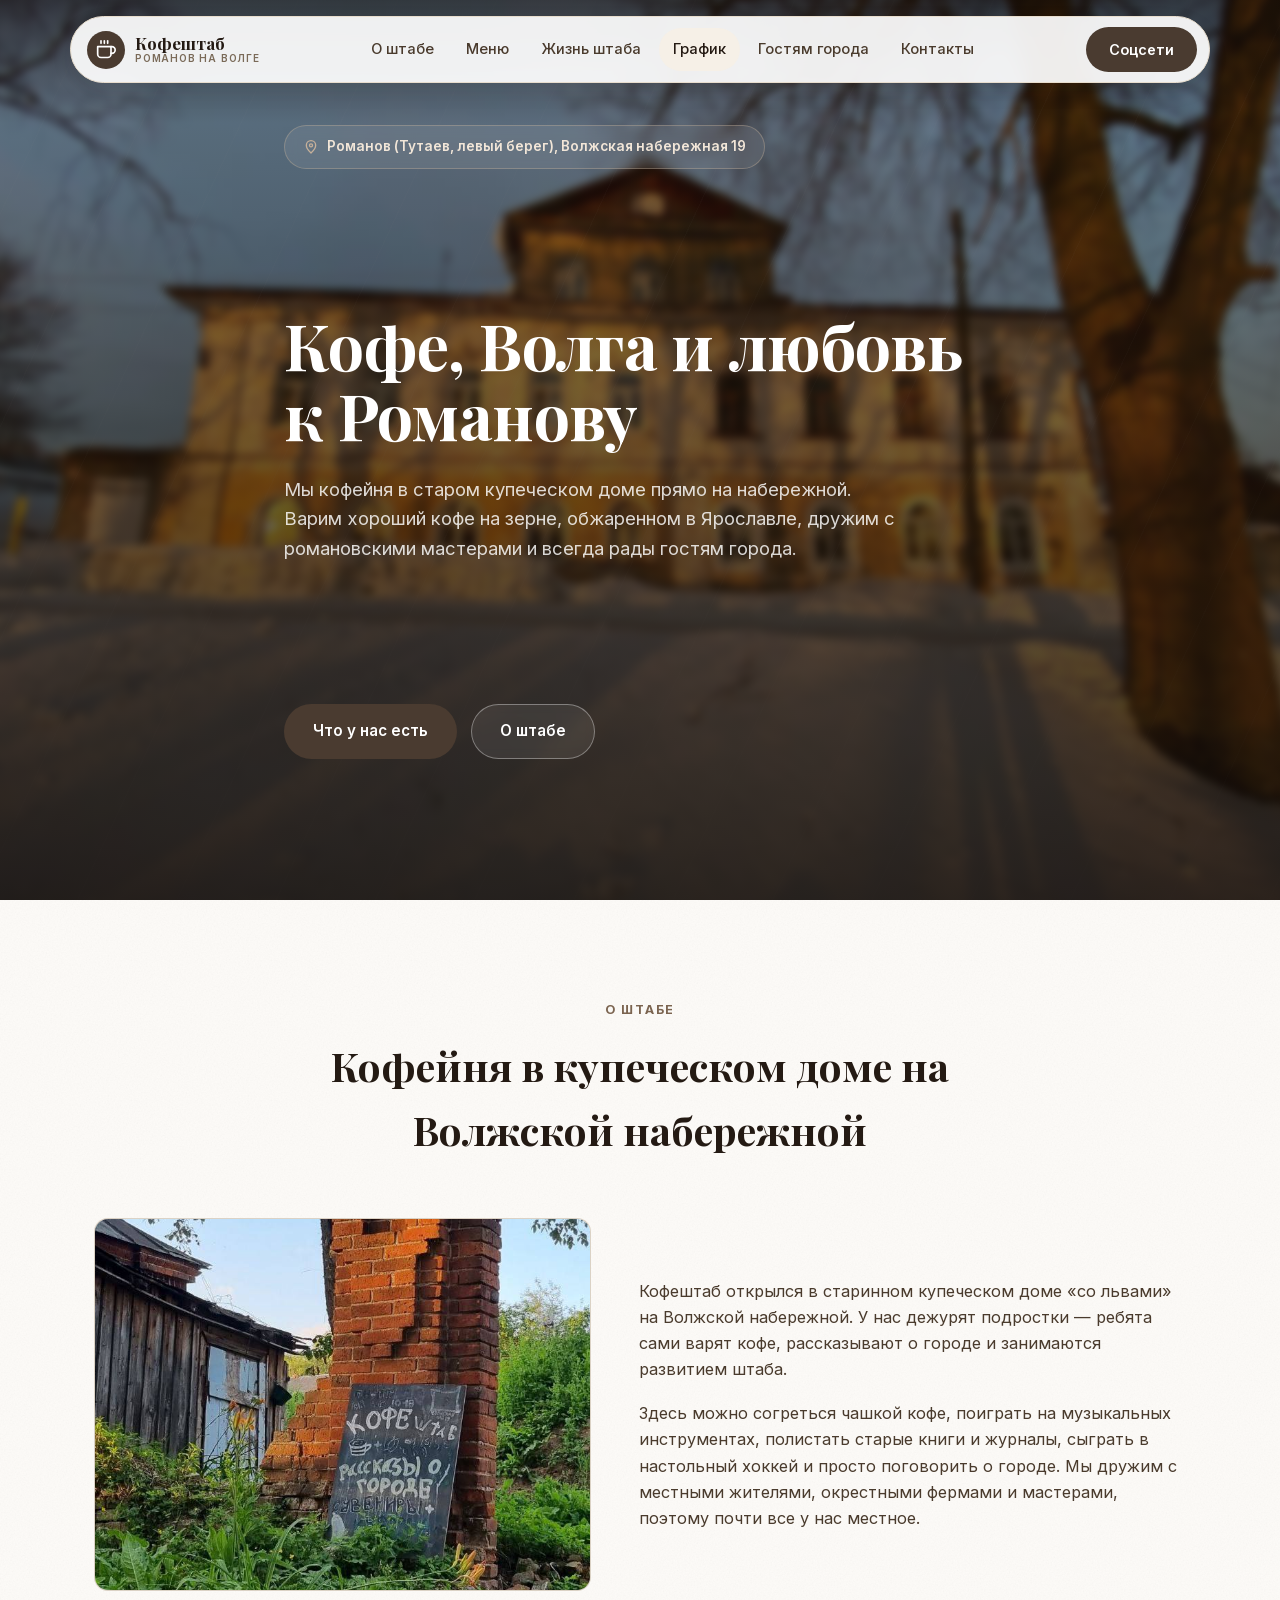
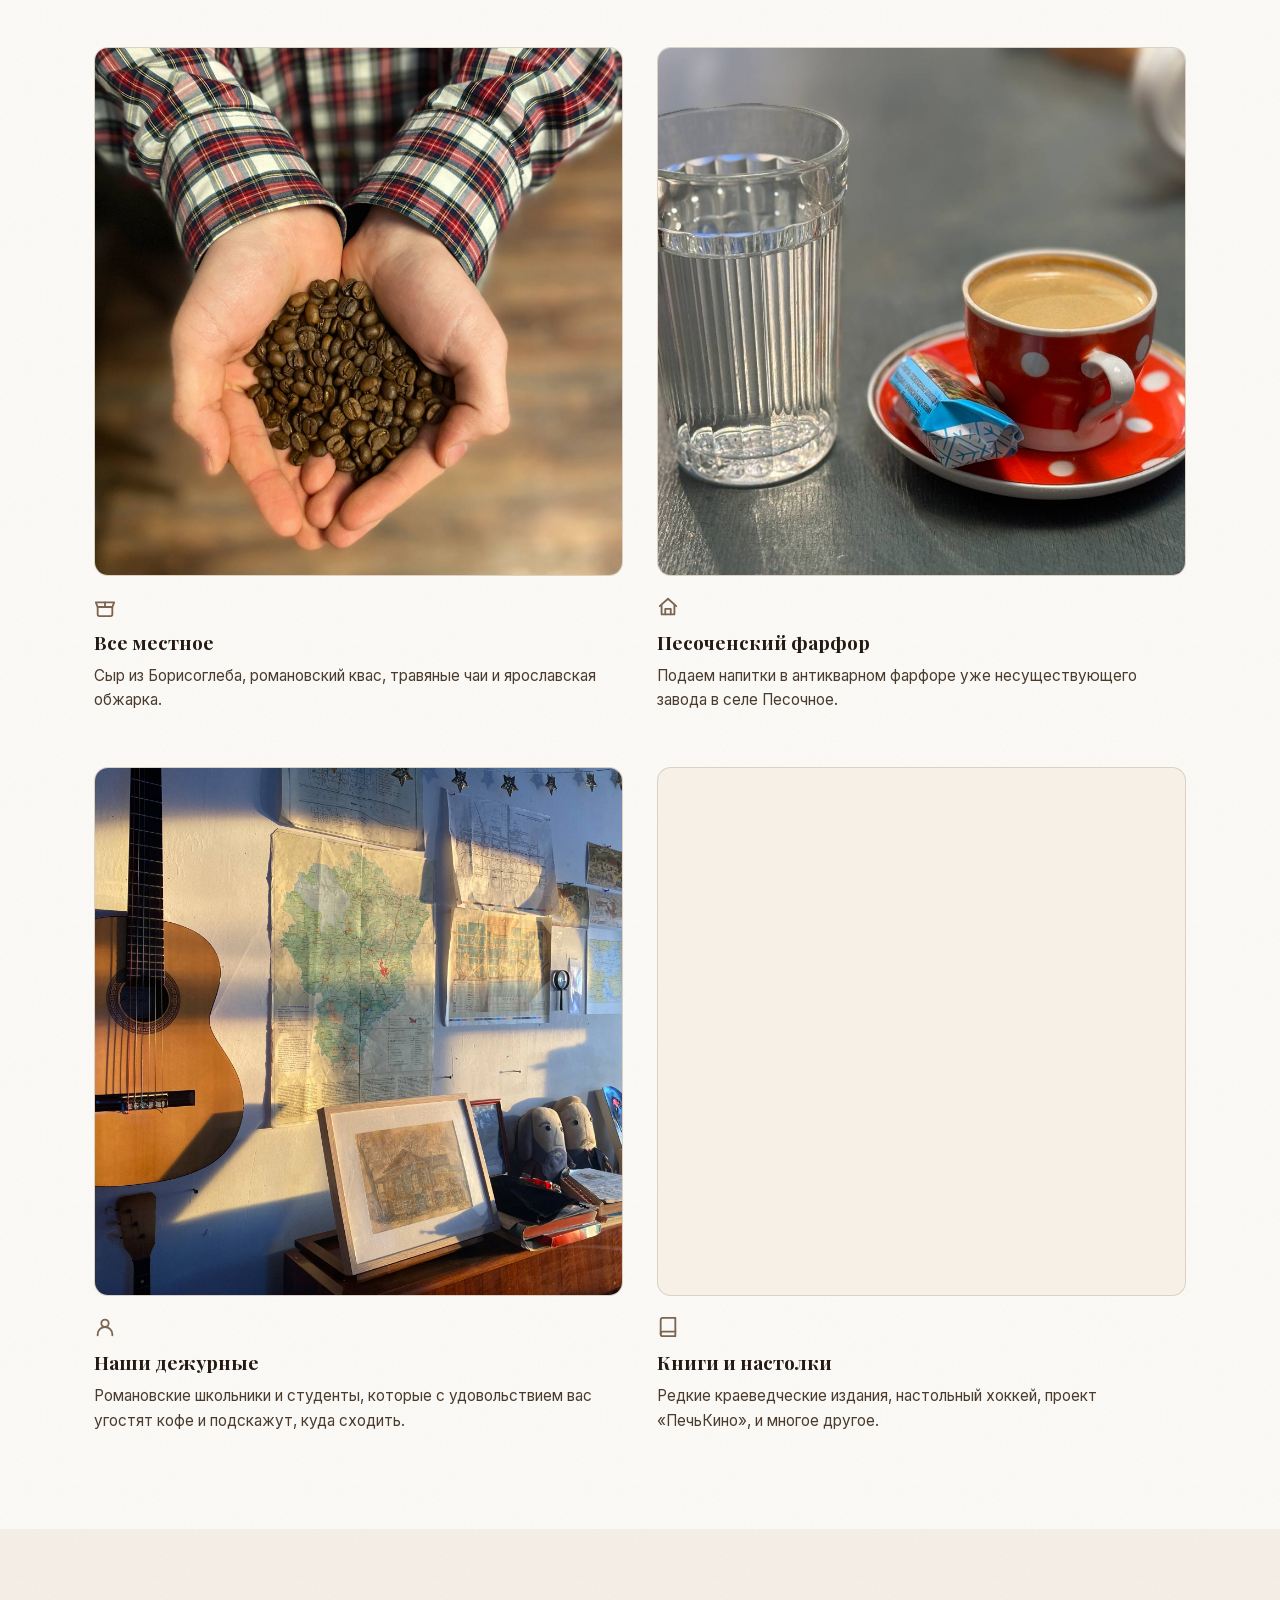
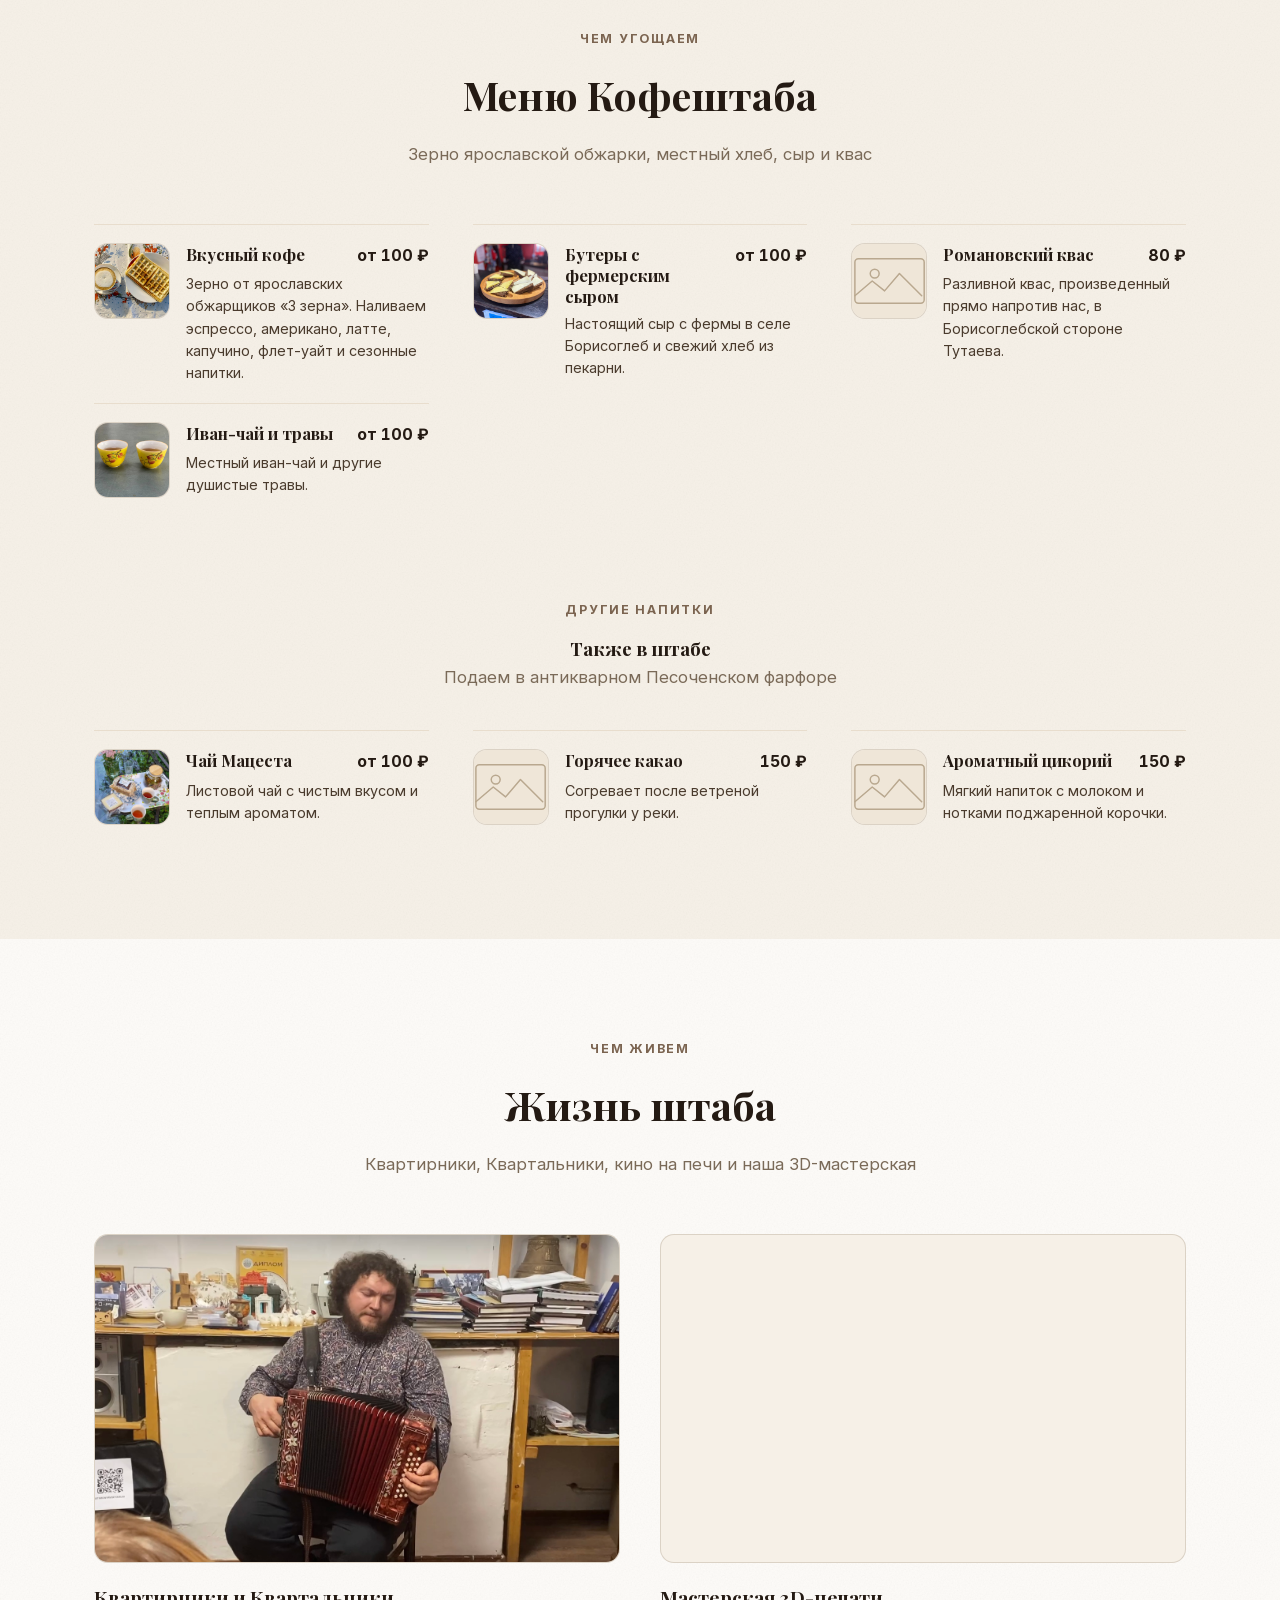
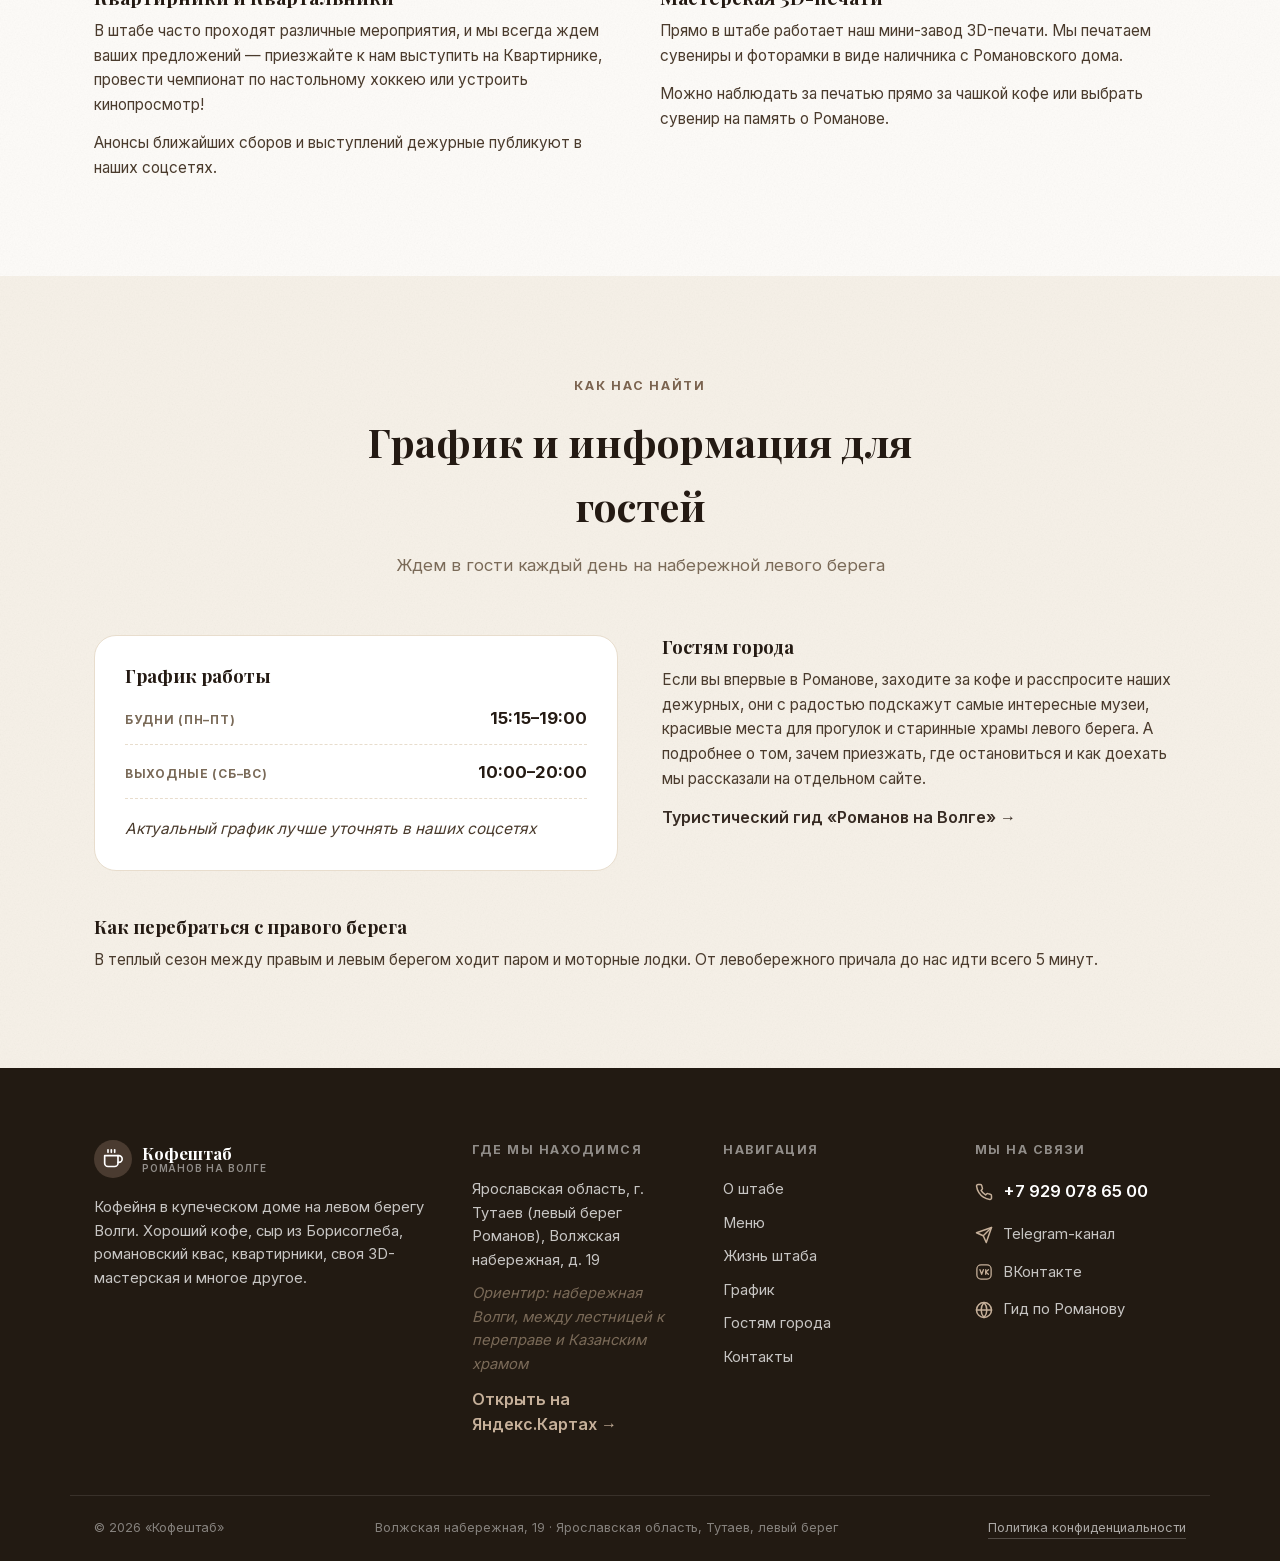
==== commit 3538d72a: "Fix the HTTPS downgrade and version the assets, after measuring Beget Beget runs nginx in front of A" ====
--- a/index.html
+++ b/index.html
@@ -35,7 +35,7 @@
 <meta name="twitter:description" content="Кофейня в купеческом доме на Волжской набережной, Романов (Тутаев, левый берег). Хороший кофе, местные продукты, книги, настолки и своя 3D-мастерская.">
 <meta name="twitter:image" content="https://coffeeshtob.ru/og-image.jpg">
 
-<link rel="stylesheet" href="style.css">
+<link rel="stylesheet" href="style.css?v=20260905">
 <!-- Structured data. Only facts that are actually on the page — no invented
      geo coordinates, no made-up price range. Opening hours mirror #schedule;
      change both together or the rich result will contradict the page. -->
@@ -492,7 +492,7 @@
   <svg viewBox="0 0 24 24" width="18" height="18" fill="none" stroke="currentColor" stroke-width="2" stroke-linecap="round" stroke-linejoin="round"><path d="M12 19V5M5 12l7-7 7 7"></path></svg>
 </button>
 
-<script src="render.js"></script>
-<script src="script.js"></script>
+<script src="render.js?v=20260905"></script>
+<script src="script.js?v=20260905"></script>
 </body>
 </html>
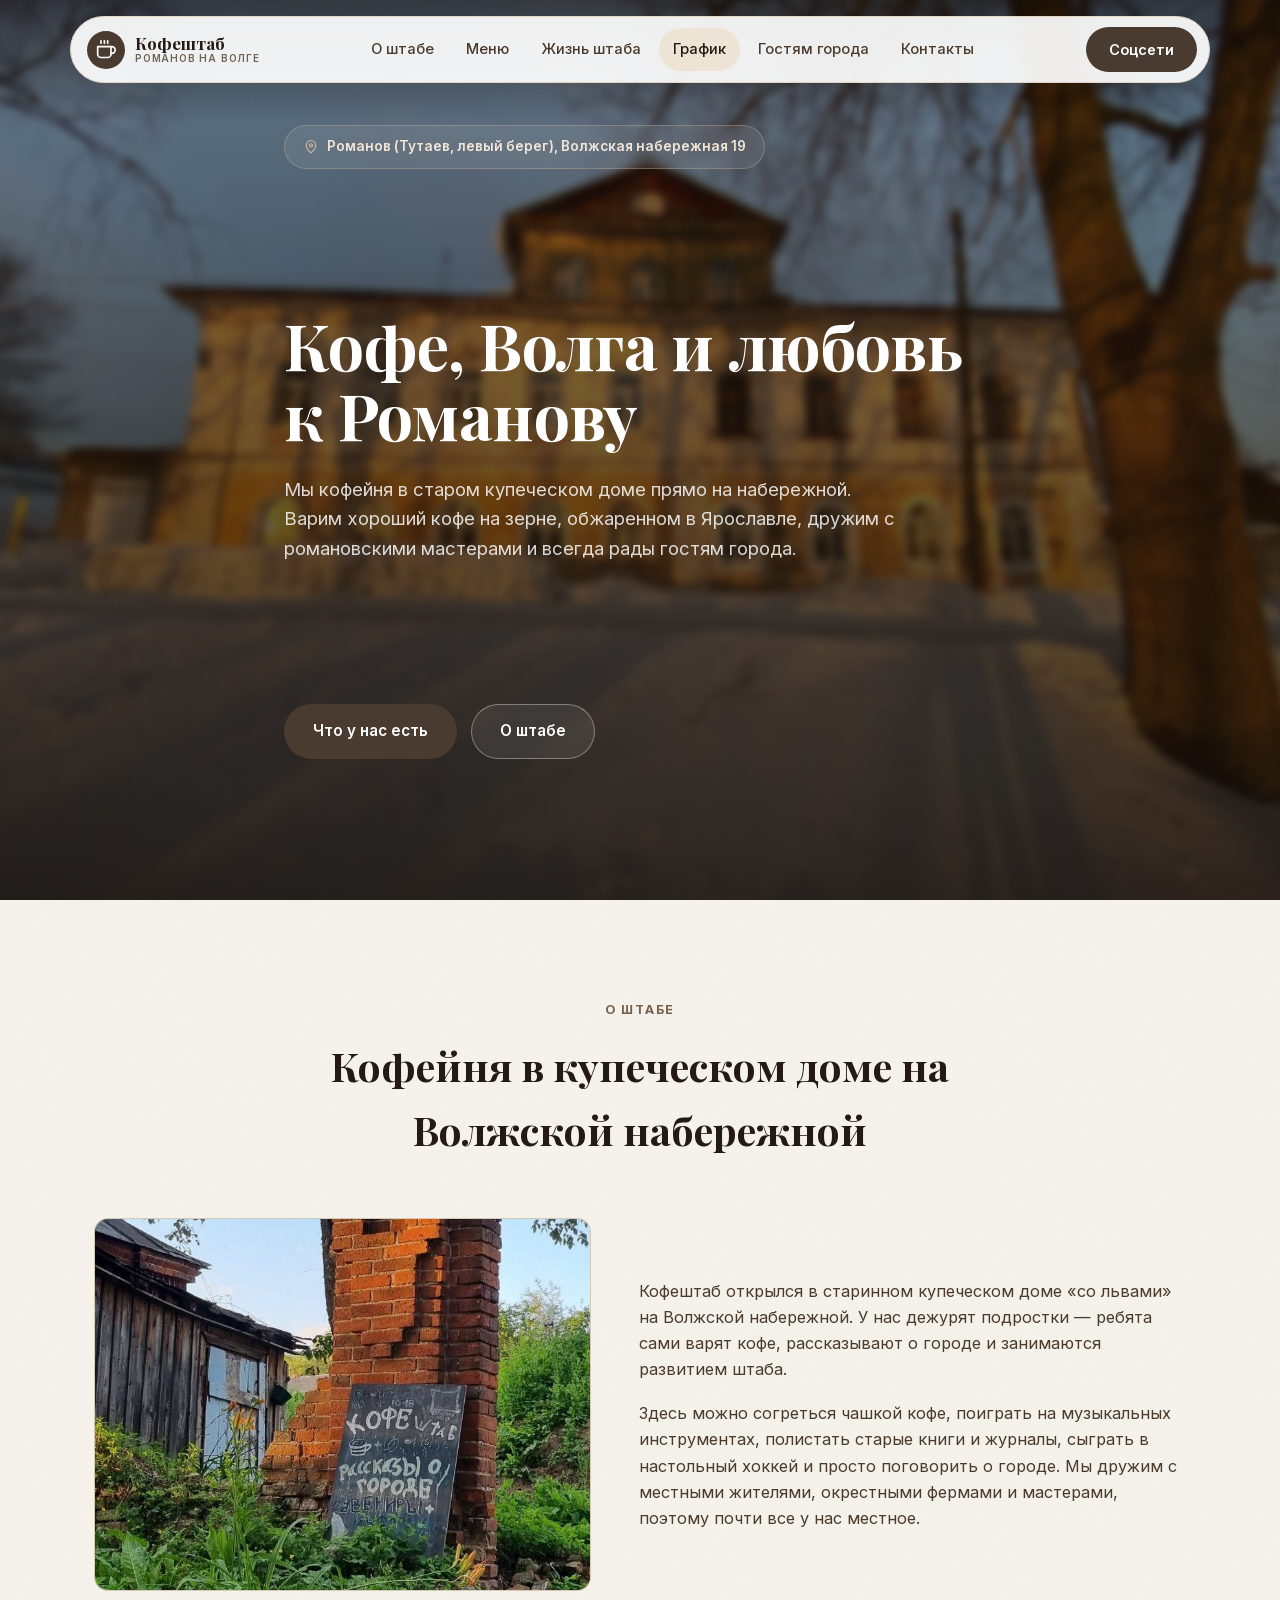
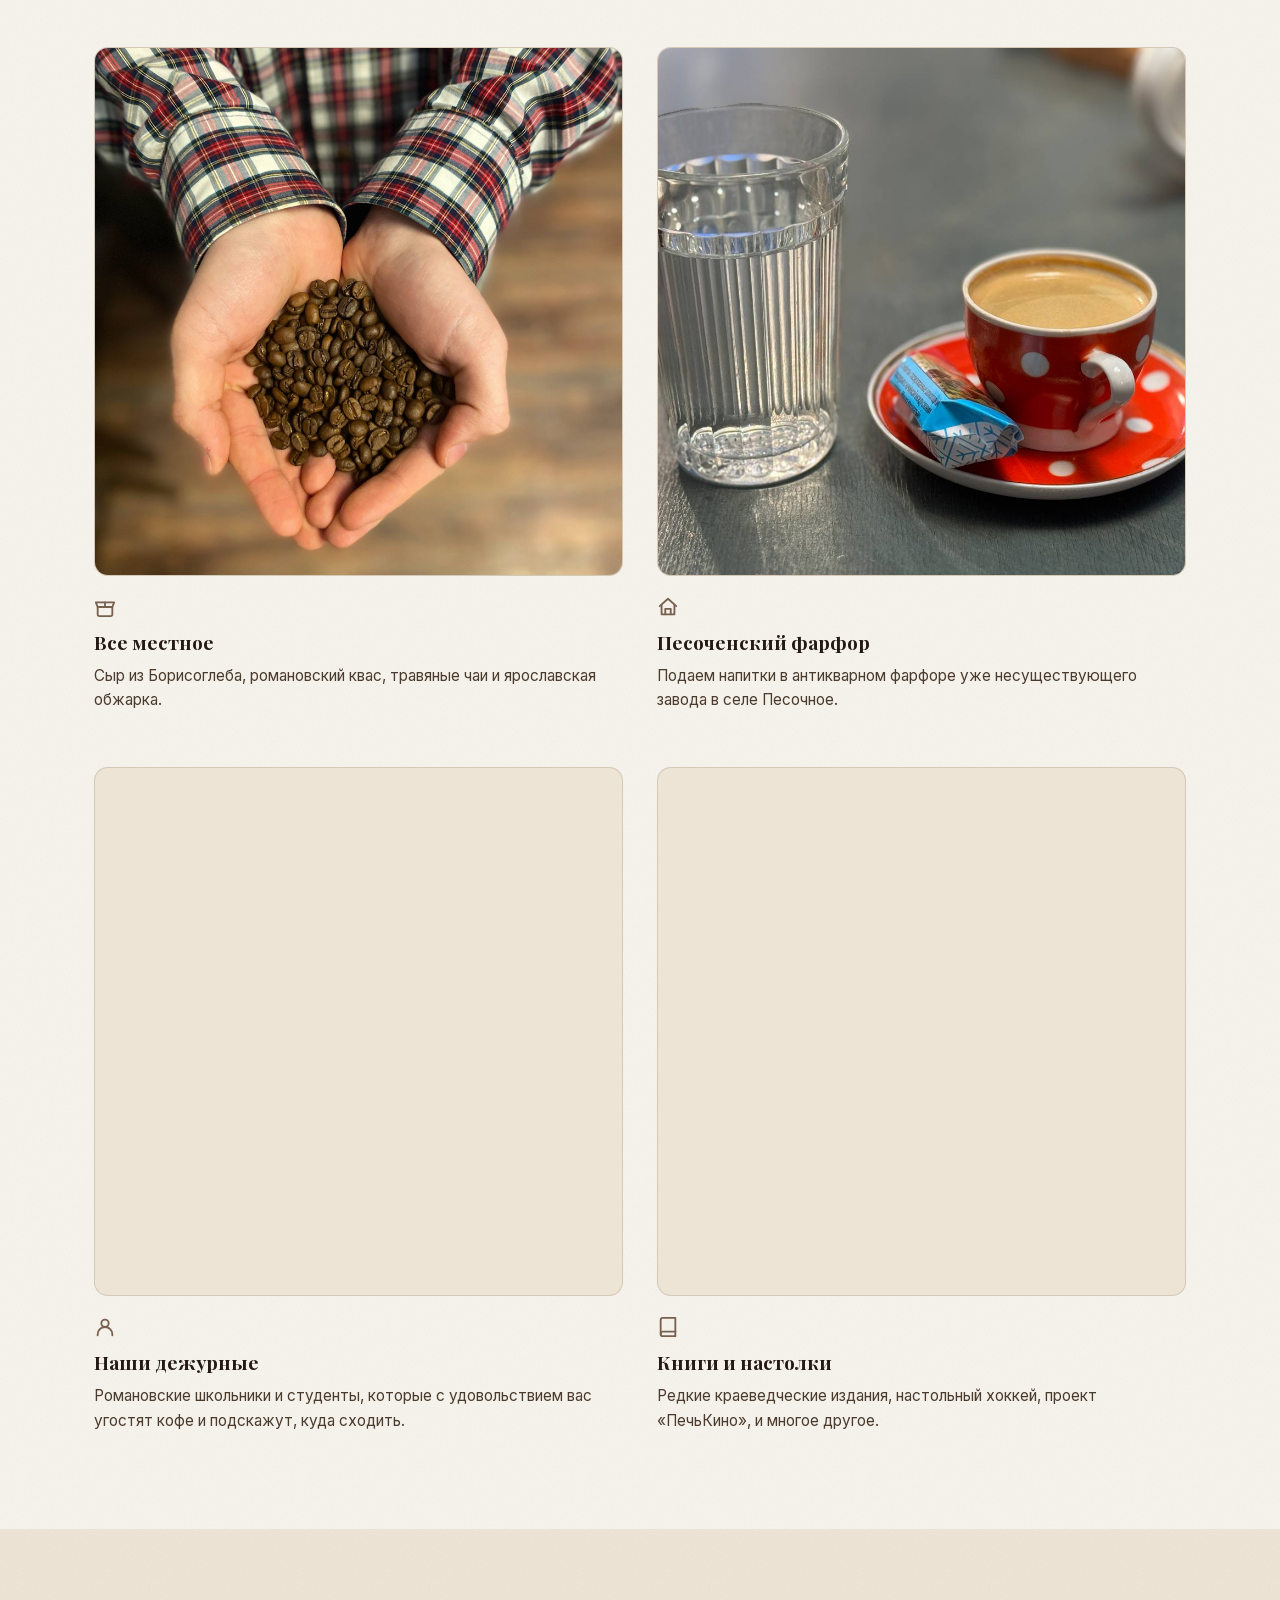
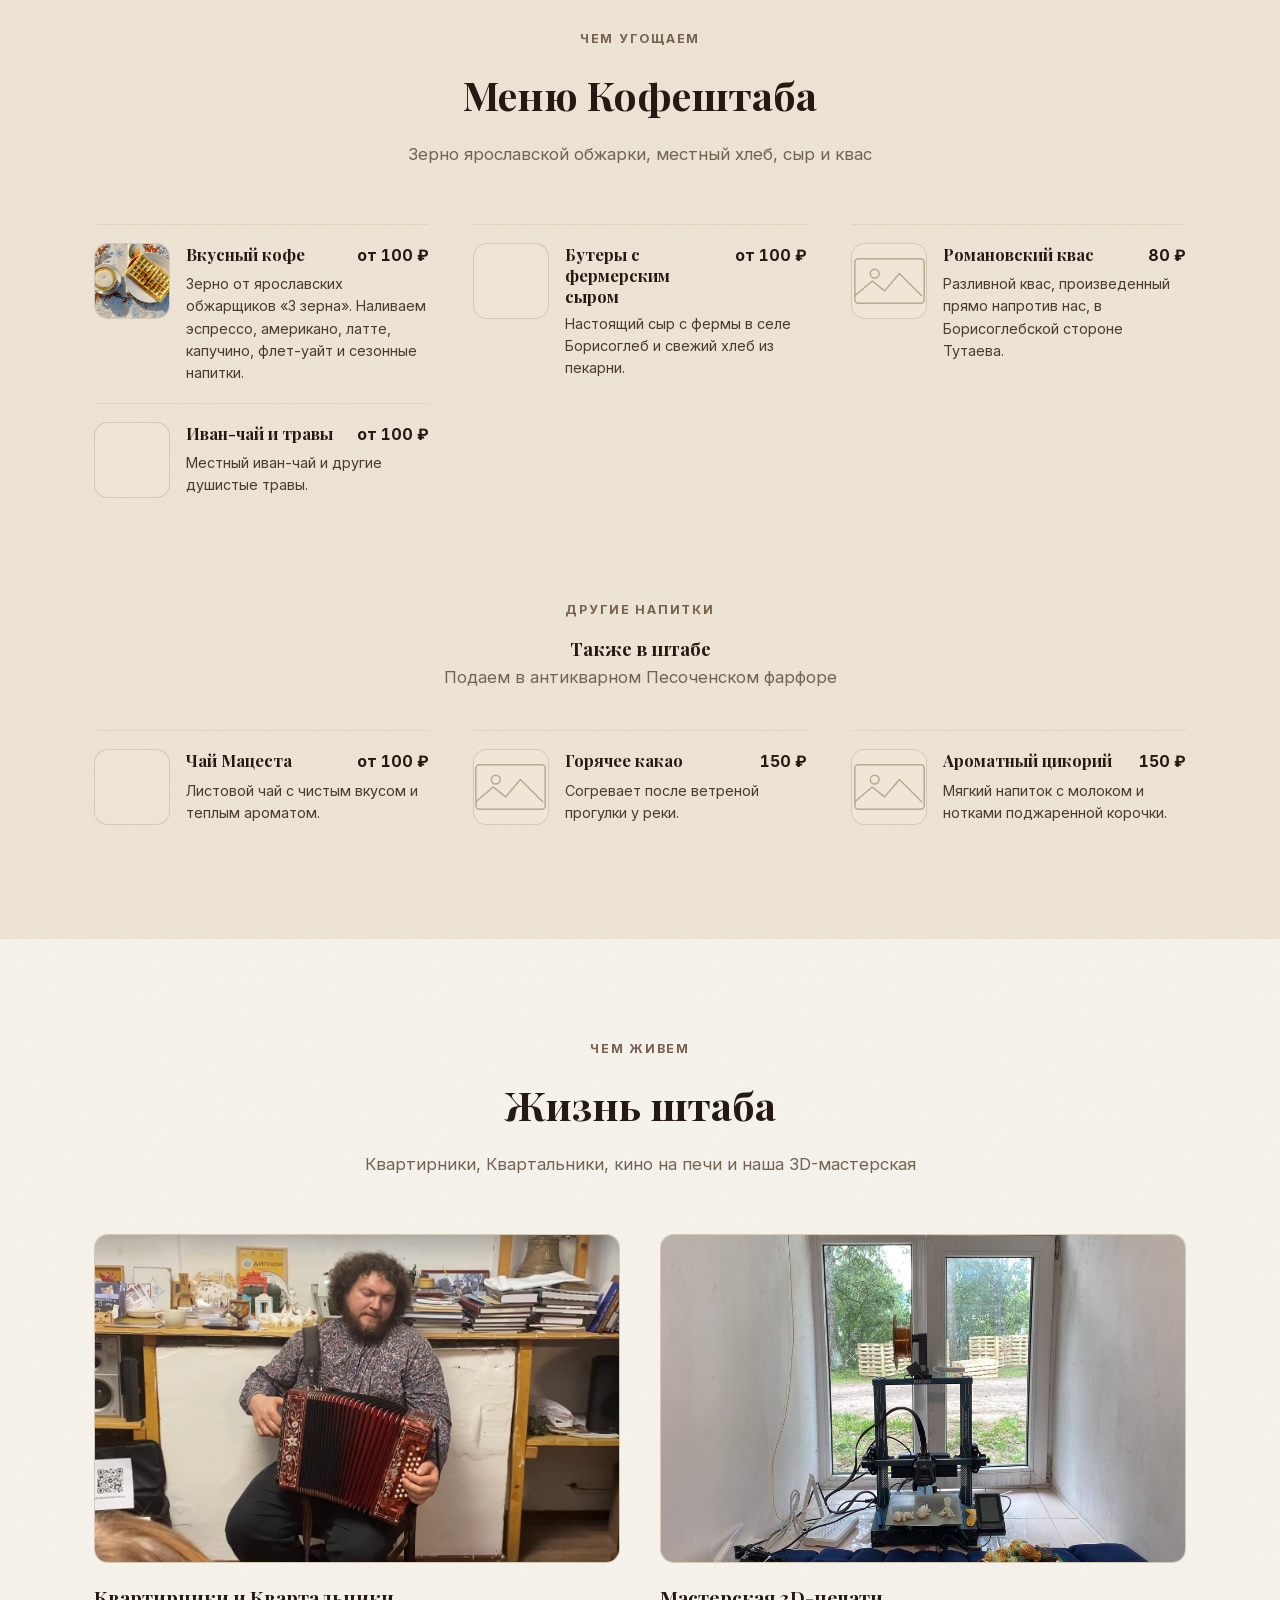
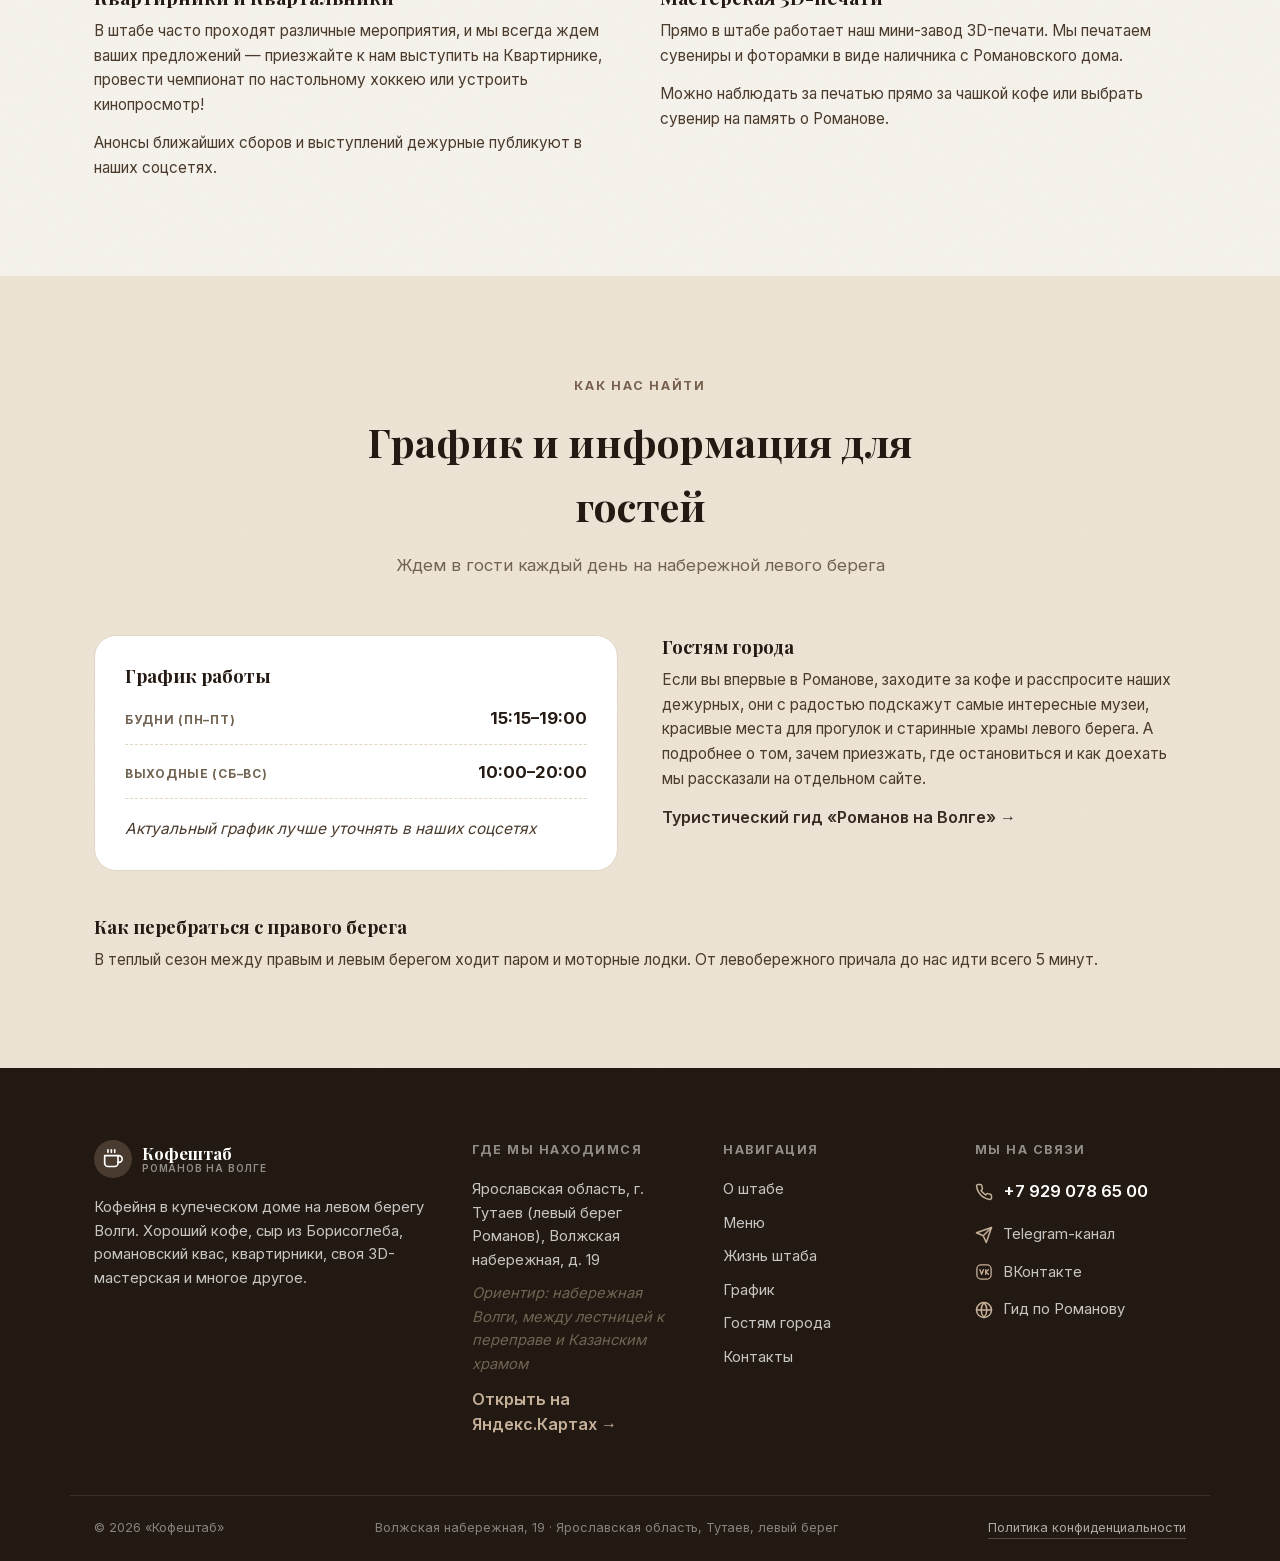
==== commit 8fca7421: "One header animation at every width, and a slightly darker page HEADER. Mobile drove an inline trans" ====
--- a/index.html
+++ b/index.html
@@ -5,7 +5,7 @@
 <meta name="viewport" content="width=device-width, initial-scale=1.0">
 <title>Кофештаб — кофейня в Тутаеве (Романов), Волжская набережная</title>
 <meta name="description" content="Кофейня в купеческом доме на Волжской набережной, Романов (Тутаев, левый берег). Хороший кофе, местные продукты, книги, настолки и своя 3D-мастерская.">
-<meta name="theme-color" content="#fdfbf8">
+<meta name="theme-color" content="#f7f3ec">
 
 <!-- All absolute URLs below point at the current production host. Change them
      together if the site moves to a custom domain — and register that domain's
--- a/style.css
+++ b/style.css
@@ -89,19 +89,19 @@
 :root {
   /* Near-white base, autumn/coffee accents. Token names kept from the original
      palette; --cream is now near-white rather than literally cream. */
-  --cream: #fdfbf8;      /* page background — near-white */
-  --cream-alt: #f6f0e7;  /* alternating sections — soft cream */
+  --cream: #f7f3ec;      /* page background — warm off-white */
+  --cream-alt: #ede4d5;  /* alternating sections — soft cream */
   --paper: #ffffff;      /* cards — true white, lifts off the page */
   --ink: #241a13;        /* espresso */
   --ink-soft: #4a3b2d;
-  --muted: #7a6a58;
-  --border: #e8ddcd;
+  --muted: #716352;      /* darkened with the backgrounds — see the note below */
+  --border: #e2d5c2;
   --accent: #4a3b30;      /* roasted coffee — primary. Deliberately low
                              saturation (~21%): the previous browns read as
                              orange because they were saturated at this
                              lightness, not because of the hue. */
   --accent-dark: #372b23; /* hover */
-  --accent-mid: #7b6450;  /* light brown — accents on light backgrounds
+  --accent-mid: #77614e;  /* light brown — accents on light backgrounds
                              (4.9:1 on --cream-alt, the tightest pairing) */
   --accent-light: #c6b09a;/* pale brown — the browns above are too dark to
                              read on --dark, so use this on dark surfaces
@@ -213,25 +213,32 @@
   top: 0;
   z-index: 100;
   padding: 16px 20px;
-  transition: transform 0.28s ease;
-}
-/* Slid away while scrolling down; script.js removes this on any upward scroll
-   and whenever the page is near the top. The extra 12px clears the pill's
-   drop shadow so no sliver stays visible. */
+  /* Short on purpose. The bar should be gone before the reader notices it
+     leaving and back before they wonder where it went; a slower slide makes it
+     linger while the page moves underneath, which is what the old scroll-linked
+     mobile version existed to avoid. Same duration at every width. */
+  transition: transform 0.2s cubic-bezier(0.4, 0, 0.2, 1);
+  /* Keeps the bar on its own compositor layer, which also stops in-app webviews
+     repainting it a frame late. */
+  will-change: transform;
+}
+/* Slid away while scrolling down; script.js removes the class on any upward
+   scroll and whenever the page is near the top.
+
+   The distance comes from --header-hide, measured off the element in script.js.
+   Written as -100% it resolves against the element's own box, and in some
+   in-app webviews — Telegram's among them — the sticky box and the visual
+   viewport disagree, leaving a sliver of the bar stranded on screen. The
+   fallback covers the case where JS never runs. */
 .site-header.is-hidden {
-  transform: translateY(calc(-100% - 12px));
-}
-/* Below 860px the header is moved by an inline transform driven straight from
-   the scroll position (see script.js), so it travels with the page rather than
-   animating on a timer. A transition here would fight every frame of that and
-   put the lag straight back, so there deliberately isn't one. will-change keeps
-   the bar on its own compositor layer, which also stops in-app webviews
-   repainting it a frame late as you scroll. */
-@media (max-width: 860px) {
-  .site-header {
-    transition: none;
-    will-change: transform;
-  }
+  transform: translateY(calc(-1 * var(--header-hide, 120px)));
+  /* Translating a sticky element off-screen is not the same as it being gone —
+     that same webview still paints the sliver — so it is also taken out of the
+     render once it has arrived. The 0.2s delay holds that until the slide
+     finishes; on the way back the base rule applies with no delay, so it
+     reappears the instant the class comes off. */
+  visibility: hidden;
+  transition: transform 0.2s cubic-bezier(0.4, 0, 0.2, 1), visibility 0s 0.2s;
 }
 .header-inner {
   position: relative; /* anchors .social-pop */
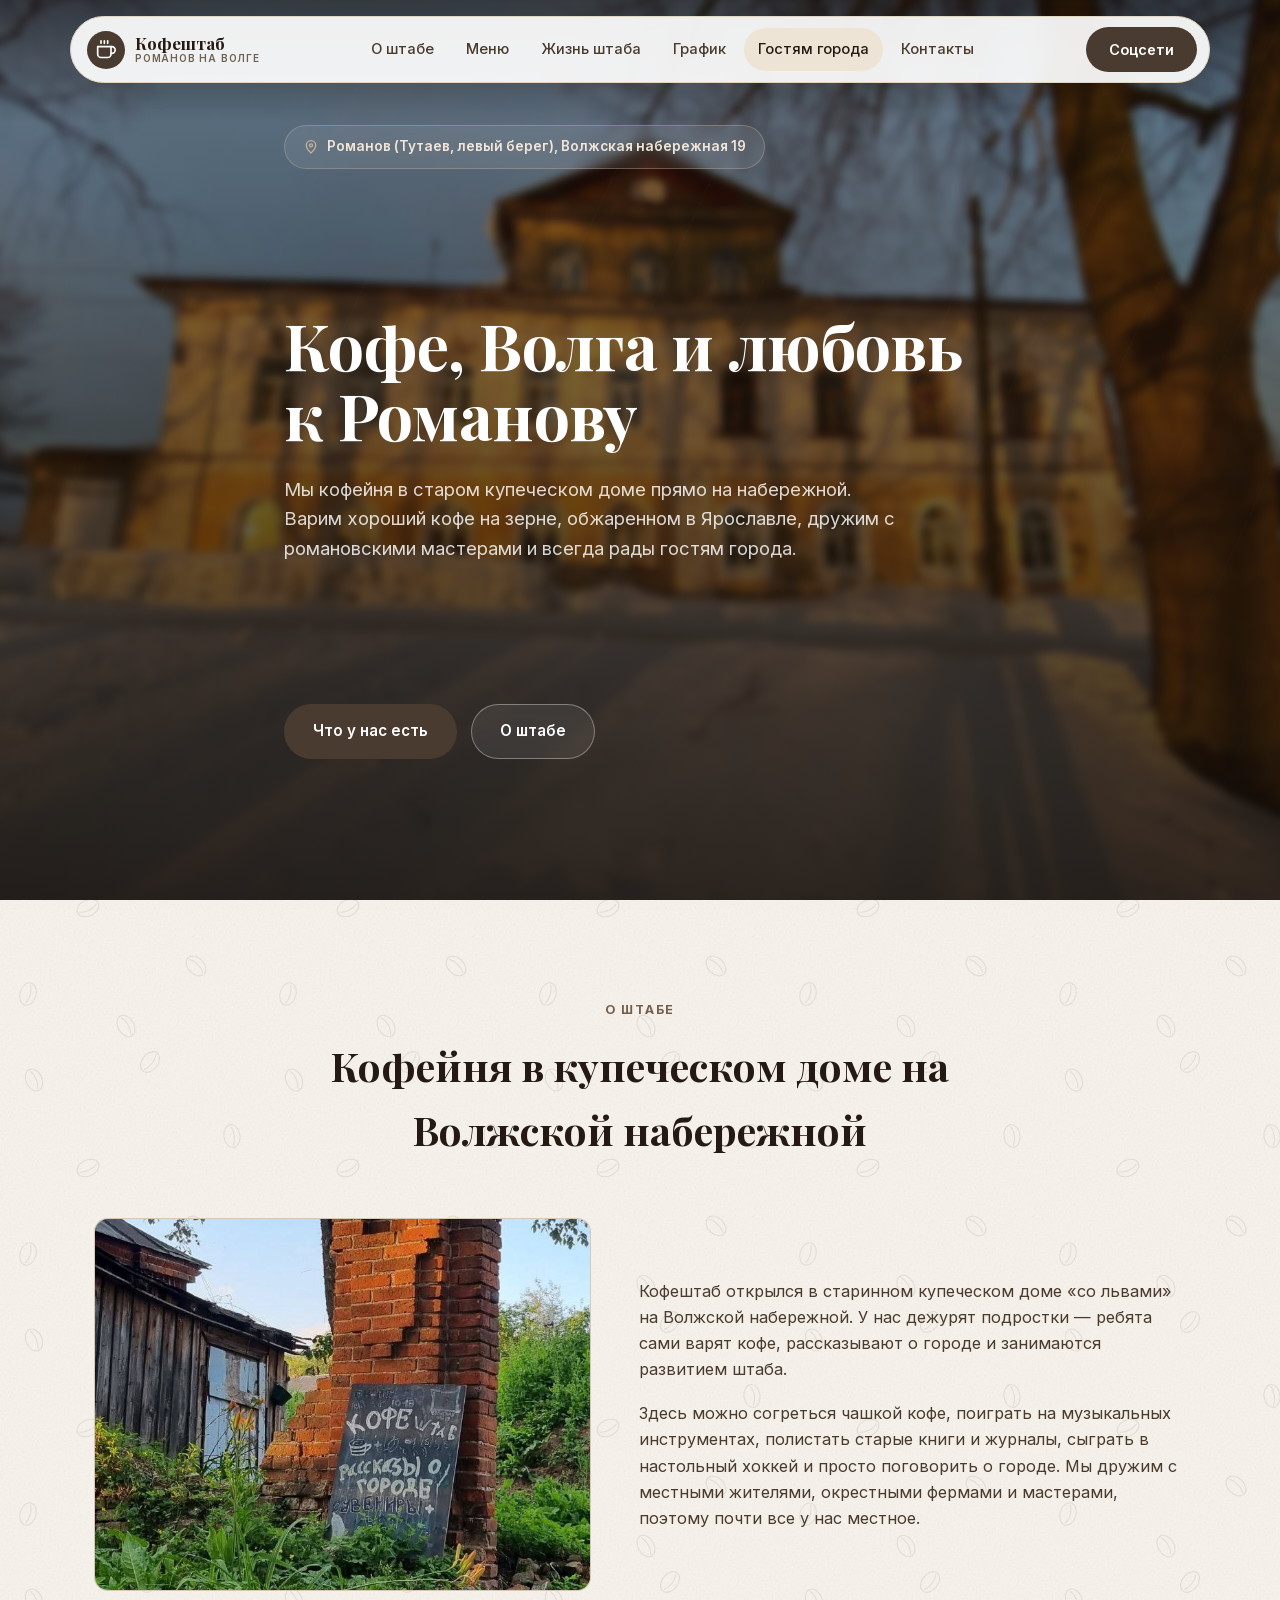
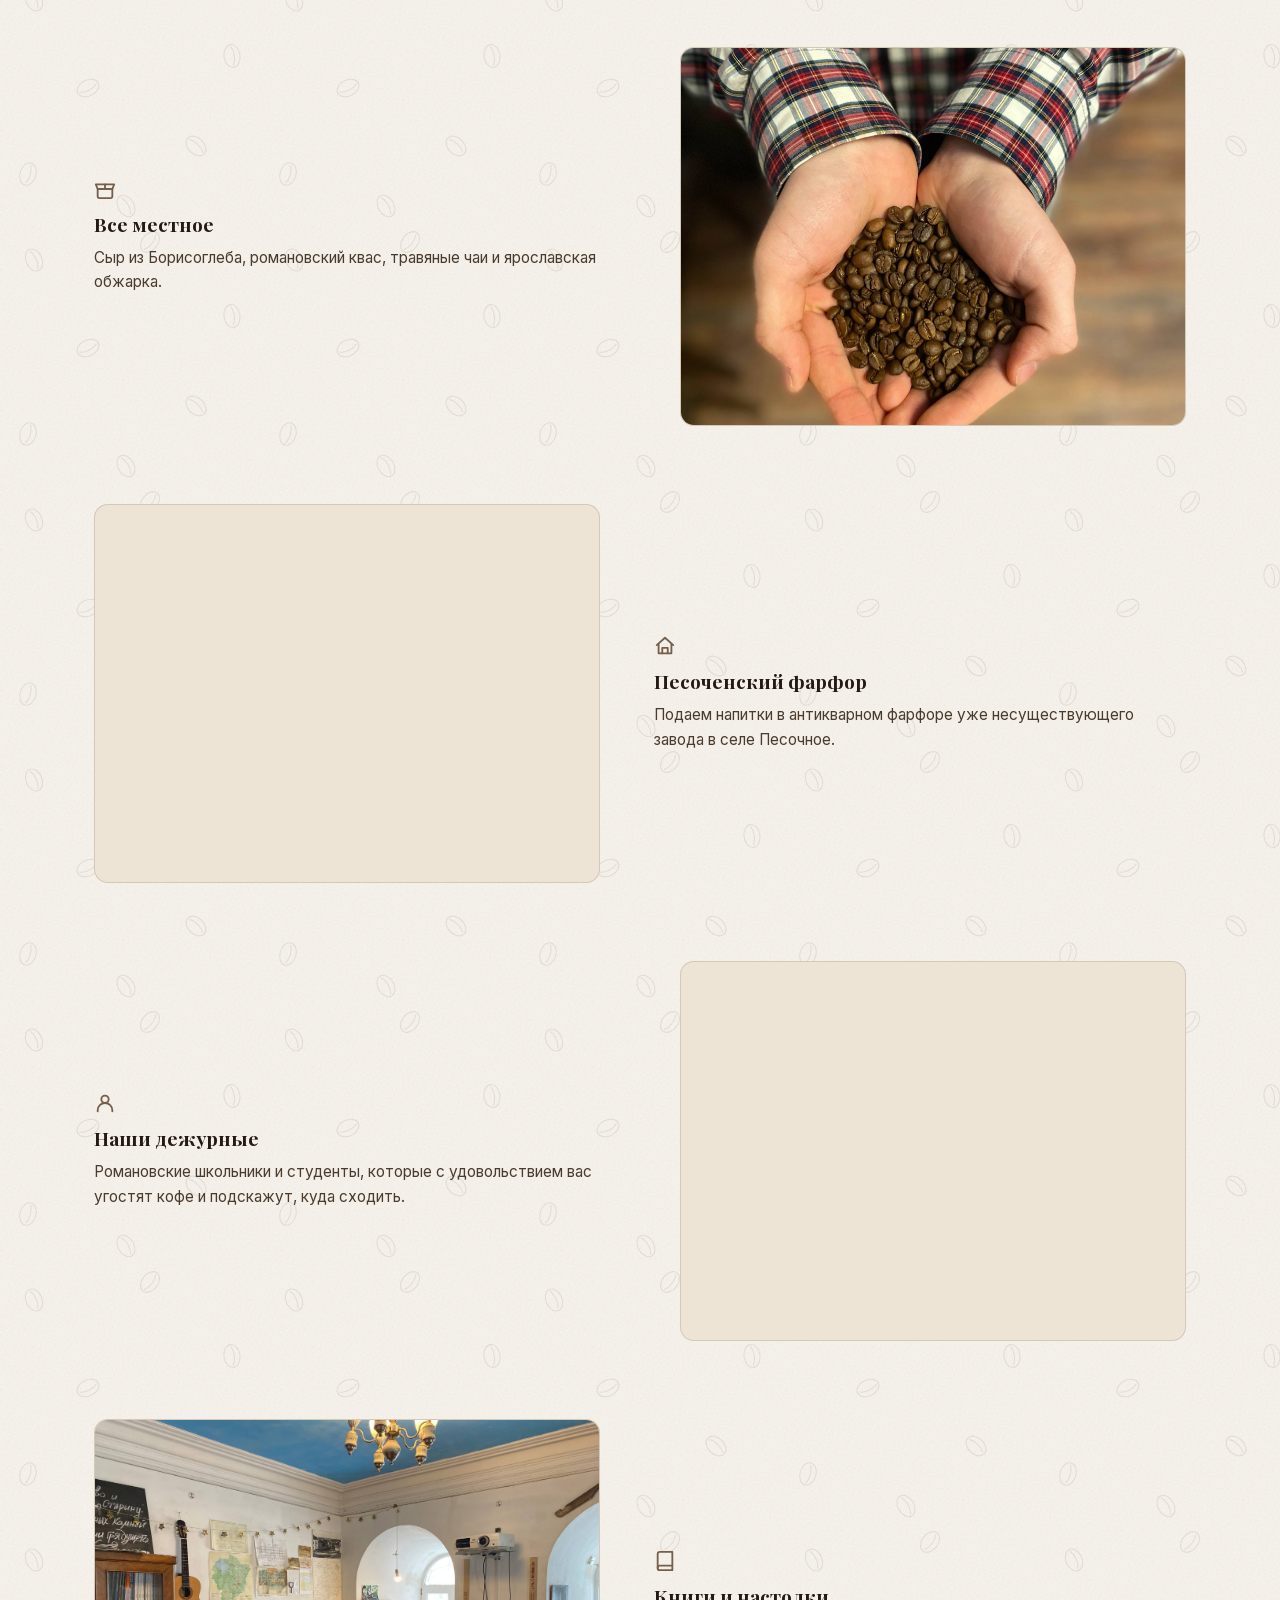
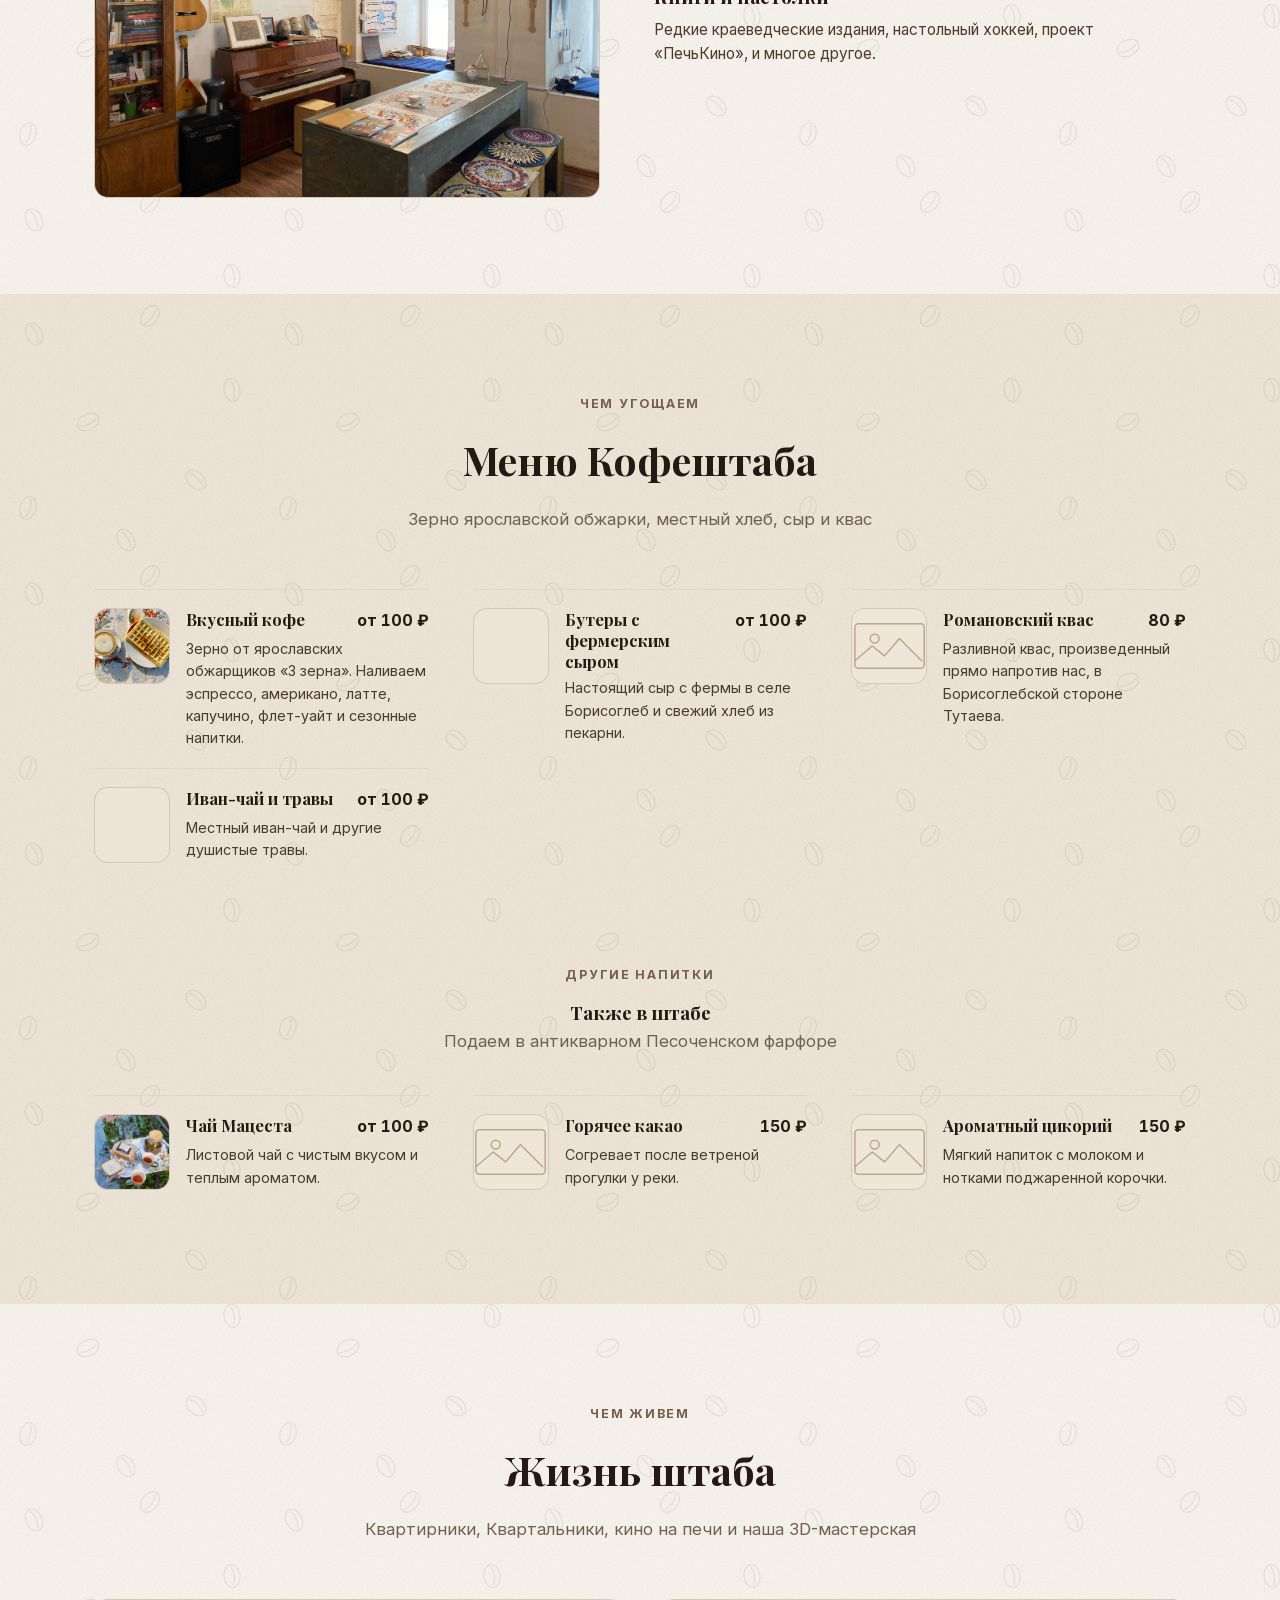
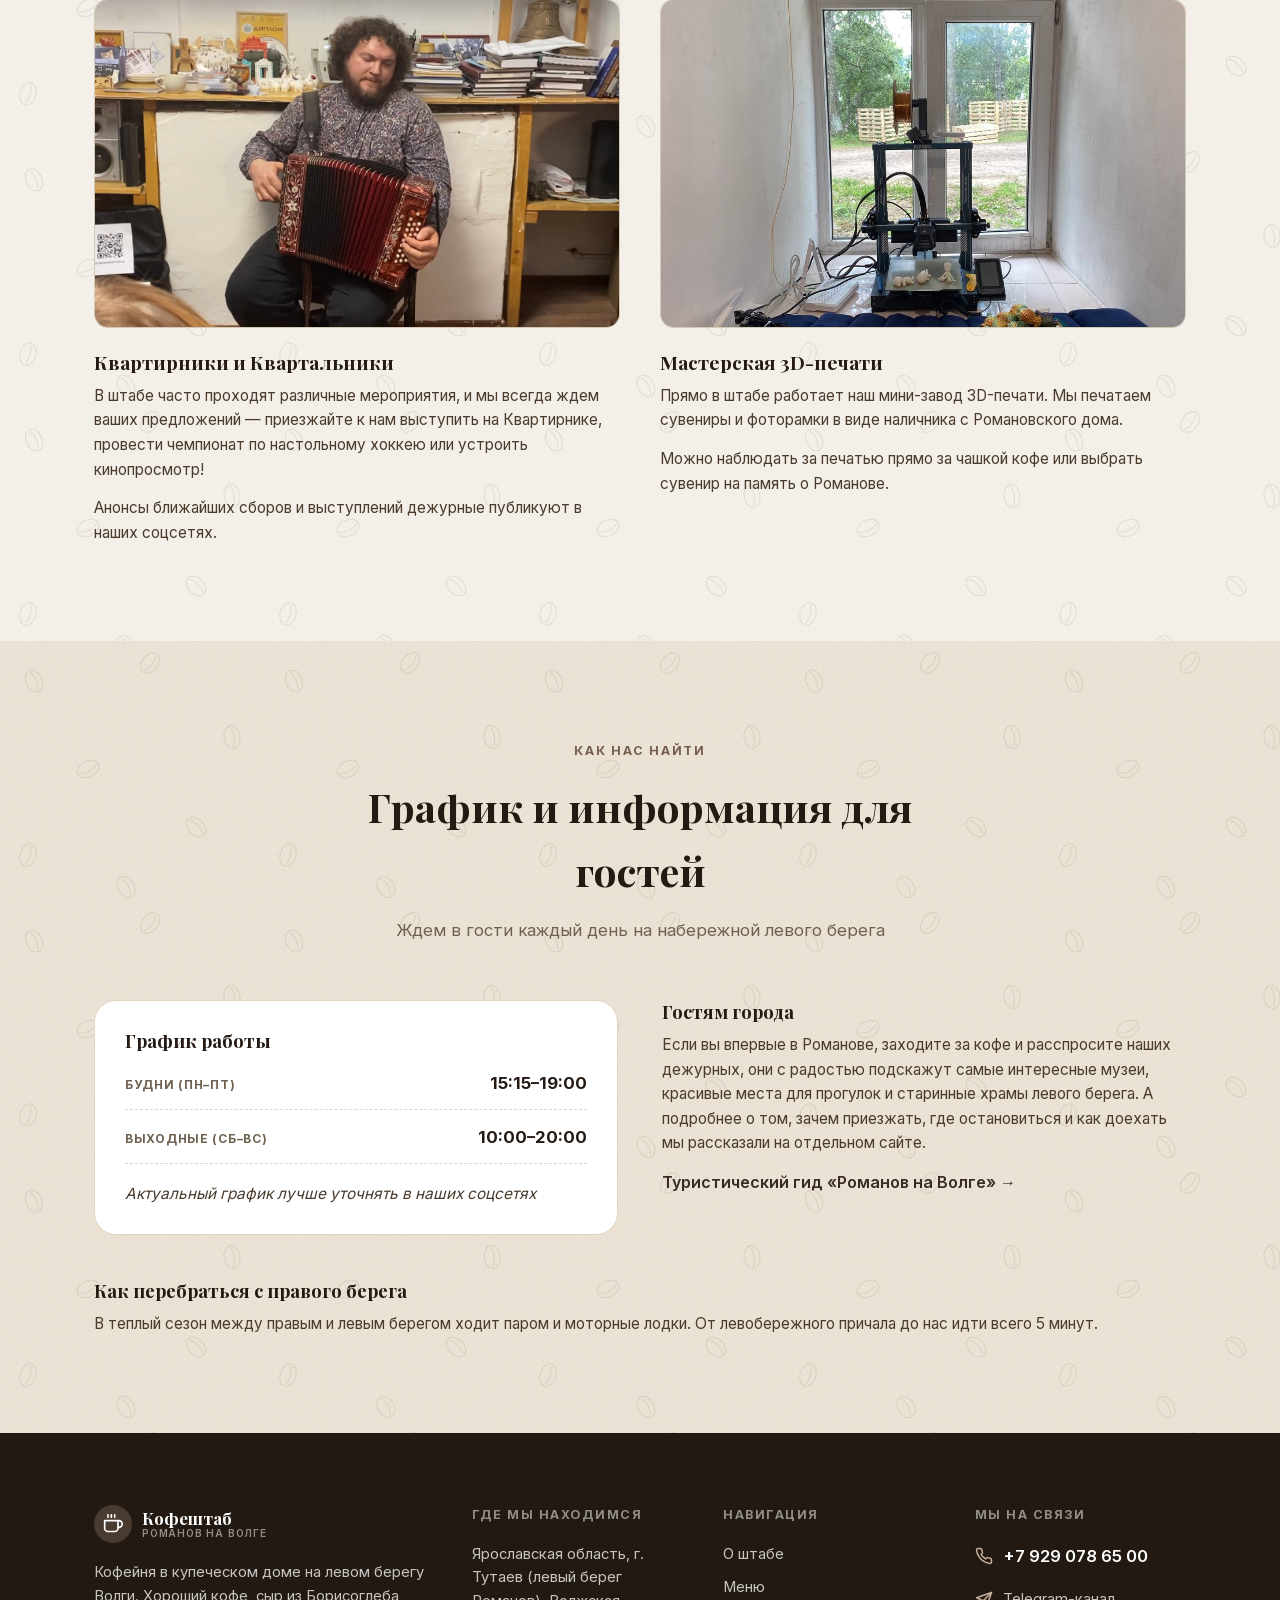
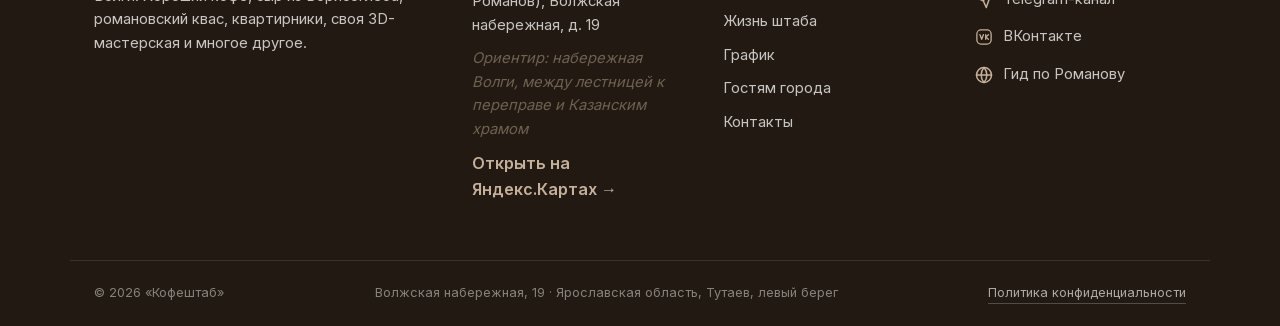
==== commit 7d945d17: "Coffee-bean texture, alternating About rows, and a hero that responds to scroll TEXTURE. Two backgro" ====
--- a/index.html
+++ b/index.html
@@ -176,7 +176,7 @@
 
       <div class="feature-grid" data-cms-list="features">
         <article class="feature-card">
-          <div class="img-frame img-frame--square">
+          <div class="img-frame img-frame--feature">
             <img data-cms-item="image" src="images/placeholder.svg" alt="Фото: местные продукты — сыр, квас, чай" loading="lazy" decoding="async">
           </div>
           <span class="feature-icon" aria-hidden="true">
@@ -187,7 +187,7 @@
         </article>
 
         <article class="feature-card">
-          <div class="img-frame img-frame--square">
+          <div class="img-frame img-frame--feature">
             <img data-cms-item="image" src="images/placeholder.svg" alt="Фото: антикварный песоченский фарфор" loading="lazy" decoding="async">
           </div>
           <span class="feature-icon" aria-hidden="true">
@@ -198,7 +198,7 @@
         </article>
 
         <article class="feature-card">
-          <div class="img-frame img-frame--square">
+          <div class="img-frame img-frame--feature">
             <img data-cms-item="image" src="images/placeholder.svg" alt="Фото: дежурные варят кофе" loading="lazy" decoding="async">
           </div>
           <span class="feature-icon" aria-hidden="true">
@@ -209,7 +209,7 @@
         </article>
 
         <article class="feature-card">
-          <div class="img-frame img-frame--square">
+          <div class="img-frame img-frame--feature">
             <img data-cms-item="image" src="images/placeholder.svg" alt="Фото: книги и настольный хоккей" loading="lazy" decoding="async">
           </div>
           <span class="feature-icon" aria-hidden="true">
--- a/style.css
+++ b/style.css
@@ -94,14 +94,14 @@
   --paper: #ffffff;      /* cards — true white, lifts off the page */
   --ink: #241a13;        /* espresso */
   --ink-soft: #4a3b2d;
-  --muted: #716352;      /* darkened with the backgrounds — see the note below */
+  --muted: #6f6150;      /* darkened for the backgrounds AND the texture — see below */
   --border: #e2d5c2;
   --accent: #4a3b30;      /* roasted coffee — primary. Deliberately low
                              saturation (~21%): the previous browns read as
                              orange because they were saturated at this
                              lightness, not because of the hue. */
   --accent-dark: #372b23; /* hover */
-  --accent-mid: #77614e;  /* light brown — accents on light backgrounds
+  --accent-mid: #755f4c;  /* light brown — accents on light backgrounds
                              (4.9:1 on --cream-alt, the tightest pairing) */
   --accent-light: #c6b09a;/* pale brown — the browns above are too dark to
                              read on --dark, so use this on dark surfaces
@@ -111,7 +111,28 @@
 
   /* Grain, ~7.5% alpha baked into the SVG. Used as an extra background
      layer (never an overlay) so it can't paint over cards. */
-  --grain: url("data:image/svg+xml,%3Csvg xmlns='http://www.w3.org/2000/svg' width='140' height='140'%3E%3Cfilter id='g'%3E%3CfeTurbulence type='fractalNoise' baseFrequency='0.65' numOctaves='4' stitchTiles='stitch'/%3E%3CfeColorMatrix type='saturate' values='0'/%3E%3C/filter%3E%3Crect width='140' height='140' filter='url(%23g)' opacity='0.075'/%3E%3C/svg%3E");
+  /* Two background LAYERS, never overlay elements — an overlay would need a
+     stacking position and could paint over the cards. Both are applied to
+     `body` and `.section-alt` only, so the white cards stay clean.
+
+     Alpha is baked into each SVG (stroke-opacity / rect opacity), not set in
+     CSS, so there is one place to adjust each. Order matters where they are
+     used: beans sit above the grain.
+
+     baseFrequency went 0.65 -> 0.5 to coarsen the noise — lower frequency means
+     larger speckle, which is what reads as "rough" rather than "dithered".
+
+     Both were dialled back from a first attempt that was too strong: the beans
+     sat at 13% on a 200px tile and read as wallpaper, with the repeat visible
+     as rows. 10% on a 260px tile is sparser and quieter. The grain went the
+     other way, 0.1 -> 0.13, because at 0.1 it was doing nothing at all. */
+  --grain: url("data:image/svg+xml,%3Csvg xmlns='http://www.w3.org/2000/svg' width='140' height='140'%3E%3Cfilter id='g'%3E%3CfeTurbulence type='fractalNoise' baseFrequency='0.5' numOctaves='4' stitchTiles='stitch'/%3E%3CfeColorMatrix type='saturate' values='0'/%3E%3C/filter%3E%3Crect width='140' height='140' filter='url(%23g)' opacity='0.13'/%3E%3C/svg%3E");
+  /* Seven coffee beans scattered across a 200px tile at irregular positions and
+     angles. Irregularity is the whole job: an evenly spaced motif reads as
+     wallpaper, and the repeat becomes obvious the moment you notice one. At
+     13% stroke opacity it is a texture you find rather than one that announces
+     itself. */
+  --beans: url("data:image/svg+xml,%3Csvg xmlns='http://www.w3.org/2000/svg' width='260' height='260'%3E%3Cg fill='none' stroke='%2343362c' stroke-opacity='0.1' stroke-width='1.1'%3E%3Cg transform='translate(34 40) rotate(-24)'%3E%3Cellipse rx='8' ry='11.5'/%3E%3Cpath d='M0 -9.5C3.2 -4.5 3.2 4.5 0 9.5'/%3E%3C/g%3E%3Cg transform='translate(150 22) rotate(38)'%3E%3Cellipse rx='8' ry='11.5'/%3E%3Cpath d='M0 -9.5C3.2 -4.5 3.2 4.5 0 9.5'/%3E%3C/g%3E%3Cg transform='translate(232 96) rotate(-8)'%3E%3Cellipse rx='8' ry='11.5'/%3E%3Cpath d='M0 -9.5C3.2 -4.5 3.2 4.5 0 9.5'/%3E%3C/g%3E%3Cg transform='translate(88 128) rotate(64)'%3E%3Cellipse rx='8' ry='11.5'/%3E%3Cpath d='M0 -9.5C3.2 -4.5 3.2 4.5 0 9.5'/%3E%3C/g%3E%3Cg transform='translate(196 186) rotate(-46)'%3E%3Cellipse rx='8' ry='11.5'/%3E%3Cpath d='M0 -9.5C3.2 -4.5 3.2 4.5 0 9.5'/%3E%3C/g%3E%3Cg transform='translate(28 214) rotate(16)'%3E%3Cellipse rx='8' ry='11.5'/%3E%3Cpath d='M0 -9.5C3.2 -4.5 3.2 4.5 0 9.5'/%3E%3C/g%3E%3Cg transform='translate(126 246) rotate(-30)'%3E%3Cellipse rx='8' ry='11.5'/%3E%3Cpath d='M0 -9.5C3.2 -4.5 3.2 4.5 0 9.5'/%3E%3C/g%3E%3C/g%3E%3C/svg%3E");
 
   --font-serif: "Playfair Display", Georgia, "Times New Roman", serif;
   --font-sans: "Inter", -apple-system, BlinkMacSystemFont, "Segoe UI", sans-serif;
@@ -146,7 +167,7 @@
 body {
   margin: 0;
   background-color: var(--cream);
-  background-image: var(--grain);
+  background-image: var(--beans), var(--grain);
   color: var(--ink);
   font-family: var(--font-sans);
   line-height: 1.6;
@@ -552,11 +573,22 @@
    condition is "the hero is taller than its content", which is now every width.
    Leaving the 641–860px band out made tablets the one place where the buttons
    sat tucked under the lead with 300px of empty photo beneath them. */
+/* The copy lifts and fades as the hero leaves. --hero-progress runs 0 -> 1 over
+   the hero's own height and is set by script.js; with JS off, or under reduced
+   motion, it stays 0 and nothing moves.
+
+   The fade DOES NOT START AT ZERO, and that matters more than the rate. A plain
+   `1 - p * 1.6` left the headline at 52% opacity after only 30% of the hero had
+   scrolled — measured — which reads as the text bailing out while it is still
+   plainly in view. Holding full opacity for the first 18% and finishing by ~71%
+   keeps it legible while it is on screen and gone by the time it leaves. */
 .hero-inner {
   flex: 1;
   display: flex;
   flex-direction: column;
   margin: 0 auto; /* height now fills, so no vertical auto-centring */
+  opacity: calc(1 - max(0, var(--hero-progress, 0) - 0.18) * 1.9);
+  transform: translateY(calc(var(--hero-progress, 0) * -36px));
 }
 .hero-inner h1 { margin-top: auto; }
 .hero-inner .hero-lead { margin-bottom: 0; }
@@ -572,7 +604,7 @@
 }
 .section-alt {
   background-color: var(--cream-alt);
-  background-image: var(--grain);
+  background-image: var(--beans), var(--grain);
 }
 
 .section-head {
@@ -627,7 +659,12 @@
   object-fit: cover;
   display: block;
 }
-.img-frame--square { aspect-ratio: 1 / 1; margin-bottom: 20px; }
+/* Was --square at 1:1, when these sat two-across as small thumbnails. As a
+   half-width row beside a short paragraph a square is far too tall and leaves
+   the text stranded in white space, so the frame is 4:3 and the name says what
+   it is for rather than what shape it happens to be. The Grav template crops
+   the source to match (1000x750). */
+.img-frame--feature { aspect-ratio: 4 / 3; margin-bottom: 20px; }
 .img-frame--about { aspect-ratio: 4 / 3; }
 .img-frame--wide { aspect-ratio: 16 / 10; margin-bottom: 22px; }
 
@@ -643,7 +680,15 @@
      full-bleed image shows as a pale halo along the hero's borders. Scaling up
      slightly pushes that feathered edge out of frame. */
   filter: blur(4px);
-  transform: scale(1.06);
+  /* Drifts down a little more slowly than the page as the hero scrolls away —
+     see --hero-progress on .hero-inner below.
+
+     The scale went 1.06 -> 1.12 BECAUSE of that drift, not for its own sake.
+     blur() feathers the element's own edges and the scale exists to push that
+     feathered edge out of frame; once the image also travels 42px, 6% overhang
+     is no longer enough to keep the top edge covered. The image is upscaled
+     either way and already blurred, so the extra costs nothing visible. */
+  transform: scale(1.12) translateY(calc(var(--hero-progress, 0) * 42px));
 }
 
 /* ===== Grids / entries =====
@@ -658,11 +703,20 @@
    Without card padding the grids need their own air, so the gaps below are
    deliberately large — that whitespace IS the separation now. Reducing it
    brings back the crowded look the boxes were compensating for. */
+/* Feature entries are full-width ROWS that alternate side to side, not a
+   two-across grid. The section reads as one continuous zig-zag: the About block
+   above is photo-left / text-right, so the first feature card — the beans in
+   cupped hands — is photo-RIGHT / text-left, and it alternates from there.
+
+   Single column here is the base, which is also the whole of the mobile
+   layout: photo above text, exactly as before. The two-column row and the
+   alternation live in the ≥961px block near the bottom of this file, matched to
+   the width at which .about-grid also goes two-column, so the section is never
+   half zig-zag and half stacked. */
 .feature-grid {
   display: grid;
-  grid-template-columns: repeat(2, 1fr);
-  column-gap: 34px;
-  row-gap: 54px;
+  grid-template-columns: 1fr;
+  row-gap: 64px;
 }
 .feature-card h3, .life-card h3, .info-card h3 {
   font-size: 1.2rem;
@@ -1021,7 +1075,6 @@
 /* ===== Responsive ===== */
 @media (max-width: 960px) {
   .about-grid { grid-template-columns: 1fr; gap: 28px; }
-  .feature-grid { grid-template-columns: 1fr 1fr; }
   /* .info-grid is already 1fr 1fr at every width — see its base rule. */
   .footer-grid { grid-template-columns: 1fr 1fr; }
 }
@@ -1105,7 +1158,9 @@
   .footer-grid {
     grid-template-columns: 1fr;
   }
-  .img-frame--square { max-width: 240px; margin-left: auto; margin-right: auto; }
+  /* The old 240px cap existed because a full-width 1:1 square was enormous on a
+     phone. At 4:3 it is a normal photo, the same shape as the Жизнь штаба cards
+     above it, so it runs full width like they do. */
   .subsection { margin-top: 56px; }
   .hero-actions { flex-direction: column; align-items: stretch; }
   .hero-actions .btn { width: 100%; }
@@ -1146,3 +1201,52 @@
   .reveal { opacity: 1; transform: none; }
   .btn:hover, .to-top:hover { transform: none; }
 }
+
+/* ===== About: alternating photo / text rows (desktop) ===== */
+/* 961px is not arbitrary — it is where .about-grid becomes two columns. Below
+   it every entry stacks, photo above text, and the alternation simply does not
+   apply.
+
+   No wrapper element was added around the icon/heading/paragraph. The card is a
+   five-row grid instead: the photo spans all five, and the three text pieces sit
+   in rows 2-4 with flexible 1fr rows above and below, which is what centres the
+   text block against the photo whatever its length. A wrapper would have meant
+   editing both the static markup and the Twig template for a purely visual
+   change. */
+@media (min-width: 961px) {
+  .feature-grid { row-gap: 78px; }
+
+  .feature-card {
+    display: grid;
+    grid-template-rows: 1fr auto auto auto 1fr;
+    column-gap: 54px;
+  }
+
+  /* The photo column is slightly narrower than the text column: a photo that
+     matches the text width makes the row read as two equal blocks rather than
+     an image with something to say about it.
+
+     The ratio has to FLIP with the alternation, not sit on a fixed column.
+     Written once as `0.95fr 1fr` the narrow column stayed on the left, so the
+     photo came out 506px on even rows and 532px on odd ones — measured — and
+     the photos changed size down the page as they changed sides. */
+  .feature-card:nth-child(odd)  { grid-template-columns: 1fr 0.95fr; }
+  .feature-card:nth-child(even) { grid-template-columns: 0.95fr 1fr; }
+
+  .feature-card .img-frame {
+    grid-row: 1 / -1;
+    align-self: center;
+    margin-bottom: 0;
+  }
+  .feature-card .feature-icon { grid-row: 2; align-self: end; }
+  .feature-card h3 { grid-row: 3; }
+  .feature-card p  { grid-row: 4; align-self: start; }
+
+  /* Odd cards put the photo on the right, even cards on the left. Everything
+     that is not the photo takes the other column — written as :not() so adding
+     a fourth element to a card needs no new rule here. */
+  .feature-card:nth-child(odd) .img-frame { grid-column: 2; }
+  .feature-card:nth-child(odd) > :not(.img-frame) { grid-column: 1; }
+  .feature-card:nth-child(even) .img-frame { grid-column: 1; }
+  .feature-card:nth-child(even) > :not(.img-frame) { grid-column: 2; }
+}
